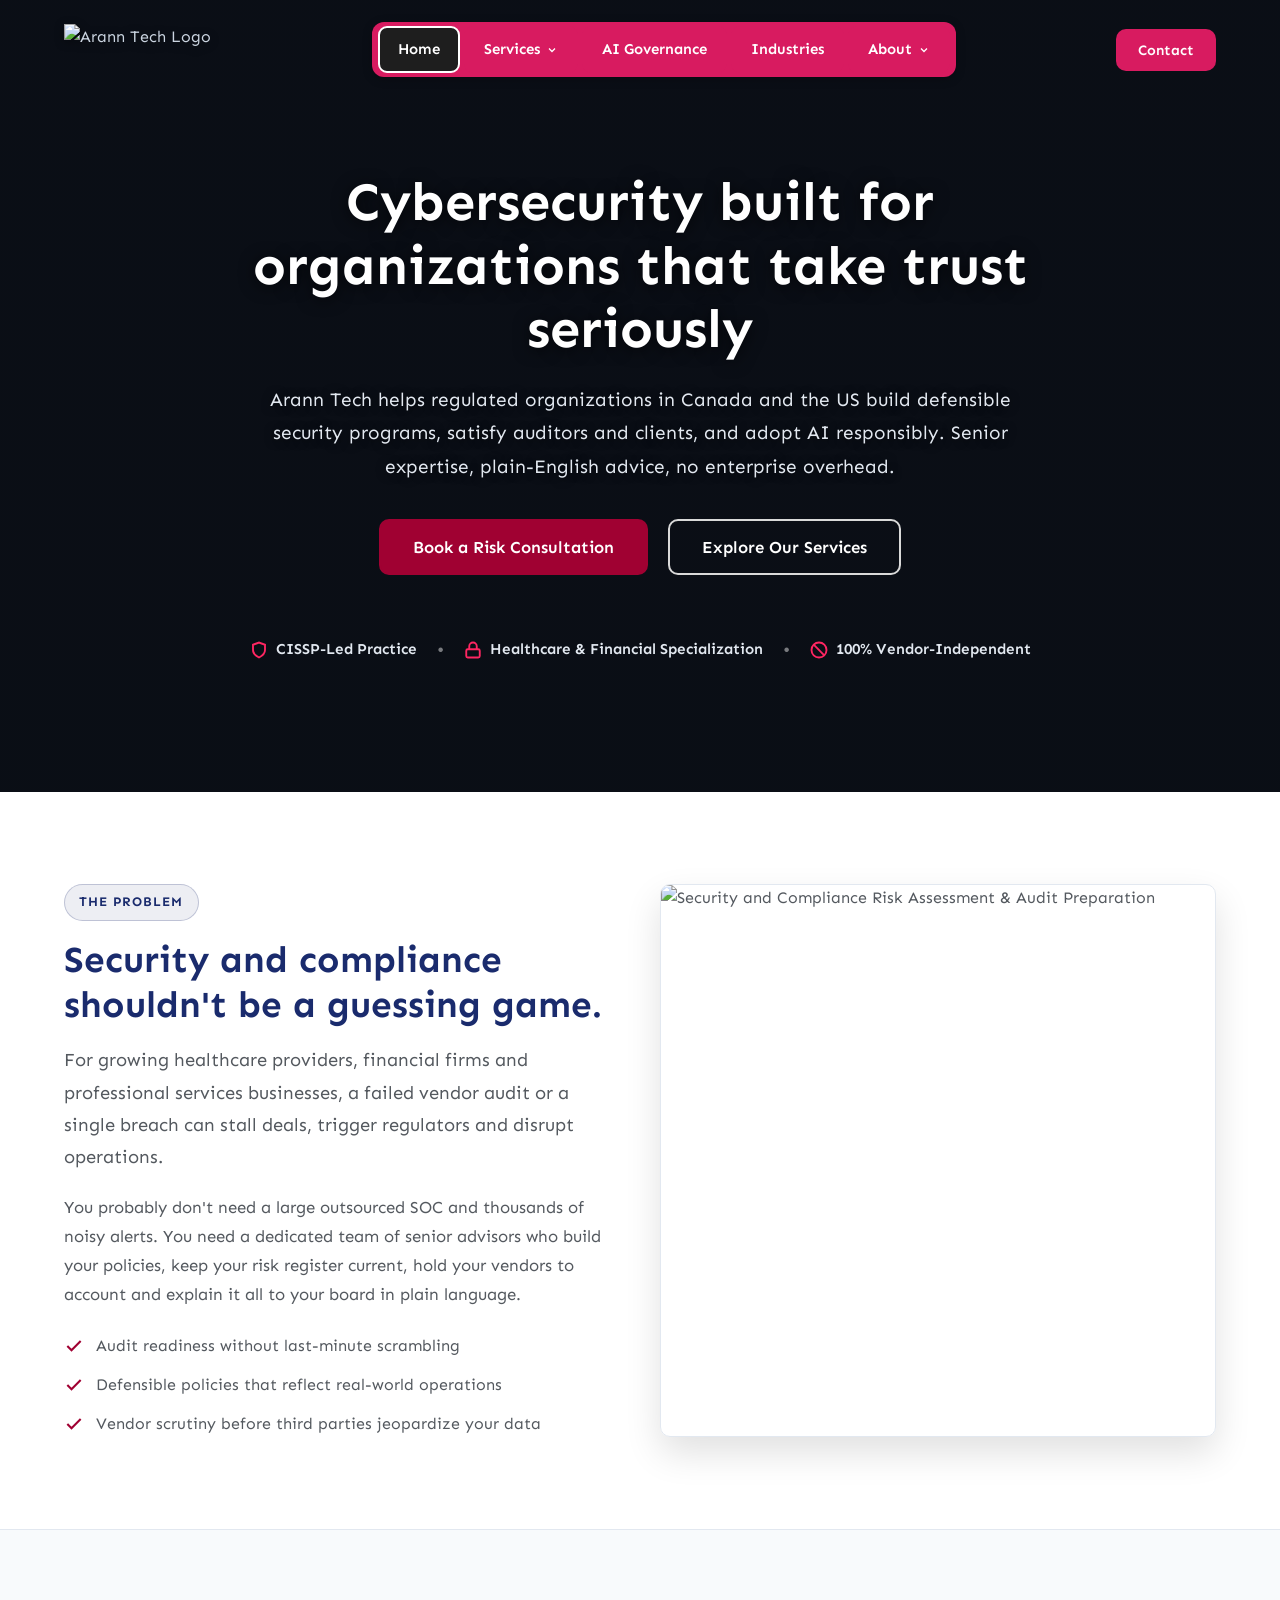
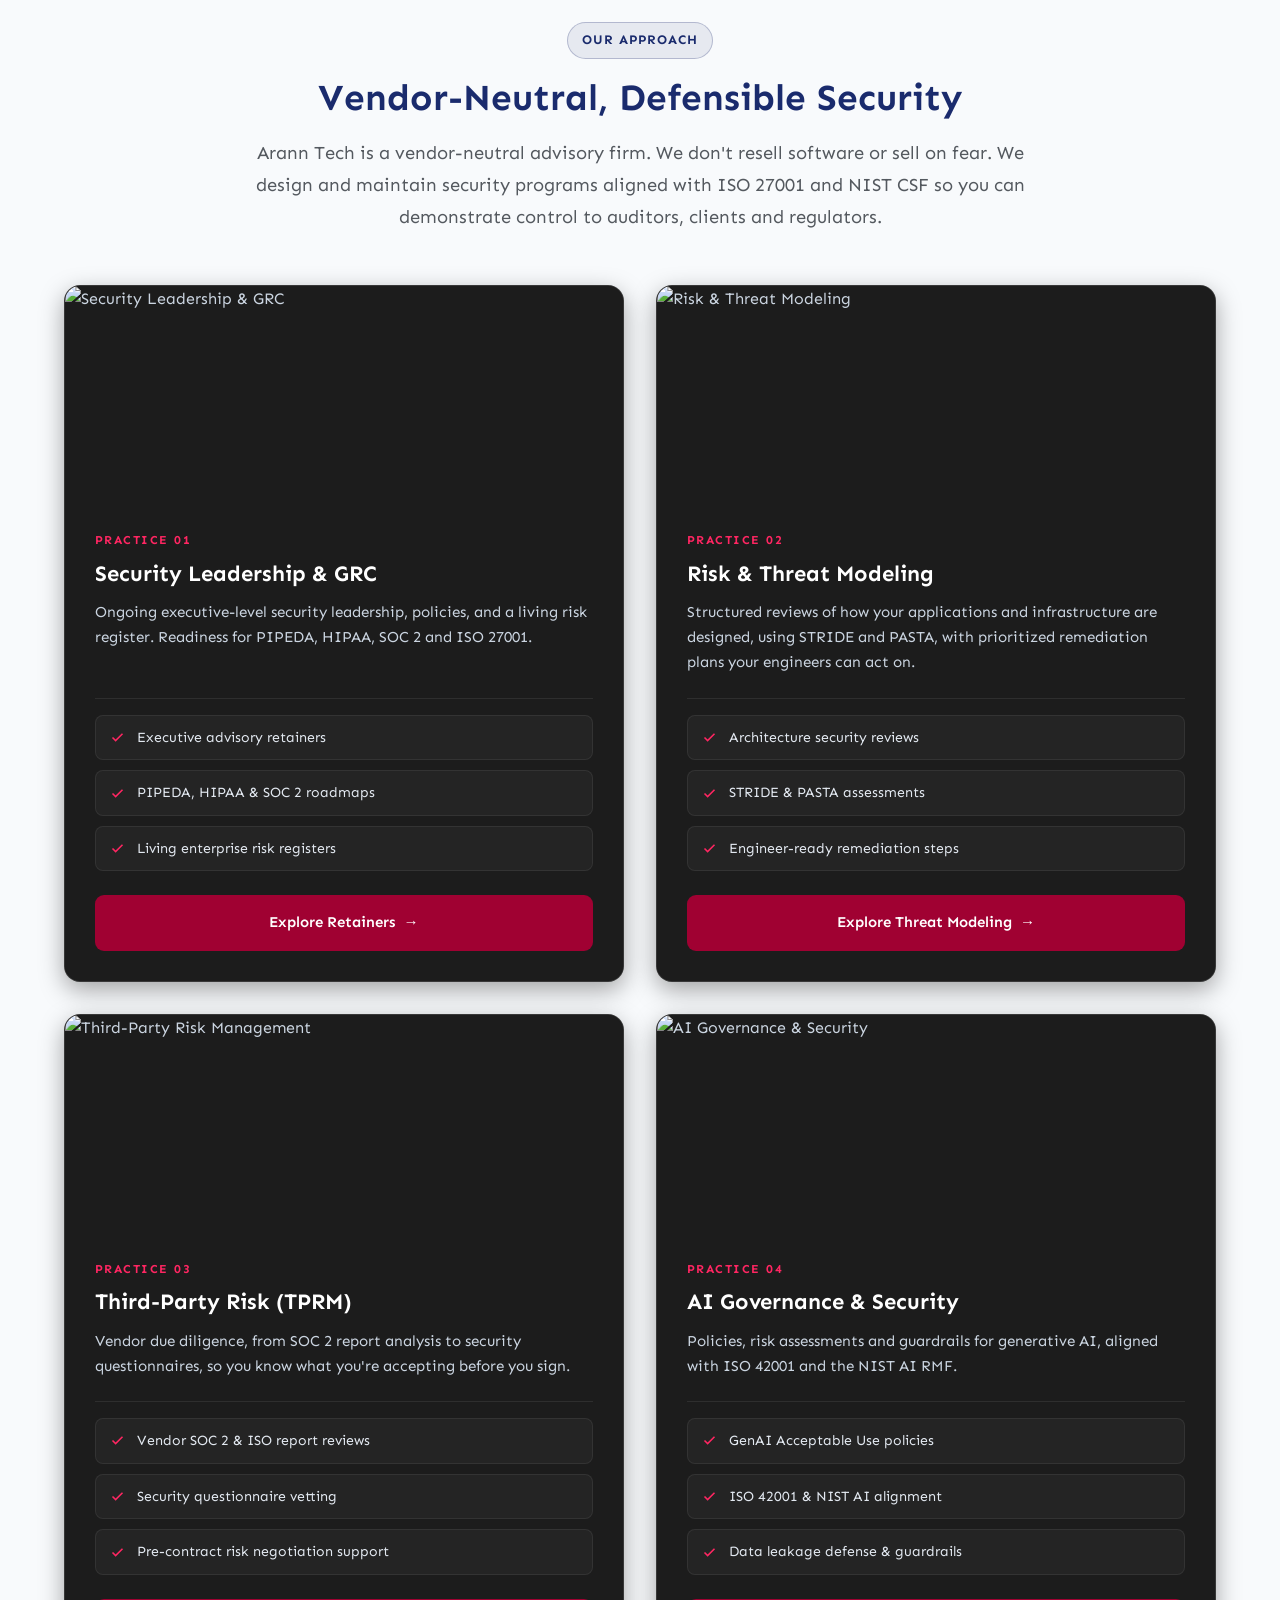
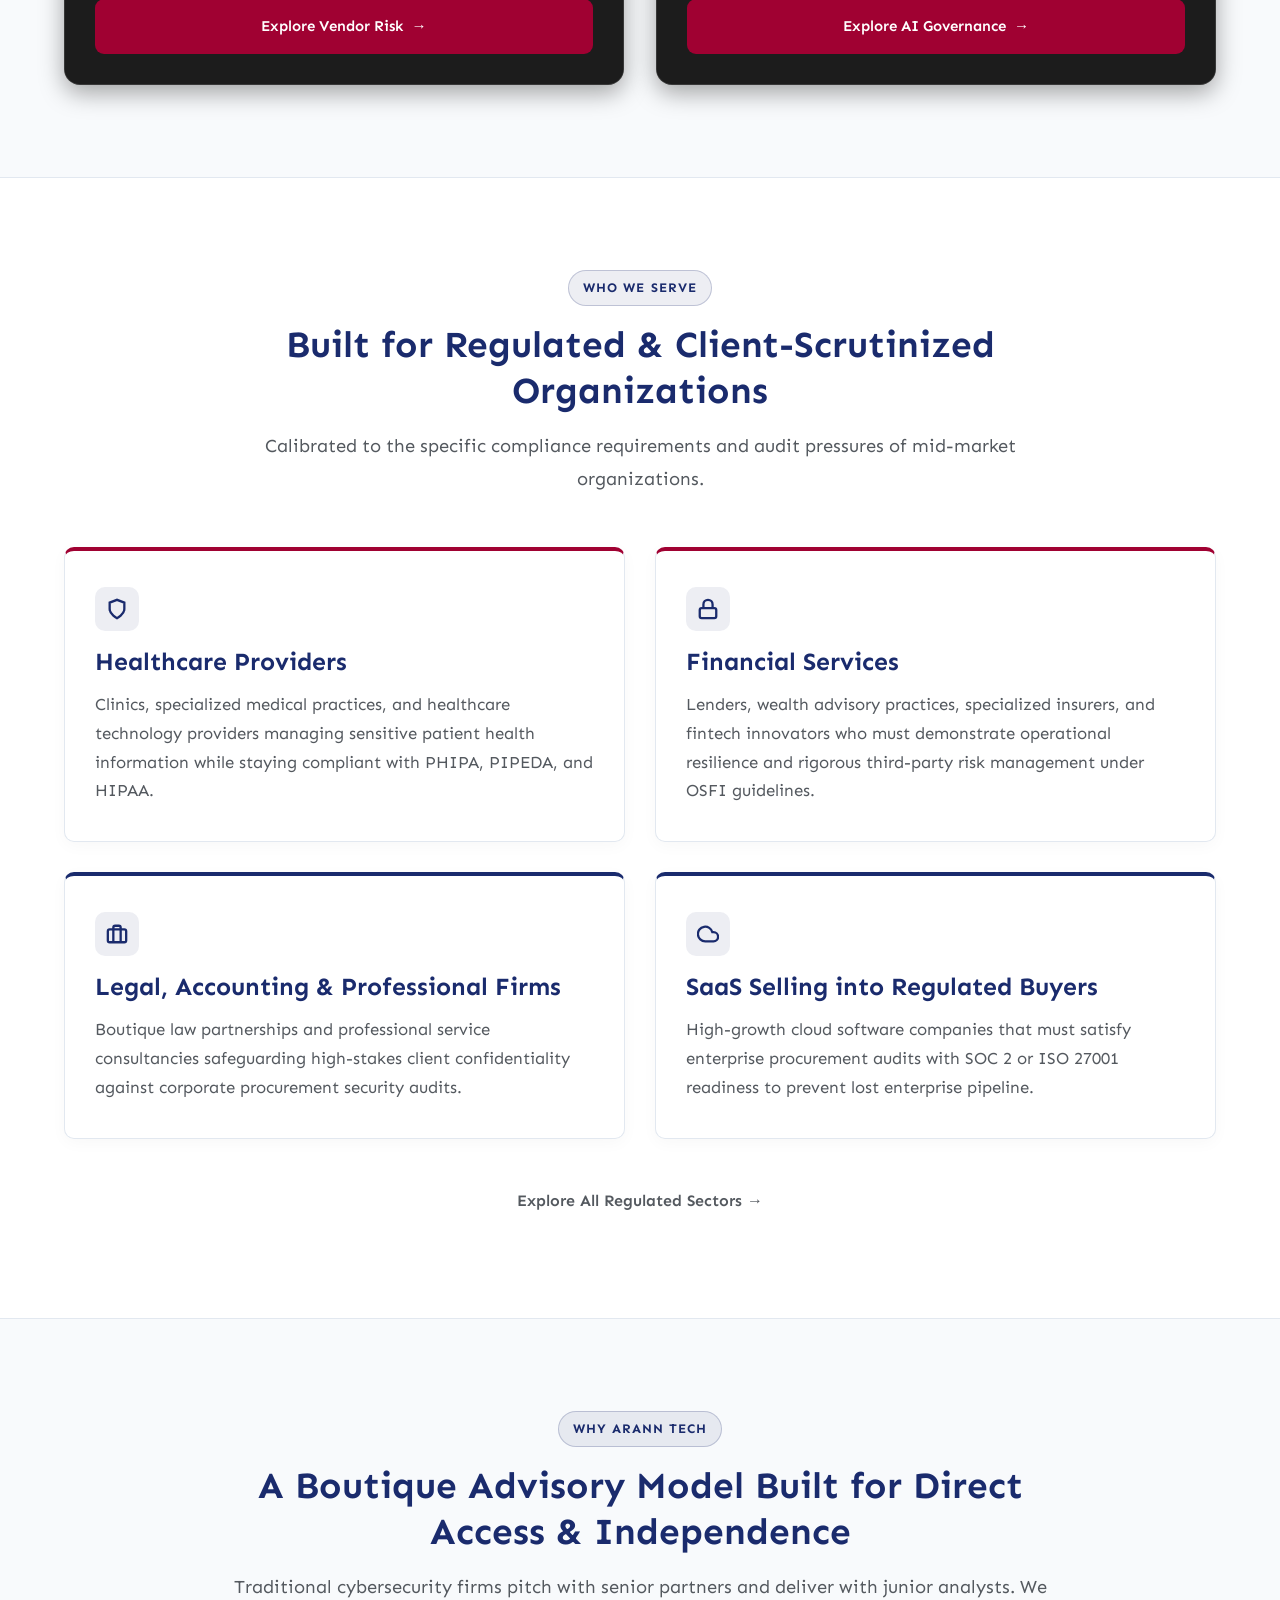
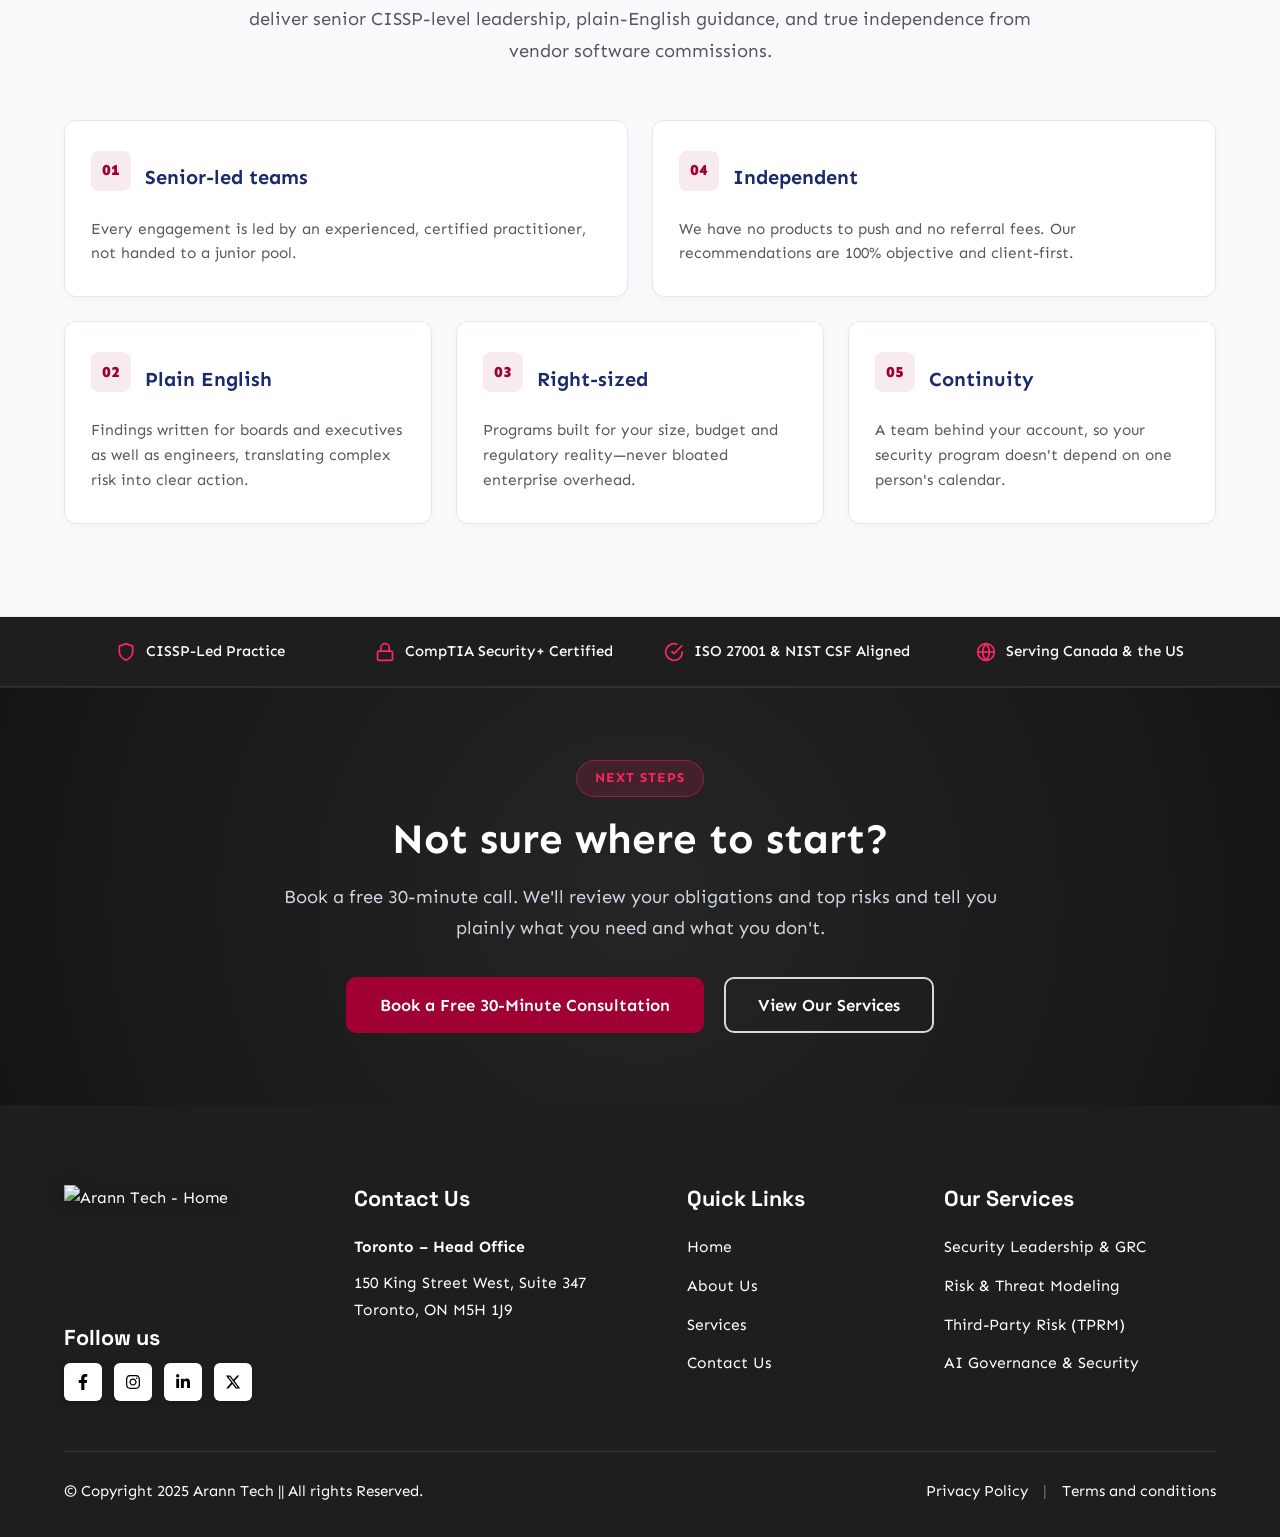
==== index.html @ 7c35881a "we" ====
<!DOCTYPE html>
<html lang="en">
<head>
  <meta charset="UTF-8">
  <meta name="viewport" content="width=device-width, initial-scale=1.0">
  <title>Arann Tech | Cybersecurity Advisory, Risk & AI Governance for Regulated Organizations</title>
  <meta name="description" content="Boutique cybersecurity advisory firm serving healthcare, financial services and professional firms across Canada and the US. Security leadership, risk assessments, vendor risk and AI governance.">
  <link rel="stylesheet" href="styles.css">
  <link rel="icon" type="image/png" href="assets/logo-head.png">
</head>
<body>

  <!-- Hero + Header Wrapper (home-bg.webp with seamless fade to white page body) -->
  <div class="hero-header-wrapper hero-home">
    <!-- Header Navigation (Original aranntech.com Authentic Styling) -->
    <!-- Header Navigation (Original aranntech.com Authentic Styling) -->
    <header class="site-header">
      <div class="container header-container">
        <a href="index.html" class="brand-logo" aria-label="Arann Tech Home">
          <img src="assets/logo-head.png" alt="Arann Tech Logo">
        </a>

        <!-- Navigation Menu with Original Authentic Style -->
        <nav class="nav-menu" id="navMenu">
          <a href="index.html" class="nav-link active">Home</a>
          <div class="nav-item-dropdown">
            <a href="services.html" class="nav-link">
              Services
              <svg class="nav-chevron" width="12" height="12" viewBox="0 0 24 24" fill="none" stroke="currentColor" stroke-width="2.5"><polyline points="6 9 12 15 18 9"></polyline></svg>
            </a>
            <div class="dropdown-menu">
              <a href="services.html#retainers" class="dropdown-link">Security Leadership Retainers</a>
              <a href="services.html#threat-modeling" class="dropdown-link">Risk &amp; Threat Modeling</a>
              <a href="services.html#vendor-risk" class="dropdown-link">Third-Party Risk Management</a>
              <a href="services.html#compliance" class="dropdown-link">Compliance Readiness</a>
            </div>
          </div>
          <a href="ai-governance.html" class="nav-link">AI Governance</a>
          <a href="industries.html" class="nav-link">Industries</a>
          <div class="nav-item-dropdown">
            <a href="about.html" class="nav-link">
              About
              <svg class="nav-chevron" width="12" height="12" viewBox="0 0 24 24" fill="none" stroke="currentColor" stroke-width="2.5"><polyline points="6 9 12 15 18 9"></polyline></svg>
            </a>
            <div class="dropdown-menu">
              <a href="about.html" class="dropdown-link">About Arann Tech</a>
              <a href="faq.html" class="dropdown-link">FAQ &amp; Resources</a>
            </div>
          </div>
          <a href="contact.html" class="nav-link nav-link-mobile-contact">Contact Us</a>
        </nav>

        <div class="header-actions">
          <a href="contact.html" class="btn btn-accent btn-sm header-cta-btn">Contact</a>
          <button class="mobile-toggle" id="mobileToggle" aria-label="Toggle navigation" aria-expanded="false">
            <span class="hamburger-bar bar-1"></span>
            <span class="hamburger-bar bar-2"></span>
            <span class="hamburger-bar bar-3"></span>
          </button>
        </div>
      </div>
    </header>

  <!-- Hero Section (Centered Layout like aranntech.com) -->
  <section class="hero-section">
    <div class="container hero-container-centered">
      <!-- <span class="hero-tag">Boutique Cybersecurity Advisory • Canada &amp; US</span> -->
      <h1 class="hero-title">Cybersecurity built for organizations that take trust seriously</h1>
      <p class="hero-lead">
        Arann Tech helps regulated organizations in Canada and the US build defensible security programs, satisfy auditors and clients, and adopt AI responsibly. Senior expertise, plain-English advice, no enterprise overhead.
      </p>
      <div class="hero-actions">
        <a href="contact.html" class="btn btn-accent btn-lg">Book a Risk Consultation</a>
        <a href="services.html" class="btn btn-ghost-white btn-lg">Explore Our Services</a>
      </div>
      <div class="hero-trust-single">
          <div class="trust-single-item">
            <svg width="18" height="18" viewBox="0 0 24 24" fill="none" stroke="currentColor" stroke-width="2.5"><path d="M12 22s8-4 8-10V5l-8-3-8 3v7c0 6 8 10 8 10z"/></svg>
            <span>CISSP-Led Practice</span>
          </div>
          <span class="trust-bullet" aria-hidden="true">&bull;</span>
          <div class="trust-single-item">
            <svg width="18" height="18" viewBox="0 0 24 24" fill="none" stroke="currentColor" stroke-width="2.5"><rect x="3" y="11" width="18" height="11" rx="2" ry="2"/><path d="M7 11V7a5 5 0 0 1 10 0v4"/></svg>
            <span>Healthcare &amp; Financial Specialization</span>
          </div>

          <span class="trust-bullet" aria-hidden="true">&bull;</span>
          <div class="trust-single-item">
            <svg width="18" height="18" viewBox="0 0 24 24" fill="none" stroke="currentColor" stroke-width="2.5"><circle cx="12" cy="12" r="10"/><path d="m4.93 4.93 14.14 14.14"/></svg>
            <span>100% Vendor-Independent</span>
          </div>
        </div>
      </div>
    </section>
  </div>

  <!-- The Problem Section (Clean White Background) -->
  <section class="section">
    <div class="container">
      <div class="grid-2col">
        <div>
          <span class="section-tag">The Problem</span>
          <h2>Security and compliance shouldn't be a guessing game.</h2>
          <p class="lead-text" style="margin-bottom: 20px;">
            For growing healthcare providers, financial firms and professional services businesses, a failed vendor audit or a single breach can stall deals, trigger regulators and disrupt operations.
          </p>
          <p style="margin-bottom: 24px;">
            You probably don't need a large outsourced SOC and thousands of noisy alerts. You need a dedicated team of senior advisors who build your policies, keep your risk register current, hold your vendors to account and explain it all to your board in plain language.
          </p>
          <div class="checklist-box">
            <div class="checklist-item">
              <svg width="20" height="20" viewBox="0 0 24 24" fill="none" stroke="currentColor" stroke-width="2.5"><polyline points="20 6 9 17 4 12"></polyline></svg>
              <span>Audit readiness without last-minute scrambling</span>
            </div>
            <div class="checklist-item">
              <svg width="20" height="20" viewBox="0 0 24 24" fill="none" stroke="currentColor" stroke-width="2.5"><polyline points="20 6 9 17 4 12"></polyline></svg>
              <span>Defensible policies that reflect real-world operations</span>
            </div>
            <div class="checklist-item">
              <svg width="20" height="20" viewBox="0 0 24 24" fill="none" stroke="currentColor" stroke-width="2.5"><polyline points="20 6 9 17 4 12"></polyline></svg>
              <span>Vendor scrutiny before third parties jeopardize your data</span>
            </div>
          </div>
        </div>
        <div class="split-image-wrapper">
          <img src="assets/compliance-audit-assessment.jpg" alt="Security and Compliance Risk Assessment & Audit Preparation">
        </div>
      </div>
    </div>
  </section>

  <!-- Our Approach & Practice Pillars (aranntech.com Dark Cards on Light Background) -->
  <section class="section section-alt">
    <div class="container">
      <div class="section-header">
        <span class="section-tag navy">Our Approach</span>
        <h2>Vendor-Neutral, Defensible Security</h2>
        <p class="lead-text">
          Arann Tech is a vendor-neutral advisory firm. We don't resell software or sell on fear. We design and maintain security programs aligned with ISO 27001 and NIST CSF so you can demonstrate control to auditors, clients and regulators.
        </p>
      </div>

      <!-- 4 Practice Pillars with High-Resolution Visuals -->
      <div class="practice-grid">
        
        <!-- Practice 1 -->
        <div class="practice-card-new">
          <div class="practice-card-img">
            <img src="assets/practice-grc.jpg" alt="Security Leadership & GRC">
          </div>
          <div class="practice-card-body">
            <span class="practice-micro-tag">Practice 01</span>
            <h3>Security Leadership &amp; GRC</h3>
            <p>Ongoing executive-level security leadership, policies, and a living risk register. Readiness for PIPEDA, HIPAA, SOC 2 and ISO 27001.</p>
            <ul class="practice-deliverables">
              <li><svg width="15" height="15" viewBox="0 0 24 24" fill="none" stroke="currentColor" stroke-width="2.5"><polyline points="20 6 9 17 4 12"/></svg> <span>Executive advisory retainers</span></li>
              <li><svg width="15" height="15" viewBox="0 0 24 24" fill="none" stroke="currentColor" stroke-width="2.5"><polyline points="20 6 9 17 4 12"/></svg> <span>PIPEDA, HIPAA &amp; SOC 2 roadmaps</span></li>
              <li><svg width="15" height="15" viewBox="0 0 24 24" fill="none" stroke="currentColor" stroke-width="2.5"><polyline points="20 6 9 17 4 12"/></svg> <span>Living enterprise risk registers</span></li>
            </ul>
            <div class="card-action-row">
              <a href="services.html#retainers" class="btn-card">Explore Retainers <span class="btn-arrow">&rarr;</span></a>
            </div>
          </div>
        </div>

        <!-- Practice 2 -->
        <div class="practice-card-new">
          <div class="practice-card-img">
            <img src="assets/practice-threat-modeling.jpg" alt="Risk & Threat Modeling">
          </div>
          <div class="practice-card-body">
            <span class="practice-micro-tag">Practice 02</span>
            <h3>Risk &amp; Threat Modeling</h3>
            <p>Structured reviews of how your applications and infrastructure are designed, using STRIDE and PASTA, with prioritized remediation plans your engineers can act on.</p>
            <ul class="practice-deliverables">
              <li><svg width="15" height="15" viewBox="0 0 24 24" fill="none" stroke="currentColor" stroke-width="2.5"><polyline points="20 6 9 17 4 12"/></svg> <span>Architecture security reviews</span></li>
              <li><svg width="15" height="15" viewBox="0 0 24 24" fill="none" stroke="currentColor" stroke-width="2.5"><polyline points="20 6 9 17 4 12"/></svg> <span>STRIDE &amp; PASTA assessments</span></li>
              <li><svg width="15" height="15" viewBox="0 0 24 24" fill="none" stroke="currentColor" stroke-width="2.5"><polyline points="20 6 9 17 4 12"/></svg> <span>Engineer-ready remediation steps</span></li>
            </ul>
            <div class="card-action-row">
              <a href="services.html#threat-modeling" class="btn-card">Explore Threat Modeling <span class="btn-arrow">&rarr;</span></a>
            </div>
          </div>
        </div>

        <!-- Practice 3 -->
        <div class="practice-card-new">
          <div class="practice-card-img">
            <img src="assets/practice-vendor-risk.jpg" alt="Third-Party Risk Management">
          </div>
          <div class="practice-card-body">
            <span class="practice-micro-tag">Practice 03</span>
            <h3>Third-Party Risk (TPRM)</h3>
            <p>Vendor due diligence, from SOC 2 report analysis to security questionnaires, so you know what you're accepting before you sign.</p>
            <ul class="practice-deliverables">
              <li><svg width="15" height="15" viewBox="0 0 24 24" fill="none" stroke="currentColor" stroke-width="2.5"><polyline points="20 6 9 17 4 12"/></svg> <span>Vendor SOC 2 &amp; ISO report reviews</span></li>
              <li><svg width="15" height="15" viewBox="0 0 24 24" fill="none" stroke="currentColor" stroke-width="2.5"><polyline points="20 6 9 17 4 12"/></svg> <span>Security questionnaire vetting</span></li>
              <li><svg width="15" height="15" viewBox="0 0 24 24" fill="none" stroke="currentColor" stroke-width="2.5"><polyline points="20 6 9 17 4 12"/></svg> <span>Pre-contract risk negotiation support</span></li>
            </ul>
            <div class="card-action-row">
              <a href="services.html#vendor-risk" class="btn-card">Explore Vendor Risk <span class="btn-arrow">&rarr;</span></a>
            </div>
          </div>
        </div>

        <!-- Practice 4 -->
        <div class="practice-card-new">
          <div class="practice-card-img">
            <img src="assets/practice-ai-governance.jpg" alt="AI Governance & Security">
          </div>
          <div class="practice-card-body">
            <span class="practice-micro-tag">Practice 04</span>
            <h3>AI Governance &amp; Security</h3>
            <p>Policies, risk assessments and guardrails for generative AI, aligned with ISO 42001 and the NIST AI RMF.</p>
            <ul class="practice-deliverables">
              <li><svg width="15" height="15" viewBox="0 0 24 24" fill="none" stroke="currentColor" stroke-width="2.5"><polyline points="20 6 9 17 4 12"/></svg> <span>GenAI Acceptable Use policies</span></li>
              <li><svg width="15" height="15" viewBox="0 0 24 24" fill="none" stroke="currentColor" stroke-width="2.5"><polyline points="20 6 9 17 4 12"/></svg> <span>ISO 42001 &amp; NIST AI alignment</span></li>
              <li><svg width="15" height="15" viewBox="0 0 24 24" fill="none" stroke="currentColor" stroke-width="2.5"><polyline points="20 6 9 17 4 12"/></svg> <span>Data leakage defense &amp; guardrails</span></li>
            </ul>
            <div class="card-action-row">
              <a href="ai-governance.html" class="btn-card">Explore AI Governance <span class="btn-arrow">&rarr;</span></a>
            </div>
          </div>
        </div>

      </div>
    </div>
  </section>

  <!-- Who We Serve (Clean White Background - Image Removed) -->
  <section class="section">
    <div class="container">
      <div class="section-header">
        <span class="section-tag">Who We Serve</span>
        <h2>Built for Regulated &amp; Client-Scrutinized Organizations</h2>
        <p class="lead-text">Calibrated to the specific compliance requirements and audit pressures of mid-market organizations.</p>
      </div>

      <div class="grid-2col" style="gap: 30px;">
        <div class="card-light accent-top">
          <div class="sector-icon">
            <svg width="22" height="22" viewBox="0 0 24 24" fill="none" stroke="currentColor" stroke-width="2.5"><path d="M12 22s8-4 8-10V5l-8-3-8 3v7c0 6 8 10 8 10z"/></svg>
          </div>
          <h3>Healthcare Providers</h3>
          <p>Clinics, specialized medical practices, and healthcare technology providers managing sensitive patient health information while staying compliant with PHIPA, PIPEDA, and HIPAA.</p>
        </div>

        <div class="card-light accent-top">
          <div class="sector-icon">
            <svg width="22" height="22" viewBox="0 0 24 24" fill="none" stroke="currentColor" stroke-width="2.5"><rect x="3" y="11" width="18" height="11" rx="2" ry="2"/><path d="M7 11V7a5 5 0 0 1 10 0v4"/></svg>
          </div>
          <h3>Financial Services</h3>
          <p>Lenders, wealth advisory practices, specialized insurers, and fintech innovators who must demonstrate operational resilience and rigorous third-party risk management under OSFI guidelines.</p>
        </div>

        <div class="card-light navy-top">
          <div class="sector-icon">
            <svg width="22" height="22" viewBox="0 0 24 24" fill="none" stroke="currentColor" stroke-width="2.5"><rect x="2" y="7" width="20" height="14" rx="2"/><path d="M16 21V5a2 2 0 0 0-2-2h-4a2 2 0 0 0-2 2v16"/></svg>
          </div>
          <h3>Legal, Accounting &amp; Professional Firms</h3>
          <p>Boutique law partnerships and professional service consultancies safeguarding high-stakes client confidentiality against corporate procurement security audits.</p>
        </div>

        <div class="card-light navy-top">
          <div class="sector-icon">
            <svg width="22" height="22" viewBox="0 0 24 24" fill="none" stroke="currentColor" stroke-width="2.5"><path d="M18 10h-1.26A8 8 0 1 0 9 20h9a5 5 0 0 0 0-10z"/></svg>
          </div>
          <h3>SaaS Selling into Regulated Buyers</h3>
          <p>High-growth cloud software companies that must satisfy enterprise procurement audits with SOC 2 or ISO 27001 readiness to prevent lost enterprise pipeline.</p>
        </div>
      </div>

      <div style="text-align: center; margin-top: 36px;">
        <a href="industries.html" class="btn btn-primary">Explore All Regulated Sectors &rarr;</a>
      </div>
    </div>
  </section>

  <!-- Why Arann Tech (5 Pillars: Clean On-Theme Structured 2+3 Grid) -->
  <section class="section section-alt">
    <div class="container">
      <div class="section-header">
        <span class="section-tag">Why Arann Tech</span>
        <h2>A Boutique Advisory Model Built for Direct Access &amp; Independence</h2>
        <p class="lead-text">
          Traditional cybersecurity firms pitch with senior partners and deliver with junior analysts. We deliver senior CISSP-level leadership, plain-English guidance, and true independence from vendor software commissions.
        </p>
      </div>

      <!-- Top Row: 2 Strategic Anchors -->
      <div class="why-grid-top">
        <div class="why-pillar-box">
          <div class="why-pillar-header">
            <span class="step-num">01</span>
            <h3>Senior-led teams</h3>
          </div>
          <p>Every engagement is led by an experienced, certified practitioner, not handed to a junior pool.</p>
        </div>

        <div class="why-pillar-box">
          <div class="why-pillar-header">
            <span class="step-num">04</span>
            <h3>Independent</h3>
          </div>
          <p>We have no products to push and no referral fees. Our recommendations are 100% objective and client-first.</p>
        </div>
      </div>

      <!-- Bottom Row: 3 Operational Pillars -->
      <div class="why-grid-bottom">
        <div class="why-pillar-box">
          <div class="why-pillar-header">
            <span class="step-num">02</span>
            <h3>Plain English</h3>
          </div>
          <p>Findings written for boards and executives as well as engineers, translating complex risk into clear action.</p>
        </div>

        <div class="why-pillar-box">
          <div class="why-pillar-header">
            <span class="step-num">03</span>
            <h3>Right-sized</h3>
          </div>
          <p>Programs built for your size, budget and regulatory reality—never bloated enterprise overhead.</p>
        </div>

        <div class="why-pillar-box">
          <div class="why-pillar-header">
            <span class="step-num">05</span>
            <h3>Continuity</h3>
          </div>
          <p>A team behind your account, so your security program doesn't depend on one person's calendar.</p>
        </div>
      </div>


    </div>
  </section>

  <!-- Credential Ribbon (Exact from PDF copy) -->
  <section class="credential-bar">
    <div class="container credential-grid">
      <div class="credential-item">
        <svg width="20" height="20" viewBox="0 0 24 24" fill="none" stroke="currentColor" stroke-width="2"><path d="M12 22s8-4 8-10V5l-8-3-8 3v7c0 6 8 10 8 10z"/></svg>
        <span>CISSP-Led Practice</span>
      </div>
      <div class="credential-item">
        <svg width="20" height="20" viewBox="0 0 24 24" fill="none" stroke="currentColor" stroke-width="2"><rect x="3" y="11" width="18" height="11" rx="2" ry="2"></rect><path d="M7 11V7a5 5 0 0 1 10 0v4"></path></svg>
        <span>CompTIA Security+ Certified</span>
      </div>
      <div class="credential-item">
        <svg width="20" height="20" viewBox="0 0 24 24" fill="none" stroke="currentColor" stroke-width="2"><path d="M22 11.08V12a10 10 0 1 1-5.93-9.14"></path><polyline points="22 4 12 14.01 9 11.01"></polyline></svg>
        <span>ISO 27001 &amp; NIST CSF Aligned</span>
      </div>
      <div class="credential-item">
        <svg width="20" height="20" viewBox="0 0 24 24" fill="none" stroke="currentColor" stroke-width="2"><circle cx="12" cy="12" r="10"></circle><line x1="2" y1="12" x2="22" y2="12"></line><path d="M12 2a15.3 15.3 0 0 1 4 10 15.3 15.3 0 0 1-4 10 15.3 15.3 0 0 1-4-10 15.3 15.3 0 0 1 4-10z"></path></svg>
        <span>Serving Canada &amp; the US</span>
      </div>
    </div>
  </section>

  <!-- Closing Call to Action Banner (Dark Charcoal Background) -->
  <section class="cta-banner-dark">
    <div class="container">
      <span class="hero-tag" style="margin-bottom: 16px;">Next Steps</span>
      <h2>Not sure where to start?</h2>
      <p>
        Book a free 30-minute call. We'll review your obligations and top risks and tell you plainly what you need and what you don't.
      </p>
      <div class="hero-actions" style="margin-bottom: 0;">
        <a href="contact.html" class="btn btn-accent btn-lg">Book a Free 30-Minute Consultation</a>
        <a href="services.html" class="btn btn-ghost-white btn-lg">View Our Services</a>
      </div>
    </div>
  </section>

    <!-- Global Footer (Authentic aranntech.com: #1E1E1E Dark Charcoal) -->
  <footer class="site-footer">
    <div class="container">
      <div class="footer-main-row">
        
        <!-- Col 1: Logo & Follow us with social icons -->
        <div class="footer-col-brand">
          <a href="index.html" class="footer-brand-logo">
            <img src="assets/logo-head.png" alt="Arann Tech - Home">
          </a>
          <div class="footer-follow-wrapper">
            <h4 class="footer-follow-heading">Follow us</h4>
            <div class="footer-social-icons">
              <a class="footer-social-btn" href="https://www.facebook.com/aranntech" target="_blank" rel="noopener noreferrer" aria-label="Facebook">
                <svg width="16" height="16" viewBox="0 0 320 512" fill="currentColor"><path d="M279.14 288l14.22-92.66h-88.91v-60.13c0-25.35 12.42-50.06 52.24-50.06h40.42V6.26S260.43 0 225.36 0c-73.22 0-121.08 44.38-121.08 124.72v70.62H22.89V288h81.39v224h100.17V288z"/></svg>
              </a>
              <a class="footer-social-btn btn-instagram" href="https://www.instagram.com/aranntech/" target="_blank" rel="noopener noreferrer" aria-label="Instagram">
                <svg width="16" height="16" viewBox="0 0 448 512" fill="currentColor"><path d="M224.1 141c-63.6 0-114.9 51.3-114.9 114.9s51.3 114.9 114.9 114.9S339 319.5 339 255.9 287.7 141 224.1 141zm0 189.6c-41.1 0-74.7-33.5-74.7-74.7s33.5-74.7 74.7-74.7 74.7 33.5 74.7 74.7-33.6 74.7-74.7 74.7zm146.4-194.3c0 14.9-12 26.8-26.8 26.8-14.9 0-26.8-12-26.8-26.8s12-26.8 26.8-26.8 26.8 12 26.8 26.8zm76.1 27.2c-1.7-35.9-9.9-67.7-36.2-93.9-26.2-26.2-58-34.4-93.9-36.2-37-2.1-147.9-2.1-184.9 0-35.8 1.7-67.6 9.9-93.9 36.1s-34.4 58-36.2 93.9c-2.1 37-2.1 147.9 0 184.9 1.7 35.9 9.9 67.7 36.2 93.9s58 34.4 93.9 36.2c37 2.1 147.9 2.1 184.9 0 35.9-1.7 67.7-9.9 93.9-36.2 26.2-26.2 34.4-58 36.2-93.9 2.1-37 2.1-147.8 0-184.8zM398.8 388c-7.8 19.6-22.9 34.7-42.6 42.6-29.5 11.7-99.5 9-132.1 9s-102.7 2.6-132.1-9c-19.6-7.8-34.7-22.9-42.6-42.6-11.7-29.5-9-99.5-9-132.1s-2.6-102.7 9-132.1c7.8-19.6 22.9-34.7 42.6-42.6 29.5-11.7 99.5-9 132.1-9s102.7-2.6 132.1 9c19.6 7.8 34.7 22.9 42.6 42.6 11.7 29.5 9 99.5 9 132.1s2.7 102.7-9 132.1z"/></svg>
              </a>
              <a class="footer-social-btn" href="http://linkedin.com/company/aranntech" target="_blank" rel="noopener noreferrer" aria-label="LinkedIn">
                <svg width="16" height="16" viewBox="0 0 448 512" fill="currentColor"><path d="M100.28 448H7.4V148.9h92.88zM53.79 108.1C24.09 108.1 0 83.5 0 53.8a53.79 53.79 0 0 1 107.58 0c0 29.7-24.1 54.3-53.79 54.3zM447.9 448h-92.68V302.4c0-34.7-.7-79.2-48.29-79.2-48.29 0-55.69 37.7-55.69 76.7V448h-92.78V148.9h89.08v40.8h1.3c12.4-23.5 42.69-48.3 87.88-48.3 94 0 111.28 61.9 111.28 142.3V448z"/></svg>
              </a>
              <a class="footer-social-btn" href="https://x.com/aranntech" target="_blank" rel="noopener noreferrer" aria-label="X (Twitter)">
                <svg width="16" height="16" viewBox="0 0 512 512" fill="currentColor"><path d="M389.2 48h70.6L305.6 224.2 487 464H345L233.7 318.6 106.5 464H35.8L200.7 275.5 26.8 48H172.4L272.9 180.9 389.2 48zM364.4 421.8h39.1L151.1 88h-42L364.4 421.8z"/></svg>
              </a>
            </div>
          </div>
        </div>

        <!-- Col 2: Contact Us (Office) -->
        <div class="footer-col-contact">
          <h4 class="footer-col-title">Contact Us</h4>
          <div class="footer-col-content">
            <p><strong>Toronto – Head Office</strong></p>
            <p>150 King Street West, Suite 347<br>Toronto, ON M5H 1J9</p>
            <!-- <p class="footer-office-phone" style="margin-top: 14px;">
              <strong>Phone</strong><br>
              <a href="tel:18772726601">1-877-272-6601</a>
            </p> -->
          </div>
        </div>

        <!-- Col 3: Quick Links -->
        <div class="footer-col-links">
          <h4 class="footer-col-title">Quick Links</h4>
          <ul class="footer-link-list">
            <li><a href="index.html">Home</a></li>
            <li><a href="about.html">About Us</a></li>
            <li><a href="services.html">Services</a></li>
            <li><a href="contact.html">Contact Us</a></li>
          </ul>
        </div>

        <!-- Col 4: Our Services -->
        <div class="footer-col-services">
          <h4 class="footer-col-title">Our Services</h4>
          <ul class="footer-link-list">
            <li><a href="services.html#retainers">Security Leadership &amp; GRC</a></li>
            <li><a href="services.html#threat-modeling">Risk &amp; Threat Modeling</a></li>
            <li><a href="services.html#vendor-risk">Third-Party Risk (TPRM)</a></li>
            <li><a href="ai-governance.html">AI Governance &amp; Security</a></li>
          </ul>
        </div>

      </div>

      <!-- Divider Line -->
      <hr class="footer-divider-line">

      <!-- Bottom Copyright & Legal Links -->
      <div class="footer-bottom-row">
        <div class="footer-copyright-text">
          <p>&copy; Copyright 2025 Arann Tech || All rights Reserved.</p>
        </div>
        <div class="footer-legal-links">
          <a href="contact.html">Privacy Policy</a>
          <span class="footer-legal-sep">|</span>
          <a href="contact.html">Terms and conditions</a>
        </div>
      </div>
    </div>
  </footer>

  <script src="script.js"></script>
</body>
</html>
---- styles.css ----
/* ==========================================================================
   ARANN TECH - Boutique Cybersecurity Advisory Firm
   Exact Design Tokens from aranntech.com:
   --font-family: 'Sen', sans-serif (Original Brand Font)
   --bg: #FFFFFF (White Clean Surface) & #1E1E1E (Dark Charcoal Sections/Cards)
   --title: #1A2B6D (Signature Navy Blue on light) & #FFFFFF (on dark)
   --para: #54595F / #7A7A7A (on light) & #cbd5e1 / #FFFFFF (on dark)
   --button: #A00132 (Crimson) with #FFFFFF text & 10px border-radius
   --secondary-btn: transparent with #D9D9D9 / #1A2B6D border
   --accent-pink: #FF2662 (Tag & Link Accent)
   ========================================================================== */

@import url('https://fonts.googleapis.com/css2?family=Sen:wght@400;500;600;700;800&family=Space+Grotesk:wght@500;600;700&display=swap');

:root {
  /* Font Family from aranntech.com */
  --font-family: 'Sen', sans-serif;
  --font-heading: 'Sen', sans-serif;
  --font-body: 'Sen', sans-serif;

  /* Exact Colors from aranntech.com */
  --color-primary: #1A2B6D;          /* Signature Navy Blue on Light Surfaces */
  --color-secondary: #54595F;        /* Secondary Muted Charcoal Body */
  --color-text-light: #54595F;       /* Para Text on Light */
  --color-text-muted: #7A7A7A;       /* Caption / Muted Text */
  --color-text-dark: #cbd5e1;        /* Para Text on Dark */
  --color-accent: #A00132;           /* Signature Crimson Button */
  --color-accent-hover: #C0023E;     /* Hover Accent */
  --color-accent-pink: #FF2662;      /* Tag & Link Highlight */
  
  /* Background Colors from aranntech.com */
  --bg-page: #FFFFFF;                /* Clean White Page Background */
  --bg-light-alt: #F8FAFC;           /* Off-White / Light Grey Section */
  --bg-dark: #1E1E1E;                /* Dominant Dark Charcoal */
  --bg-dark-card: #252525;           /* Card Dark Charcoal */
  --bg-dark-surface: #141721;        /* Deep Cyber Surface */
  
  /* Borders */
  --border-light: #E2E8F0;
  --border-light-subtle: #F1F5F9;
  --border-dark: rgba(255, 255, 255, 0.1);
  --border-btn-ghost: #D9D9D9;
  
  /* Dimensions & Radii */
  --container-max-width: 1200px;
  --header-height: 84px;
  --radius-btn: 10px;                /* Exact aranntech.com button radius */
  --radius-card: 10px;               /* Exact aranntech.com card radius */
  --radius-full: 9999px;
  
  /* Transitions */
  --transition: all 0.25s ease;
}

/* ==========================================================================
   Base & Reset (Clean White Background Default & Sen Font)
   ========================================================================== */
*, *::before, *::after {
  box-sizing: border-box;
  margin: 0;
  padding: 0;
}

html {
  scroll-behavior: smooth;
  font-size: 16px;
  background-color: var(--bg-page);
  font-family: var(--font-family);
}

body {
  font-family: var(--font-family);
  color: var(--color-secondary);
  background-color: var(--bg-page);
  line-height: 1.68;
  -webkit-font-smoothing: antialiased;
  -moz-osx-font-smoothing: grayscale;
  overflow-x: hidden;
}

a {
  color: inherit;
  text-decoration: none;
  transition: var(--transition);
}

img {
  max-width: 100%;
  height: auto;
  display: block;
}

ul, ol {
  list-style: none;
}

button, input, select, textarea {
  font-family: var(--font-family);
  font-size: inherit;
}

.container {
  width: 100%;
  max-width: var(--container-max-width);
  margin-left: auto;
  margin-right: auto;
  padding-left: 24px;
  padding-right: 24px;
}

/* ==========================================================================
   Typography Rules on Light Surfaces (Outside the Box: Signature Navy #1A2B6D)
   ========================================================================== */
h1, h2, h3, h4, h5, h6 {
  font-family: var(--font-heading);
  color: var(--color-primary); /* Signature Navy Blue on light */
  font-weight: 700;
  line-height: 1.25;
}

h1 {
  font-size: clamp(2.3rem, 4.2vw, 3.2rem);
  font-weight: 700;
  line-height: 1.18;
}

h2 {
  font-size: clamp(1.8rem, 3vw, 2.3rem);
  margin-bottom: 16px;
}

h3 {
  font-size: clamp(1.3rem, 2vw, 1.55rem);
  margin-bottom: 12px;
}

h4 {
  font-size: 1.15rem;
  margin-bottom: 8px;
}

p {
  color: var(--color-secondary); /* #54595F Slate Charcoal on light */
  font-size: 1.05rem;
  line-height: 1.72;
}

.lead-text {
  font-size: 1.15rem;
  font-weight: 400;
  color: var(--color-secondary);
  line-height: 1.75;
}

.text-accent {
  color: var(--color-accent) !important;
}

.text-pink {
  color: var(--color-accent-pink) !important;
}

.text-navy {
  color: var(--color-primary) !important;
}

.text-muted {
  color: var(--color-text-muted) !important;
}

/* Section Tags (Outside the Box) */
.section-tag {
  display: inline-flex;
  align-items: center;
  gap: 8px;
  background: rgba(26, 43, 109, 0.08);
  color: var(--color-primary);
  font-family: var(--font-heading);
  font-size: 0.82rem;
  font-weight: 700;
  text-transform: uppercase;
  letter-spacing: 0.08em;
  padding: 6px 14px;
  border-radius: var(--radius-full);
  margin-bottom: 16px;
  border: 1px solid rgba(26, 43, 109, 0.22);
}

.section-tag.navy {
  background: rgba(26, 43, 109, 0.08);
  color: var(--color-primary);
  border-color: rgba(26, 43, 109, 0.25);
}

.section-tag.accent {
  background: rgba(160, 1, 50, 0.08);
  color: var(--color-accent);
  border-color: rgba(160, 1, 50, 0.25);
}

.section-header {
  text-align: center;
  max-width: 820px;
  margin: 0 auto 52px auto;
}

.section-header.left {
  text-align: left;
  margin-left: 0;
}

/* ==========================================================================
   STRICT CONTRAST RULES: Inside Dark/Black Boxes (#1E1E1E / Dark Charcoal)
   All Text and Headings MUST be Pure White (#FFFFFF) or Crisp Light (#CBD5E1)
   NEVER use Navy Blue inside black boxes!
   ========================================================================== */
.card-dark,
.practice-card-new,
.cta-banner-dark,
.hero-header-wrapper,
.hero-section,
.subpage-banner,
.site-footer,
.credential-bar,
.section-dark {
  color: #CBD5E1;
}

.card-dark h1, .card-dark h2, .card-dark h3, .card-dark h4, .card-dark h5, .card-dark h6,
.practice-card-new h1, .practice-card-new h2, .practice-card-new h3, .practice-card-new h4,
.cta-banner-dark h1, .cta-banner-dark h2, .cta-banner-dark h3, .cta-banner-dark h4,
.hero-header-wrapper h1, .hero-header-wrapper h2, .hero-header-wrapper h3, .hero-header-wrapper h4,
.hero-section h1, .hero-section h2, .hero-section h3, .hero-section h4,
.subpage-banner h1, .subpage-banner h2, .subpage-banner h3, .subpage-banner h4,
.site-footer h1, .site-footer h2, .site-footer h3, .site-footer h4,
.credential-bar h1, .credential-bar h2, .credential-bar h3,
.section-dark h1, .section-dark h2, .section-dark h3, .section-dark h4 {
  color: #FFFFFF !important;
}

.card-dark p,
.practice-card-new p,
.cta-banner-dark p,
.hero-header-wrapper p,
.hero-section p,
.subpage-banner p,
.site-footer p,
.credential-bar p,
.section-dark p {
  color: #CBD5E1 !important;
}

.card-dark .lead-text,
.hero-header-wrapper .hero-lead,
.hero-section .hero-lead,
.subpage-banner .hero-lead {
  color: #E2E8F0 !important;
}

/* Form Labels Inside Dark Cards MUST be White */
.card-dark label,
.card-dark .form-label,
.section-dark label,
.section-dark .form-label {
  color: #FFFFFF !important;
  font-weight: 600;
  font-size: 0.94rem;
  margin-bottom: 8px;
  display: block;
}

/* Form Inputs Inside Dark Cards MUST be Crisp White background with Black Text */
.card-dark input,
.card-dark select,
.card-dark textarea,
.card-dark .form-input,
.card-dark .form-control {
  background-color: #FFFFFF !important;
  color: #1E1E1E !important;
  border: 1px solid #CBD5E1 !important;
  font-family: var(--font-family) !important;
  font-size: 0.96rem !important;
}

.card-dark input::placeholder,
.card-dark textarea::placeholder {
  color: #94A3B8 !important;
}

.card-dark input:focus,
.card-dark select:focus,
.card-dark textarea:focus,
.card-dark .form-input:focus,
.card-dark .form-control:focus {
  border-color: var(--color-accent) !important;
  box-shadow: 0 0 0 3px rgba(160, 1, 50, 0.25) !important;
  outline: none;
}

/* Section Tags Inside Dark Cards */
.card-dark .section-tag,
.hero-section .hero-tag,
.subpage-banner .hero-tag {
  background: rgba(255, 38, 98, 0.15) !important;
  color: #FF2662 !important;
  border: 1px solid rgba(255, 38, 98, 0.35) !important;
}

/* Highlight Boxes Inside Dark Cards */
.card-dark .highlight-box-navy,
.card-dark .highlight-box-accent {
  background: rgba(255, 255, 255, 0.06) !important;
  border: 1px solid rgba(255, 255, 255, 0.16) !important;
  color: #E2E8F0 !important;
}

.card-dark .highlight-box-navy strong,
.card-dark .highlight-box-accent strong {
  color: #FFFFFF !important;
}

/* ==========================================================================
   Buttons (Exact aranntech.com specs: #A00132, 10px radius)
   ========================================================================== */
.btn {
  display: inline-flex;
  align-items: center;
  justify-content: center;
  gap: 10px;
  font-family: var(--font-heading);
  font-weight: 600;
  font-size: 1rem;
  padding: 14px 28px;
  border-radius: var(--radius-btn);
  cursor: pointer;
  border: 2px solid transparent;
  transition: var(--transition);
  white-space: nowrap;
  text-align: center;
  line-height: normal;
}

.btn-accent {
  background-color: var(--color-accent);
  color: #FFFFFF !important;
  border-color: var(--color-accent);
}

.btn-accent:hover {
  background-color: var(--color-accent-hover);
  border-color: var(--color-accent-hover);
  transform: translateY(-2px);
  box-shadow: 0 8px 24px rgba(160, 1, 50, 0.35);
}

.btn-ghost, .btn-ghost-white {
  background-color: transparent;
  color: #FFFFFF !important;
  border: 2px solid var(--border-btn-ghost);
}

.btn-ghost:hover, .btn-ghost-white:hover {
  background-color: #FFFFFF;
  color: var(--color-primary) !important;
  border-color: #FFFFFF;
  transform: translateY(-2px);
}

.btn-ghost-navy {
  background-color: transparent;
  color: var(--color-primary) !important;
  border: 2px solid var(--color-primary);
}

.btn-ghost-navy:hover {
  background-color: var(--color-primary);
  color: #FFFFFF !important;
  transform: translateY(-2px);
}

.btn-sm {
  padding: 10px 20px;
  font-size: 0.9rem;
}

.btn-lg {
  padding: 16px 32px;
  font-size: 1.05rem;
}

/* ==========================================================================
   Hero + Header Shared Wrapper & Authentic Original Navigation
   ========================================================================== */

/* Shared Hero + Header Wrapper: clean, professional, page-specific background */
.hero-header-wrapper {
  position: relative;
  background-color: #0b0e14;
  background-position: center center;
  background-size: cover;
  background-repeat: no-repeat;
  overflow: visible;
}

/* Page-specific high-resolution hero background images matching page content */
.hero-header-wrapper.hero-home {
  background-image: url('assets/hero-home.jpg');
}
.hero-header-wrapper.hero-services {
  background-image: url('assets/hero-services.jpg');
}
.hero-header-wrapper.hero-ai {
  background-image: url('assets/hero-ai.jpg');
}
.hero-header-wrapper.hero-industries {
  background-image: url('assets/hero-industries.jpg');
}
.hero-header-wrapper.hero-about {
  background-image: url('assets/hero-about.jpg');
}
.hero-header-wrapper.hero-faq {
  background-image: url('assets/hero-faq.jpg');
}
.hero-header-wrapper.hero-contact {
  background-image: url('assets/hero-contact.jpg');
}

/* Clean, dark, corporate overlay without colored glow blotches */
.hero-header-wrapper::before {
  content: '';
  position: absolute;
  inset: 0;
  background: linear-gradient(to bottom, rgba(10, 14, 22, 0.84) 0%, rgba(10, 14, 22, 0.74) 100%);
  pointer-events: none;
  z-index: 1;
}

/* Bottom Blender Mask: Clean crisp dissolve into white (#FFFFFF) without milky glow */
/* Clean, crisp intersection into white page body - ZERO glowing or foggy overlay */
.hero-header-wrapper::after {
  display: none;
}

/* Floating Header (Absolute over hero; Fixed on scroll; NO bottom border line) */
.site-header {
  position: fixed;
  top: 0;
  left: 0;
  width: 100%;
  z-index: 1000;
  background: transparent;
  padding: 22px 0;
  transition: transform 0.35s cubic-bezier(0.16, 1, 0.3, 1), background-color 0.3s ease, padding 0.3s ease, box-shadow 0.3s ease;
  border-bottom: none !important;
  will-change: transform;
}

.site-header.is-sticky {
  background: rgba(14, 17, 26, 0.95);
  backdrop-filter: blur(16px);
  -webkit-backdrop-filter: blur(16px);
  padding: 12px 0;
  border-bottom: none !important;
  box-shadow: 0 4px 20px rgba(0, 0, 0, 0.35);
}

.site-header.header-hidden {
  transform: translateY(-100%);
}

.header-container {
  display: flex;
  align-items: center;
  justify-content: space-between;
  gap: 20px;
}

.brand-logo {
  display: flex;
  align-items: center;
  flex-shrink: 0;
  text-decoration: none;
}

/* Brand logo: Clean, sharp, NO halo/white glow */
.brand-logo img {
  height: 52px;
  width: auto;
  object-fit: contain;
  filter: drop-shadow(0 2px 5px rgba(0, 0, 0, 0.35));
  transition: transform 0.22s ease;
}

.brand-logo:hover img {
  transform: scale(1.05);
}

/* Navigation Bar (Authentic aranntech.com Signature Crimson Pill Bar) */
.nav-menu {
  display: flex;
  align-items: center;
  background-color: #D81B60; /* Authentic signature crimson/magenta */
  border-radius: 12px;
  padding: 4px 6px;
  gap: 4px;
  box-shadow: 0 2px 10px rgba(0, 0, 0, 0.25);
}

.nav-link {
  font-family: var(--font-heading); /* 'Sen', sans-serif */
  font-size: 0.94rem;
  font-weight: 600;
  color: #FFFFFF !important;
  background-color: #D81B60;
  padding: 9px 18px;
  border-radius: 9px;
  border: 2px solid transparent;
  transition: all 0.2s ease-in-out;
  white-space: nowrap;
  text-decoration: none;
  display: inline-flex;
  align-items: center;
  gap: 6px;
  box-sizing: border-box;
}

/* Authentic Hover & Active Pill State: #1E1E1E Dark background + #FFFFFF crisp border */
.nav-link:hover,
.nav-link.active,
.nav-item-dropdown:hover > .nav-link,
.nav-item-dropdown.is-open > .nav-link {
  background-color: #1E1E1E !important;
  border: 2px solid #FFFFFF !important;
  color: #FFFFFF !important;
  border-radius: 9px !important;
}

/* Dropdown Chevron */
.nav-chevron {
  transition: transform 0.22s ease;
  display: inline-block;
  vertical-align: middle;
}

.nav-item-dropdown:hover .nav-chevron,
.nav-item-dropdown.is-open .nav-chevron {
  transform: rotate(180deg);
}

/* Dropdown Menu (Services) - Fixed hover gap and active states */
.nav-item-dropdown {
  position: relative;
  display: inline-flex;
  align-items: center;
}

.dropdown-menu {
  display: none;
  position: absolute;
  top: 100%;
  left: 0;
  background-color: #1E1E1E;
  border: 1px solid rgba(255, 255, 255, 0.18);
  border-radius: 10px;
  padding: 8px;
  min-width: 280px;
  box-shadow: 0 16px 40px rgba(0, 0, 0, 0.7);
  z-index: 1200;
}

/* Invisible hover bridge ensuring smooth cursor transit without mouseleave */
.dropdown-menu::before {
  content: '';
  position: absolute;
  top: -12px;
  left: 0;
  right: 0;
  height: 12px;
}

.nav-item-dropdown:hover .dropdown-menu,
.nav-item-dropdown.is-open .dropdown-menu {
  display: block;
  animation: fadeInMenu 0.18s ease-out;
}

@keyframes fadeInMenu {
  from {
    opacity: 0;
    transform: translateY(4px);
  }
  to {
    opacity: 1;
    transform: translateY(0);
  }
}

.dropdown-link {
  display: block;
  padding: 10px 16px;
  color: #FFFFFF !important;
  font-size: 0.92rem;
  font-family: var(--font-heading);
  font-weight: 500;
  border-radius: 7px;
  transition: all 0.2s ease;
  border-bottom: 1px solid rgba(255, 255, 255, 0.08);
  text-decoration: none;
}

.dropdown-link:last-child {
  border-bottom: none;
}

.dropdown-link:hover {
  background-color: #D81B60 !important;
  color: #FFFFFF !important;
  padding-left: 20px;
}

/* Header Action CTA Button */
.header-actions {
  display: flex;
  align-items: center;
  gap: 16px;
  flex-shrink: 0;
}

.header-cta-btn {
  background-color: #D81B60 !important;
  color: #FFFFFF !important;
  border: 2px solid transparent !important;
  border-radius: 10px !important;
  font-weight: 600;
  font-family: var(--font-heading);
  padding: 10px 20px;
  transition: all 0.2s ease;
  box-shadow: none;
}

.header-cta-btn:hover {
  background-color: #1E1E1E !important;
  border-color: #FFFFFF !important;
  color: #FFFFFF !important;
}

/* Mobile Nav Toggle Button (Sleek 44px Frosted Button) */
.mobile-toggle {
  display: none;
  width: 44px;
  height: 44px;
  background: rgba(255, 255, 255, 0.08);
  border: 1px solid rgba(255, 255, 255, 0.16);
  border-radius: 8px;
  cursor: pointer;
  padding: 0;
  color: #FFFFFF;
  flex-direction: column;
  align-items: center;
  justify-content: center;
  gap: 5px;
  transition: all 0.25s ease;
  position: relative;
  z-index: 1001;
}

.mobile-toggle:hover,
.mobile-toggle:focus-visible {
  background: rgba(255, 255, 255, 0.15);
  border-color: #D81B60;
  outline: none;
}

.hamburger-bar {
  display: block;
  width: 20px;
  height: 2px;
  background-color: #FFFFFF;
  border-radius: 2px;
  transition: transform 0.28s cubic-bezier(0.4, 0, 0.2, 1), opacity 0.2s ease;
  transform-origin: center;
}

/* Animated Transform to 'X' When Menu is Open */
.mobile-toggle.is-active .bar-1 {
  transform: translateY(7px) rotate(45deg);
}

.mobile-toggle.is-active .bar-2 {
  opacity: 0;
  transform: scaleX(0);
}

.mobile-toggle.is-active .bar-3 {
  transform: translateY(-7px) rotate(-45deg);
}

/* Mobile-only CTA Link inside .nav-menu drawer */
.nav-link-mobile-contact {
  display: none;
}

/* ==========================================================================
   Hero Section (Centered Layout like aranntech.com)
   ========================================================================== */
.hero-section {
  position: relative;
  z-index: 3;
  background: transparent;
  color: #FFFFFF;
  padding: 170px 0 120px 0;
}

.hero-container-centered {
  max-width: 920px;
  margin: 0 auto;
  text-align: center;
  display: flex;
  flex-direction: column;
  align-items: center;
  position: relative;
  z-index: 3;
}

.hero-tag {
  display: inline-flex;
  align-items: center;
  gap: 8px;
  background: rgba(255, 38, 98, 0.15);
  color: #FF2662;
  font-family: var(--font-heading);
  font-size: 0.85rem;
  font-weight: 700;
  text-transform: uppercase;
  letter-spacing: 0.08em;
  padding: 6px 18px;
  border-radius: var(--radius-full);
  margin-bottom: 24px;
  border: 1px solid rgba(255, 38, 98, 0.4);
}

.hero-title {
  font-family: var(--font-heading);
  font-size: clamp(34px, 5.2vw, 54px);
  font-weight: 700;
  line-height: 1.18;
  color: #FFFFFF !important;
  margin-bottom: 22px;
  max-width: 880px;
  text-shadow: 0 2px 16px rgba(0, 0, 0, 0.7);
}

.hero-lead {
  font-family: var(--font-heading);
  font-size: clamp(16px, 1.8vw, 19px);
  font-weight: 400;
  line-height: 1.75;
  color: #E2E8F0 !important;
  max-width: 800px;
  margin: 0 auto 36px auto;
  text-shadow: 0 1px 10px rgba(0, 0, 0, 0.6);
}

.hero-actions {
  display: flex;
  align-items: center;
  justify-content: center;
  gap: 20px;
  flex-wrap: wrap;
  margin-bottom: 40px;
}

/* Single Unified Borderless Trust Row */
.hero-trust-single {
  display: inline-flex;
  align-items: center;
  justify-content: center;
  flex-wrap: wrap;
  gap: 16px 20px;
  margin-top: 12px;
  padding: 8px 0;
  border: none !important;
  background: transparent !important;
  box-shadow: none !important;
  width: 100%;
}

.trust-single-item {
  display: inline-flex;
  align-items: center;
  gap: 8px;
  font-size: 0.95rem;
  font-weight: 600;
  color: #E2E8F0;
  border: none !important;
  background: transparent !important;
  padding: 0 !important;
  box-shadow: none !important;
}

.trust-single-item svg {
  color: #FF2662;
  flex-shrink: 0;
}

.trust-bullet {
  color: rgba(255, 255, 255, 0.45);
  font-size: 1.1rem;
  user-select: none;
}

/* ==========================================================================
   Subpage Centered Banner
   ========================================================================== */
.subpage-banner {
  position: relative;
  z-index: 3;
  background: transparent;
  color: #FFFFFF;
  padding: 160px 0 96px 0;
  text-align: center;
}

.subpage-banner .container {
  max-width: 880px;
  margin: 0 auto;
  display: flex;
  flex-direction: column;
  align-items: center;
  position: relative;
  z-index: 3;
}

.subpage-banner h1 {
  color: #FFFFFF !important;
  font-size: clamp(30px, 4.4vw, 48px);
  margin-bottom: 18px;
  text-shadow: 0 2px 14px rgba(0, 0, 0, 0.6);
}

.subpage-banner p, .subpage-banner .hero-lead {
  color: #E2E8F0 !important;
  font-size: 1.18rem;
  line-height: 1.72;
  max-width: 780px;
  margin: 0 auto 24px auto;
  text-shadow: 0 1px 8px rgba(0, 0, 0, 0.5);
}

/* Subpage Credential Ribbon inside hero wrapper */
.hero-header-wrapper .credential-bar {
  background: rgba(14, 17, 26, 0.75);
  border-top: 1px solid rgba(255, 255, 255, 0.12);
  border-bottom: 1px solid rgba(255, 255, 255, 0.12);
  backdrop-filter: blur(8px);
  margin-top: 20px;
  margin-bottom: 30px;
  padding: 24px 0;
  position: relative;
  z-index: 3;
}

/* ==========================================================================
   Credential Ribbon (Services & Trust)
   ========================================================================== */
.credential-bar {
  background-color: var(--bg-dark);
  border-bottom: 1px solid rgba(255, 255, 255, 0.08);
  padding: 22px 0;
}

.credential-grid {
  display: grid;
  grid-template-columns: repeat(4, 1fr);
  gap: 20px;
}

.credential-item {
  display: flex;
  align-items: center;
  justify-content: center;
  gap: 10px;
  color: #FFFFFF;
  font-family: var(--font-heading);
  font-size: 0.94rem;
  font-weight: 500;
}

.credential-item svg {
  color: var(--color-accent-pink);
  flex-shrink: 0;
}

/* ==========================================================================
   Page Sections & Rhythm (Clean White & Slate)
   ========================================================================== */
.section {
  padding: 92px 0;
  background-color: var(--bg-page);
}

.section-alt {
  padding: 92px 0;
  background-color: var(--bg-light-alt);
  border-top: 1px solid var(--border-light);
  border-bottom: 1px solid var(--border-light);
}

.section-dark {
  padding: 92px 0;
  background-color: var(--bg-dark);
  color: var(--color-text-dark);
}

/* Grid Layouts */
.grid-2col {
  display: grid;
  grid-template-columns: 1fr 1fr;
  gap: 40px;
  align-items: stretch;
}

.grid-2col.align-center {
  align-items: center;
}

.grid-3col {
  display: grid;
  grid-template-columns: repeat(auto-fit, minmax(300px, 1fr));
  gap: 30px;
}

/* Split Visual Content Sections */
.visual-split {
  display: grid;
  grid-template-columns: 1fr 1fr;
  gap: 56px;
  align-items: stretch;
}

.visual-split.reverse {
  grid-template-columns: 1fr 1fr;
}

.visual-split.reverse > div:first-child {
  order: 2;
}

.visual-split.reverse > div:last-child {
  order: 1;
}

.visual-img-box {
  position: relative;
  border-radius: 16px;
  overflow: hidden;
  box-shadow: 0 20px 48px rgba(0, 0, 0, 0.35);
  border: 1px solid rgba(255, 255, 255, 0.12);
  height: 100%;
  min-height: 480px;
  display: flex;
}

.visual-img-box img {
  width: 100%;
  height: 100%;
  min-height: 100%;
  max-height: none;
  display: block;
  object-fit: cover;
  object-position: center;
  transition: transform 0.5s cubic-bezier(0.16, 1, 0.3, 1);
}

.visual-img-box:hover img {
  transform: scale(1.03);
}

.tags-wrapper {
  display: flex;
  flex-wrap: wrap;
  gap: 8px;
  margin-top: 14px;
}

.badge-tag {
  display: inline-block;
  font-size: 0.78rem;
  font-family: var(--font-heading);
  font-weight: 600;
  padding: 4px 12px;
  border-radius: var(--radius-full);
  background-color: rgba(255, 255, 255, 0.08);
  color: #cbd5e1;
  border: 1px solid rgba(255, 255, 255, 0.12);
}

.badge-tag.accent {
  background-color: rgba(160, 1, 50, 0.2);
  color: var(--color-accent-pink);
  border-color: rgba(255, 38, 98, 0.4);
}

/* Light Card Style (Outside the box on White background) */
.card-light {
  background-color: #FFFFFF;
  border: 1px solid var(--border-light);
  border-radius: var(--radius-card);
  padding: 36px 30px;
  transition: var(--transition);
  box-shadow: 0 4px 16px rgba(0, 0, 0, 0.03);
  display: flex;
  flex-direction: column;
}

.card-light h3, .card-light h4 {
  color: var(--color-primary); /* Navy Blue outside */
}

.card-light p {
  color: var(--color-secondary); /* Slate Charcoal outside */
}

.card-light:hover {
  transform: translateY(-4px);
  box-shadow: 0 12px 28px rgba(0, 0, 0, 0.08);
  border-color: rgba(160, 1, 50, 0.3);
}

.card-light.accent-top {
  border-top: 4px solid var(--color-accent);
}

.card-light.navy-top {
  border-top: 4px solid var(--color-primary);
}

/* Dark Card Style (Black Box) */
.card-dark {
  background-color: var(--bg-dark);
  border: 1px solid var(--border-dark);
  border-radius: var(--radius-card);
  padding: 36px 30px;
  color: #CBD5E1;
  transition: var(--transition);
  display: flex;
  flex-direction: column;
}

.card-dark:hover {
  transform: translateY(-4px);
  border-color: var(--color-accent);
  box-shadow: 0 16px 36px rgba(0, 0, 0, 0.4);
}

.card-dark.accent-left {
  border-left: 4px solid var(--color-accent);
}

.card-dark.navy-left {
  border-left: 4px solid var(--color-primary);
}

/* Highlight Boxes Outside vs Inside */
.highlight-box-accent {
  background-color: rgba(160, 1, 50, 0.08);
  border: 1px solid rgba(160, 1, 50, 0.25);
  border-radius: 8px;
  padding: 24px;
  margin-top: 20px;
  color: var(--color-secondary);
}

.highlight-box-accent h3, .highlight-box-accent h4 {
  color: var(--color-accent);
  margin-bottom: 8px;
}

.highlight-box-navy {
  background-color: rgba(26, 43, 109, 0.08);
  border: 1px solid rgba(26, 43, 109, 0.25);
  border-radius: 8px;
  padding: 24px;
  margin-top: 20px;
  color: var(--color-primary);
}

.highlight-box-navy strong {
  color: var(--color-primary);
}

/* ==========================================================================
   Practice Cards (Sleek Modern Cybersecurity Studio Design)
   ========================================================================== */
.practice-grid {
  display: grid;
  grid-template-columns: repeat(2, 1fr);
  gap: 32px;
}

.practice-card-new {
  background: #1C1C1C !important;
  background-color: #1C1C1C !important;
  border: 1px solid rgba(255, 255, 255, 0.12);
  border-radius: 16px;
  overflow: hidden;
  display: flex;
  flex-direction: column;
  transition: transform 0.35s cubic-bezier(0.16, 1, 0.3, 1), border-color 0.35s ease, box-shadow 0.35s ease;
  box-shadow: 0 8px 24px rgba(0, 0, 0, 0.35);
  height: 100%;
  position: relative;
}

.practice-card-new:hover {
  transform: translateY(-6px);
  border-color: #FF2662;
  box-shadow: 0 20px 48px -10px rgba(255, 38, 98, 0.28), 0 0 0 1px rgba(255, 38, 98, 0.35);
}

.practice-card-img {
  width: 100%;
  height: 220px;
  position: relative;
  overflow: hidden;
  background-color: #1C1C1C;
}

.practice-card-img img {
  width: 100%;
  height: 100%;
  object-fit: cover;
  transition: transform 0.65s cubic-bezier(0.16, 1, 0.3, 1);
}

.practice-card-new:hover .practice-card-img img {
  transform: scale(1.05);
}

/* Seamless blend from visual into #1C1C1C neutral dark card body (NO blue) */
.practice-card-img::after {
  content: '';
  position: absolute;
  bottom: 0;
  left: 0;
  width: 100%;
  height: 80px;
  background: linear-gradient(180deg, rgba(28, 28, 28, 0) 0%, #1C1C1C 100%);
  pointer-events: none;
}

.practice-card-body {
  padding: 24px 30px 30px 30px;
  display: flex;
  flex-direction: column;
  flex-grow: 1;
  background-color: #1C1C1C;
}

.practice-micro-tag {
  display: inline-block;
  font-family: var(--font-heading);
  font-size: 0.76rem;
  font-weight: 700;
  color: #FF2662;
  letter-spacing: 0.12em;
  text-transform: uppercase;
  margin-bottom: 8px;
}

.practice-card-body h3 {
  color: #FFFFFF !important;
  font-family: var(--font-heading);
  font-size: 1.38rem;
  font-weight: 700;
  line-height: 1.35;
  margin-bottom: 12px;
}

.practice-card-body p {
  color: #CBD5E1 !important;
  font-size: 0.95rem;
  line-height: 1.65;
  margin-bottom: 22px;
  flex-grow: 1;
}

/* Modern Translucent Feature Chips */
.practice-deliverables {
  margin-top: auto;
  margin-bottom: 24px;
  padding: 16px 0 0 0;
  border-top: 1px solid rgba(255, 255, 255, 0.08);
  display: flex;
  flex-direction: column;
  gap: 10px;
  list-style: none;
}

.practice-deliverables li {
  display: flex;
  align-items: center;
  gap: 12px;
  background: rgba(255, 255, 255, 0.035);
  border: 1px solid rgba(255, 255, 255, 0.07);
  border-radius: 8px;
  padding: 10px 14px;
  font-size: 0.88rem;
  color: #E2E8F0;
  transition: all 0.25s ease;
}

.practice-card-new:hover .practice-deliverables li {
  background: rgba(255, 255, 255, 0.055);
  border-color: rgba(255, 255, 255, 0.12);
}

.practice-deliverables li svg {
  color: #FF2662;
  flex-shrink: 0;
}

.card-action-row {
  display: flex;
  align-items: center;
}

.btn-card {
  width: 100%;
  justify-content: center;
  padding: 13px 20px;
  font-size: 0.94rem;
  font-weight: 600;
  border-radius: 9px;
  display: inline-flex;
  align-items: center;
  gap: 8px;
  background-color: #A00132;
  color: #FFFFFF !important;
  border: 2px solid transparent;
  transition: all 0.25s ease;
  text-decoration: none;
}

.btn-card:hover {
  background-color: #D81B60;
  border-color: #FF2662;
  box-shadow: 0 4px 16px rgba(255, 38, 98, 0.35);
}

.btn-card:hover .btn-arrow {
  transform: translateX(4px);
}

.btn-arrow {
  display: inline-block;
  transition: transform 0.2s ease;
}

/* ==========================================================================
   Visual Spotlight / Split Sections
   ========================================================================== */
.split-image-wrapper {
  position: relative;
  border-radius: var(--radius-card);
  overflow: hidden;
  box-shadow: 0 16px 36px rgba(0, 0, 0, 0.12);
  border: 1px solid var(--border-light);
}

.split-image-wrapper img {
  width: 100%;
  height: 100%;
 
  object-fit: cover;
  display: block;
}

.checklist-box {
  margin-top: 24px;
  display: flex;
  flex-direction: column;
  gap: 12px;
}

.checklist-item {
  display: flex;
  align-items: flex-start;
  gap: 12px;
  color: var(--color-secondary);
}

.checklist-item svg {
  color: var(--color-accent);
  flex-shrink: 0;
  margin-top: 3px;
}


/* ==========================================================================
   Why Arann Tech - Clean On-Theme 5-Pillar Structured Layout
   ========================================================================== */
.why-grid-top {
  display: grid;
  grid-template-columns: repeat(2, 1fr);
  gap: 24px;
  margin-bottom: 24px;
}

.why-grid-bottom {
  display: grid;
  grid-template-columns: repeat(3, 1fr);
  gap: 24px;
}

.why-pillar-box {
  background: #FFFFFF;
  border: 1px solid var(--border-light);
  border-radius: 12px;
  padding: 30px 26px;
  display: flex;
  flex-direction: column;
  transition: all 0.25s cubic-bezier(0.4, 0, 0.2, 1);
  box-shadow: 0 2px 10px rgba(0, 0, 0, 0.03);
  position: relative;
}

.why-pillar-box:hover {
  transform: translateY(-4px);
  border-color: rgba(160, 1, 50, 0.4);
  box-shadow: 0 12px 28px rgba(0, 0, 0, 0.06);
}

.why-pillar-header {
  display: flex;
  align-items: center;
  gap: 14px;
  margin-bottom: 12px;
}

.why-pillar-box .step-num {
  background: rgba(160, 1, 50, 0.08);
  color: #A00132;
  font-family: var(--font-heading);
  font-size: 0.95rem;
  font-weight: 800;
  width: 40px;
  height: 40px;
  border-radius: 8px;
  display: flex;
  align-items: center;
  justify-content: center;
  flex-shrink: 0;
}

.why-pillar-box h3 {
  color: #1A2B6D !important;
  font-family: var(--font-heading);
  font-size: 1.25rem;
  font-weight: 700;
  margin: 0;
}

.why-pillar-box p {
  color: #54595F !important;
  font-size: 0.96rem;
  line-height: 1.62;
  margin: 0;
}

/* Sector Card Icon Styles in Who We Serve */
.card-light .sector-icon {
  width: 44px;
  height: 44px;
  border-radius: 10px;
  background: rgba(26, 43, 109, 0.08);
  color: #1A2B6D;
  display: flex;
  align-items: center;
  justify-content: center;
  margin-bottom: 16px;
}

/* ==========================================================================
   Process Steps & 5 Pillars (Why Arann Tech)
   ========================================================================== */
.principles-grid {
  display: grid;
  grid-template-columns: repeat(5, 1fr);
  gap: 20px;
}

.process-grid {
  display: grid;
  grid-template-columns: repeat(auto-fit, minmax(220px, 1fr));
  gap: 24px;
}

.process-card, .pillar-item, .principle-card {
  background-color: #FFFFFF;
  border: 1px solid var(--border-light);
  border-radius: var(--radius-card);
  padding: 30px 22px;
  position: relative;
  transition: var(--transition);
  box-shadow: 0 4px 15px rgba(0, 0, 0, 0.03);
  display: flex;
  flex-direction: column;
}

.process-card h3, .pillar-item h3, .principle-card h3 {
  color: var(--color-primary); /* Navy Blue outside */
}

.process-card p, .pillar-item p, .principle-card p {
  color: var(--color-secondary); /* Slate Charcoal outside */
}

.process-card:hover, .pillar-item:hover, .principle-card:hover {
  transform: translateY(-4px);
  box-shadow: 0 12px 28px rgba(0, 0, 0, 0.06);
  border-color: var(--color-accent);
}

.step-num, .pillar-num {
  font-family: 'Space Grotesk', var(--font-heading);
  font-size: 2.2rem;
  font-weight: 700;
  color: var(--color-accent);
  line-height: 1;
  margin-bottom: 14px;
}

/* Step items in sidebars / lists */
.step-item {
  display: flex;
  align-items: flex-start;
  gap: 16px;
  margin-bottom: 20px;
}

.step-item:last-child {
  margin-bottom: 0;
}

.step-item .step-num {
  width: 36px;
  height: 36px;
  border-radius: 50%;
  background: rgba(160, 1, 50, 0.2);
  color: var(--color-accent-pink);
  display: flex;
  align-items: center;
  justify-content: center;
  font-size: 1.05rem;
  font-weight: 700;
  flex-shrink: 0;
  margin-bottom: 0;
}

/* ==========================================================================
   Comparison Table (Services Matrix)
   ========================================================================== */
.table-responsive, .table-wrapper {
  width: 100%;
  overflow-x: auto;
  -webkit-overflow-scrolling: touch;
  background-color: #FFFFFF;
  border-radius: var(--radius-card);
  border: 1px solid var(--border-light);
  box-shadow: 0 4px 16px rgba(0, 0, 0, 0.04);
  margin: 20px 0;
}

.comparison-table, .custom-table {
  width: 100%;
  border-collapse: collapse;
  min-width: 620px;
}

.comparison-table th, .custom-table th {
  background-color: var(--color-primary);
  color: #FFFFFF;
  padding: 16px 20px;
  text-align: left;
  font-family: var(--font-heading);
  font-size: 0.96rem;
  font-weight: 600;
}

.comparison-table td, .custom-table td {
  padding: 16px 20px;
  border-bottom: 1px solid var(--border-light);
  color: var(--color-secondary);
  font-size: 0.96rem;
}

.comparison-table tr:last-child td, .custom-table tr:last-child td {
  border-bottom: none;
}

.comparison-table tr:hover td, .custom-table tr:hover td {
  background-color: #F8FAFC;
}

/* ==========================================================================
   FAQ Accordions
   ========================================================================== */
.faq-list {
  max-width: 860px;
  margin: 0 auto;
  display: flex;
  flex-direction: column;
  gap: 16px;
}

.faq-item, .faq-card {
  background-color: #FFFFFF;
  border: 1px solid var(--border-light);
  border-radius: var(--radius-card);
  overflow: hidden;
  box-shadow: 0 2px 8px rgba(0, 0, 0, 0.03);
  transition: var(--transition);
}

.faq-item:hover, .faq-card:hover {
  border-color: rgba(160, 1, 50, 0.3);
}

.faq-question, .faq-btn {
  width: 100%;
  padding: 22px 24px;
  background: none;
  border: none;
  text-align: left;
  display: flex;
  justify-content: space-between;
  align-items: center;
  cursor: pointer;
  font-family: var(--font-heading);
  font-size: 1.12rem;
  font-weight: 700;
  color: var(--color-primary);
  gap: 16px;
}

.faq-arrow {
  width: 20px;
  height: 20px;
  min-width: 20px;
  color: var(--color-accent);
  transition: transform 0.3s ease;
  flex-shrink: 0;
}

.faq-question svg {
  width: 20px;
  height: 20px;
  min-width: 20px;
  color: var(--color-accent);
  transition: transform 0.3s ease;
  flex-shrink: 0;
}

.faq-item.active .faq-question svg, 
.faq-card.active .faq-arrow,
.faq-card.active .faq-btn svg {
  transform: rotate(180deg);
}

.faq-answer, .faq-body {
  padding: 0 24px 22px 24px;
  display: none;
  color: var(--color-secondary);
  line-height: 1.7;
}

.faq-item.active .faq-answer, 
.faq-card.active .faq-body {
  display: block;
}

/* ==========================================================================
   Contact Form & Interactive Blocks
   ========================================================================== */
.contact-grid {
  display: grid;
  grid-template-columns: 1.15fr 0.85fr;
  gap: 40px;
  align-items: flex-start;
}

.contact-card {
  background-color: #FFFFFF;
  border: 1px solid var(--border-light);
  border-radius: var(--radius-card);
  padding: 40px;
  box-shadow: 0 8px 30px rgba(0, 0, 0, 0.05);
}

.form-grid {
  display: grid;
  grid-template-columns: 1fr 1fr;
  gap: 18px;
}

.form-group {
  margin-bottom: 4px;
}

.form-group.full {
  grid-column: 1 / -1;
}

/* Form labels outside dark boxes */
.form-group label, .form-label {
  display: block;
  font-family: var(--font-heading);
  font-size: 0.94rem;
  font-weight: 600;
  color: var(--color-primary); /* Navy Blue outside */
  margin-bottom: 8px;
}

/* Default form inputs */
.form-control, .form-input {
  width: 100%;
  padding: 13px 16px;
  background-color: #FFFFFF;
  border: 1px solid var(--border-light);
  border-radius: 6px;
  color: #1E1E1E;
  font-family: var(--font-family);
  transition: var(--transition);
}

.form-control:focus, .form-input:focus {
  outline: none;
  border-color: var(--color-accent);
  box-shadow: 0 0 0 3px rgba(160, 1, 50, 0.12);
}

/* Form Feedback Modal */
.form-feedback-modal {
  display: none;
  position: fixed;
  top: 0;
  left: 0;
  right: 0;
  bottom: 0;
  background: rgba(0, 0, 0, 0.6);
  backdrop-filter: blur(4px);
  z-index: 2000;
  align-items: center;
  justify-content: center;
  padding: 20px;
}

.form-feedback-modal.show {
  display: flex;
}

.form-feedback-box {
  background: #FFFFFF;
  border-radius: var(--radius-card);
  max-width: 480px;
  width: 100%;
  padding: 36px 30px;
  text-align: center;
  box-shadow: 0 20px 40px rgba(0, 0, 0, 0.2);
}

.feedback-icon {
  width: 60px;
  height: 60px;
  border-radius: 50%;
  background-color: rgba(160, 1, 50, 0.1);
  color: var(--color-accent);
  display: flex;
  align-items: center;
  justify-content: center;
  margin: 0 auto 20px auto;
}

/* ==========================================================================
   CTA Banner (High-Impact Dark Charcoal with White text & Red button)
   ========================================================================== */
.cta-banner-dark {
  background: radial-gradient(circle at 50% 50%, #252525 0%, #1a1a1a 70%, #141414 100%);
  color: #FFFFFF;
  padding: 72px 0;
  text-align: center;
  border-top: 1px solid rgba(255, 255, 255, 0.08);
}

.cta-banner-dark h2 {
  color: #FFFFFF !important;
  font-size: clamp(28px, 4vw, 42px);
  margin-bottom: 16px;
}

.cta-banner-dark p {
  color: #cbd5e1 !important;
  font-size: 1.15rem;
  max-width: 720px;
  margin: 0 auto 32px auto;
}

/* ==========================================================================
   Footer (Original aranntech.com Authentic Layout: #1E1E1E Dark Charcoal)
   ========================================================================== */
.site-footer {
  background-color: #1E1E1E !important;
  color: #FFFFFF;
  padding: 80px 0 0 0;
  border-top: none;
}

.footer-main-row {
  display: grid;
  grid-template-columns: 1.15fr 1.35fr 1fr 1.25fr;
  gap: 40px;
  align-items: flex-start;
  padding-bottom: 50px;
}

/* Col 1: Brand Logo & Follow Us with Socials */
.footer-col-brand {
  display: flex;
  flex-direction: column;
  align-items: flex-start;
}

.footer-brand-logo img {
  height: 115px;
  width: auto;
  object-fit: contain;
  margin-bottom: 24px;
  display: block;
  filter: drop-shadow(0 2px 8px rgba(0, 0, 0, 0.4));
}

.footer-follow-wrapper {
  display: flex;
  flex-direction: column;
  align-items: flex-start;
  gap: 12px;
}

.footer-follow-heading {
  font-family: 'Space Grotesk', var(--font-heading);
  font-size: 1.35rem;
  font-weight: 700;
  color: #FFFFFF !important;
  margin: 0;
}

.footer-social-icons {
  display: flex;
  align-items: center;
  gap: 12px;
}

.footer-social-btn {
  width: 38px;
  height: 38px;
  border-radius: 6px;
  background-color: #FFFFFF;
  color: #000000;
  display: inline-flex;
  align-items: center;
  justify-content: center;
  transition: all 0.25s cubic-bezier(0.16, 1, 0.3, 1);
  text-decoration: none;
  box-shadow: 0 2px 6px rgba(0, 0, 0, 0.25);
}

.footer-social-btn:hover {
  transform: translateY(-2px) scale(1.08);
  background-color: #D81B60;
  color: #FFFFFF;
  box-shadow: 0 4px 14px rgba(216, 27, 96, 0.4);
}

.footer-social-btn.btn-instagram:hover {
  background: linear-gradient(45deg, #f09433, #e6683c, #dc2743, #cc2366, #bc1888);
  color: #FFFFFF;
}

/* Footer Columns Titles & Content */
.footer-col-title {
  font-family: 'Space Grotesk', var(--font-heading);
  font-size: 1.35rem;
  font-weight: 700;
  color: #FFFFFF !important;
  margin: 0 0 22px 0;
}

.footer-col-content p {
  color: #FFFFFF !important;
  font-family: 'Sen', sans-serif;
  font-size: 0.98rem;
  line-height: 1.7;
  margin: 0 0 10px 0;
}

.footer-col-content p strong {
  color: #FFFFFF;
  font-weight: 700;
}

.footer-office-phone a {
  color: #FFFFFF;
  font-family: 'Sen', sans-serif;
  font-size: 1.05rem;
  font-weight: 600;
  text-decoration: none;
  transition: color 0.2s ease;
}

.footer-office-phone a:hover {
  color: #FF2662;
  text-decoration: underline;
}

/* Link Lists */
.footer-link-list {
  list-style: none;
  padding: 0;
  margin: 0;
  display: flex;
  flex-direction: column;
  gap: 12px;
}

.footer-link-list li a {
  color: #FFFFFF;
  font-family: 'Sen', sans-serif;
  font-size: 0.98rem;
  text-decoration: none;
  transition: all 0.2s ease;
  display: inline-block;
}

.footer-link-list li a:hover {
  color: #FF2662;
  transform: translateX(4px);
}

/* Divider Line */
.footer-divider-line {
  border: none;
  border-top: 1px solid rgba(255, 255, 255, 0.12);
  margin: 0;
  width: 100%;
}

/* Bottom Bar */
.footer-bottom-row {
  display: flex;
  justify-content: space-between;
  align-items: center;
  flex-wrap: wrap;
  gap: 20px;
  padding: 26px 0 32px 0;
}

.footer-copyright-text p {
  color: #FFFFFF !important;
  font-family: 'Sen', sans-serif;
  font-size: 0.95rem;
  margin: 0;
}

.footer-legal-links a {
  color: #FFFFFF;
  font-family: 'Sen', sans-serif;
  font-size: 0.95rem;
  text-decoration: none;
  transition: color 0.2s ease;
}

.footer-legal-links a:hover {
  color: #FF2662;
}

.footer-legal-sep {
  color: rgba(255, 255, 255, 0.4);
  margin: 0 10px;
}

/* ==========================================================================
   Responsive Breakpoints & Layout Preservations
   ========================================================================== */
@media (max-width: 1024px) {
  .header-cta-btn {
    display: none !important;
  }

  .nav-link-mobile-contact {
    display: flex !important;
    align-items: center;
    justify-content: center;
    margin-top: 10px;
    padding: 13px 20px;
    background: #A00132 !important;
    border: 1px solid #FF2662 !important;
    color: #FFFFFF !important;
    font-weight: 600;
    border-radius: 8px;
    text-align: center;
    text-decoration: none;
    transition: all 0.2s ease;
  }

  .nav-link-mobile-contact:hover {
    background: #D81B60 !important;
    border-color: #FFFFFF !important;
  }

  .why-grid-top, .why-grid-bottom {
    grid-template-columns: 1fr;
    gap: 16px;
  }

  .site-header {
    background: rgba(14, 17, 26, 0.98);
    position: fixed;
    top: 0;
    left: 0;
    width: 100%;
    padding: 12px 0;
    border-bottom: none !important;
  }

  .nav-menu {
    position: fixed;
    top: 68px;
    left: 0;
    width: 100%;
    background-color: #141414;
    border-radius: 0 0 16px 16px;
    border-bottom: 3px solid #D81B60;
    flex-direction: column;
    align-items: stretch;
    padding: 20px 24px;
    gap: 8px;
    box-shadow: 0 20px 50px rgba(0, 0, 0, 0.8);
    transform: translateY(-130%);
    opacity: 0;
    pointer-events: none;
    transition: transform 0.3s cubic-bezier(0.16, 1, 0.3, 1), opacity 0.25s ease;
    border-top: 1px solid rgba(255, 255, 255, 0.12);
    max-height: calc(100vh - 68px);
    overflow-y: auto;
    z-index: 999;
  }
  
  .nav-menu.open {
    transform: translateY(0);
    opacity: 1;
    pointer-events: auto;
  }
  
  .nav-link {
    width: 100%;
    display: flex;
    align-items: center;
    justify-content: space-between;
    padding: 12px 18px;
    background-color: transparent;
    border: 1px solid rgba(255, 255, 255, 0.1);
    border-radius: 8px;
    font-size: 0.95rem;
    font-weight: 500;
  }

  .nav-link.active, .nav-link:hover {
    background-color: #A00132 !important;
    border-color: #FFFFFF !important;
  }

  .nav-item-dropdown {
    width: 100%;
  }

  .dropdown-menu {
    position: static;
    display: none;
    background: rgba(0, 0, 0, 0.4);
    border: 1px solid rgba(255, 255, 255, 0.08);
    border-radius: 8px;
    margin-top: 6px;
    padding: 6px 12px;
    box-shadow: none;
    width: 100%;
  }

  .nav-item-dropdown.is-open .dropdown-menu {
    display: flex;
    flex-direction: column;
    gap: 4px;
    animation: fadeInMenu 0.2s ease;
  }
  
  .mobile-toggle {
    display: flex;
  }

  .practice-grid {
    grid-template-columns: repeat(2, 1fr);
  }

  .principles-grid {
    grid-template-columns: repeat(3, 1fr);
  }

  .grid-2col, .visual-split, .contact-grid {
    grid-template-columns: 1fr;
    gap: 36px;
  }

  .visual-split.reverse > div:first-child {
    order: 1;
  }

  .visual-split.reverse > div:last-child {
    order: 2;
  }

  .visual-img-box {
    min-height: 320px;
    height: 380px;
  }

  .footer-main-row, .footer-columns-row, .footer-grid, .footer-top-grid {
    grid-template-columns: 1fr 1fr;
    gap: 36px;
  }
}

@media (max-width: 768px) {
  .credential-grid {
    grid-template-columns: repeat(2, 1fr);
  }

  .principles-grid {
    grid-template-columns: repeat(2, 1fr);
  }

  .hero-trust-single {
    display: flex;
    flex-direction: column;
    align-items: center;
    gap: 10px;
    width: 100%;
    padding: 4px 0;
  }
  .hero-trust-single .trust-bullet {
    display: none;
  }
  .trust-single-item {
    font-size: 0.88rem;
  }
}

@media (max-width: 640px) {
  .hero-section {
    padding: 130px 0 80px 0;
  }
  .subpage-banner {
    padding: 130px 0 60px 0;
  }

  .visual-img-box {
    min-height: 240px;
    height: 280px;
  }

  .hero-trust-row {
    flex-direction: column;
    gap: 12px;
    align-items: center;
  }

  .practice-grid {
    grid-template-columns: 1fr;
  }

  .principles-grid {
    grid-template-columns: 1fr;
  }

  .credential-grid {
    grid-template-columns: 1fr;
    gap: 14px;
  }

  .form-grid {
    grid-template-columns: 1fr;
  }

  .footer-main-row, .footer-columns-row, .footer-grid, .footer-top-grid {
    grid-template-columns: 1fr;
    gap: 32px;
  }

  .footer-bottom-row, .footer-bottom-bar {
    flex-direction: column;
    text-align: center;
    gap: 12px;
  }
}

@media (max-width: 480px) {
  .brand-logo img {
    height: 38px;
  }

  .container {
    padding-left: 16px;
    padding-right: 16px;
  }

  .hero-section {
    padding: 120px 0 60px 0;
  }

  .subpage-banner {
    padding: 120px 0 50px 0;
  }

  .hero-title {
    font-size: 28px;
  }

  .hero-lead {
    font-size: 15px;
  }

  .hero-actions {
    flex-direction: column;
    width: 100%;
    gap: 12px;
  }

  .hero-actions .btn {
    width: 100%;
    justify-content: center;
  }
}
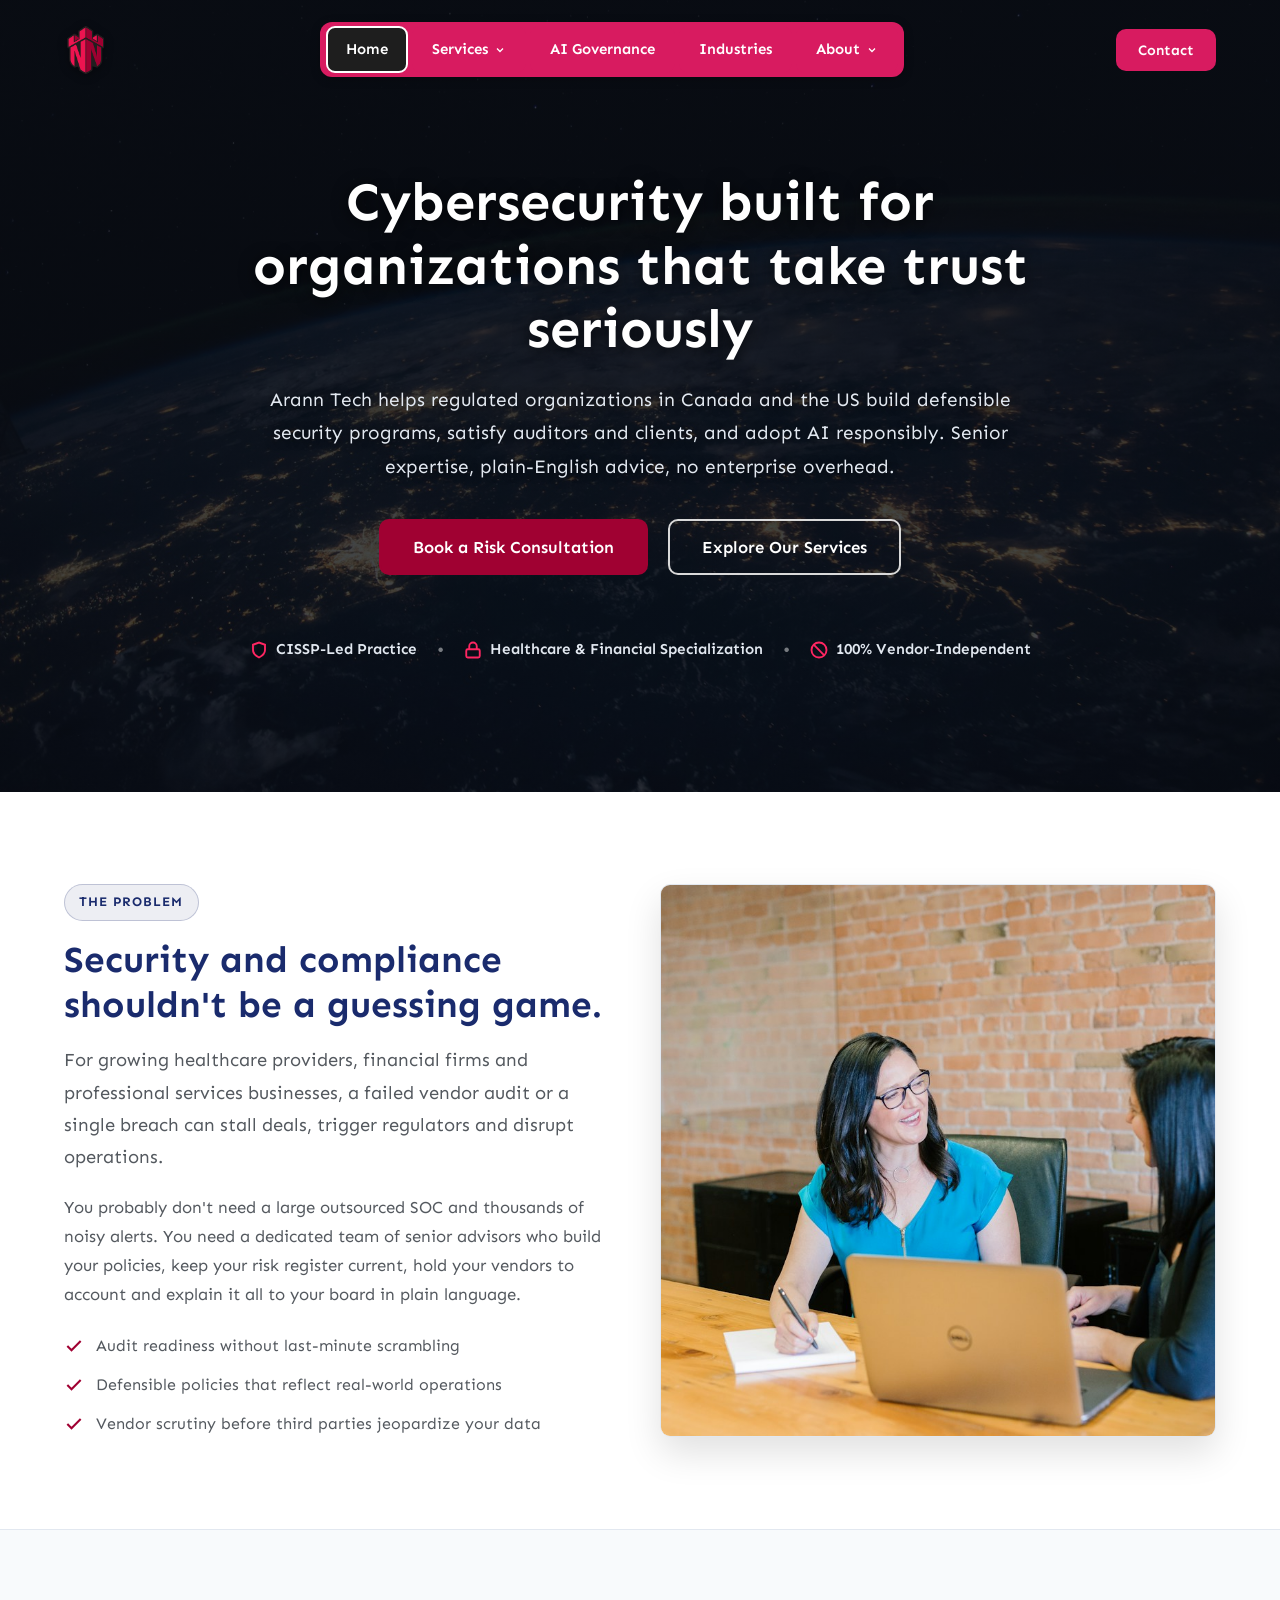
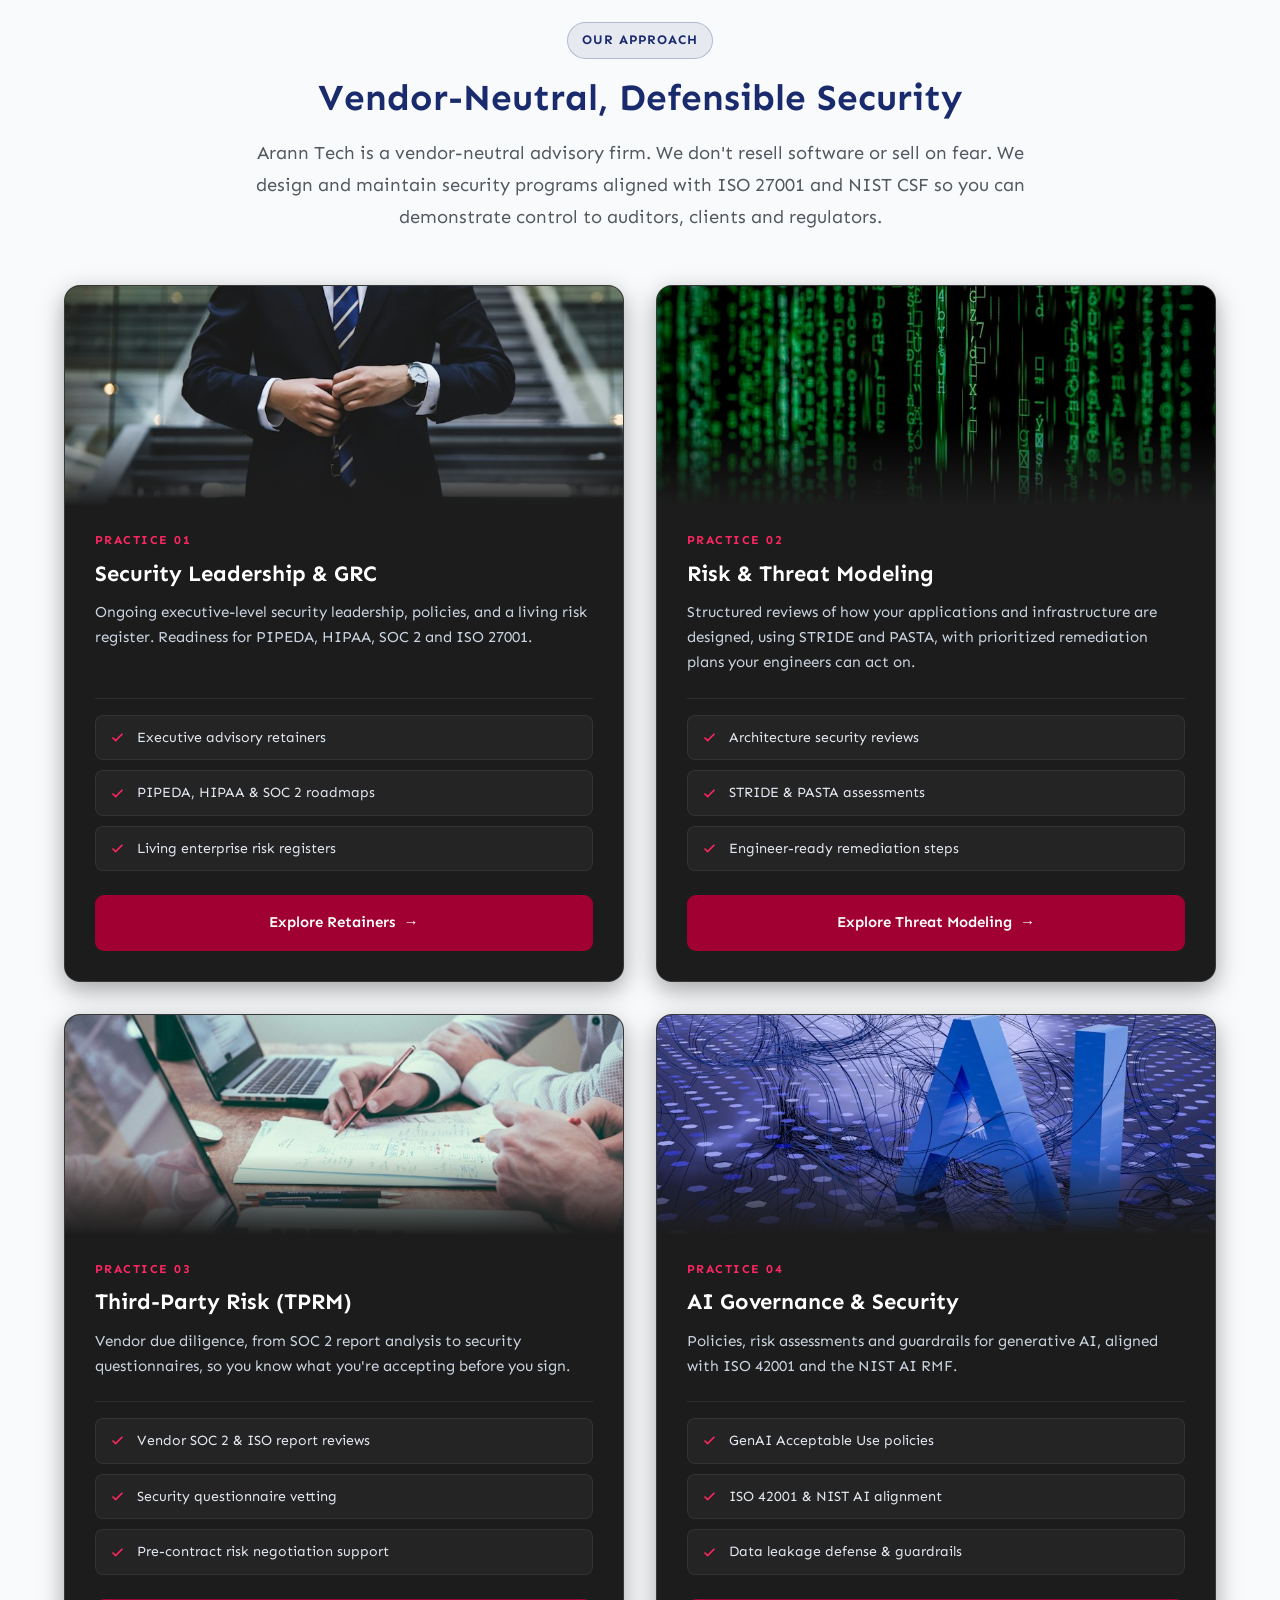
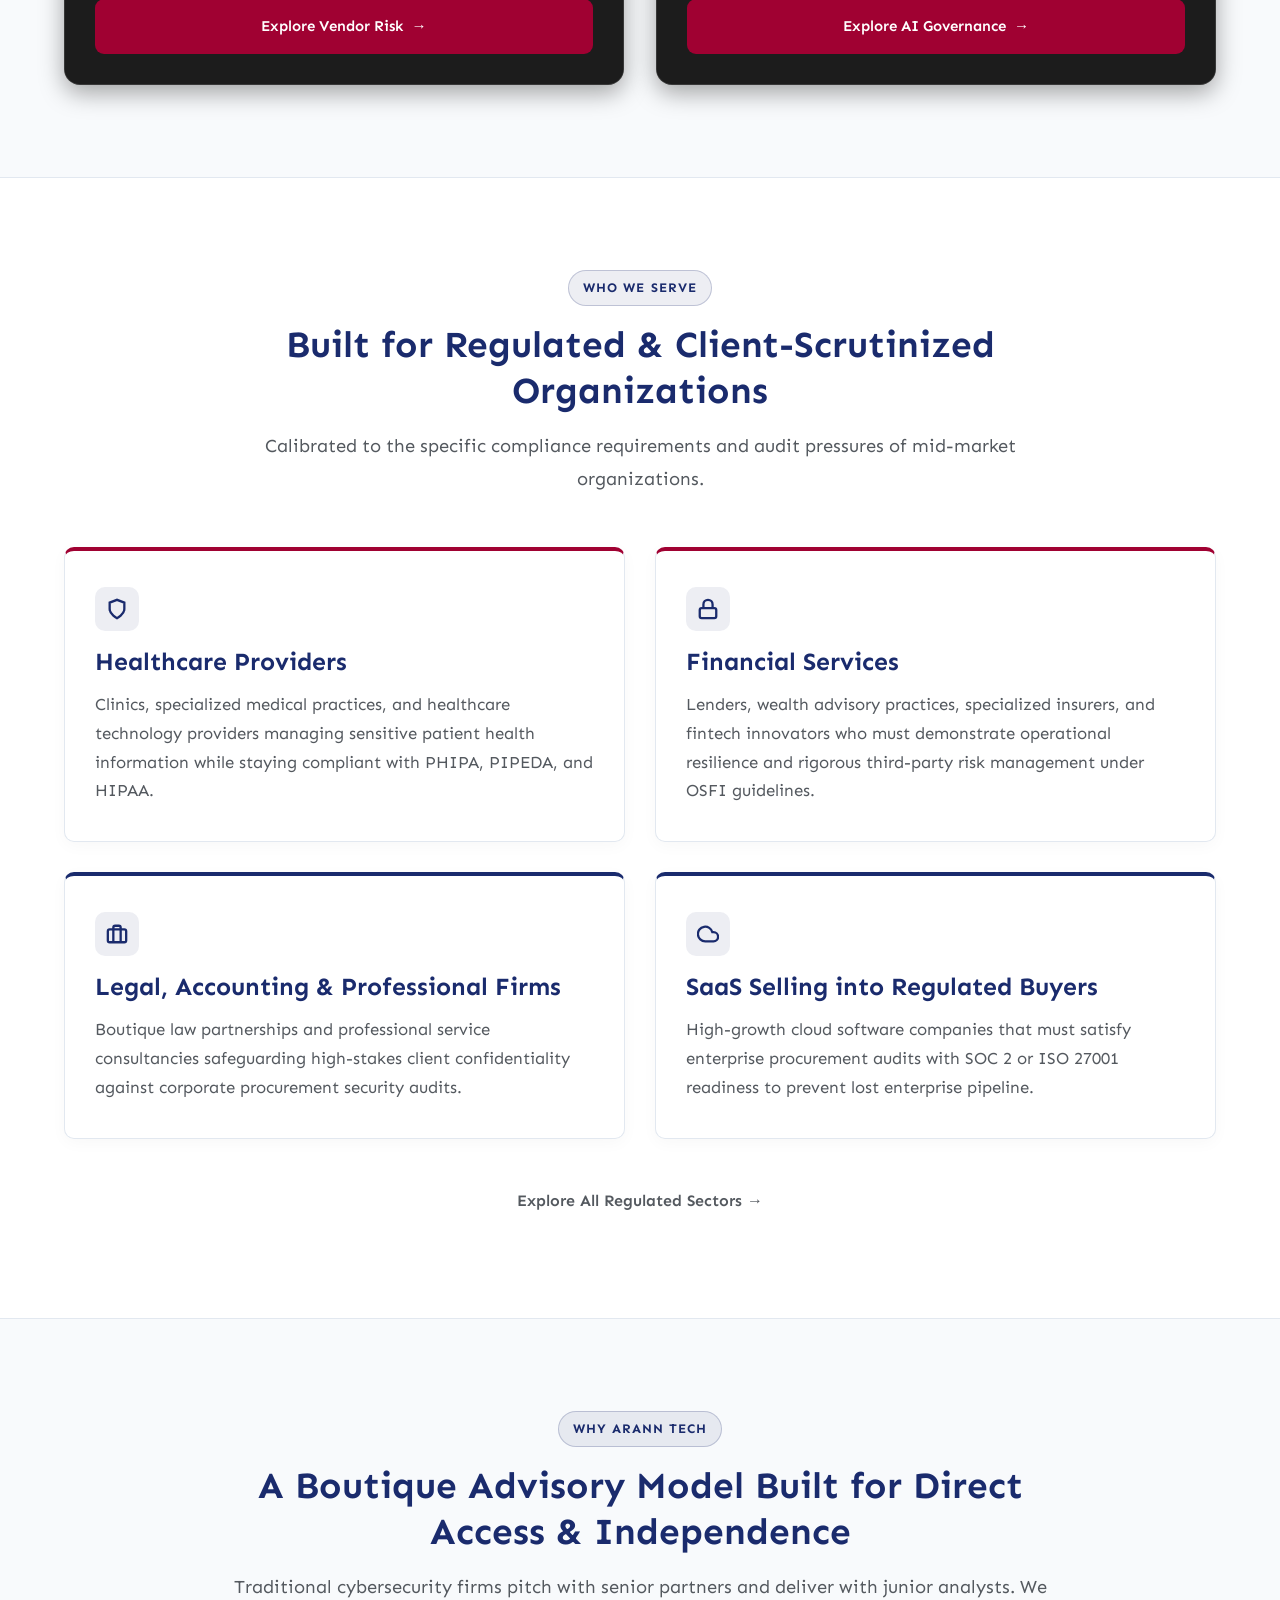
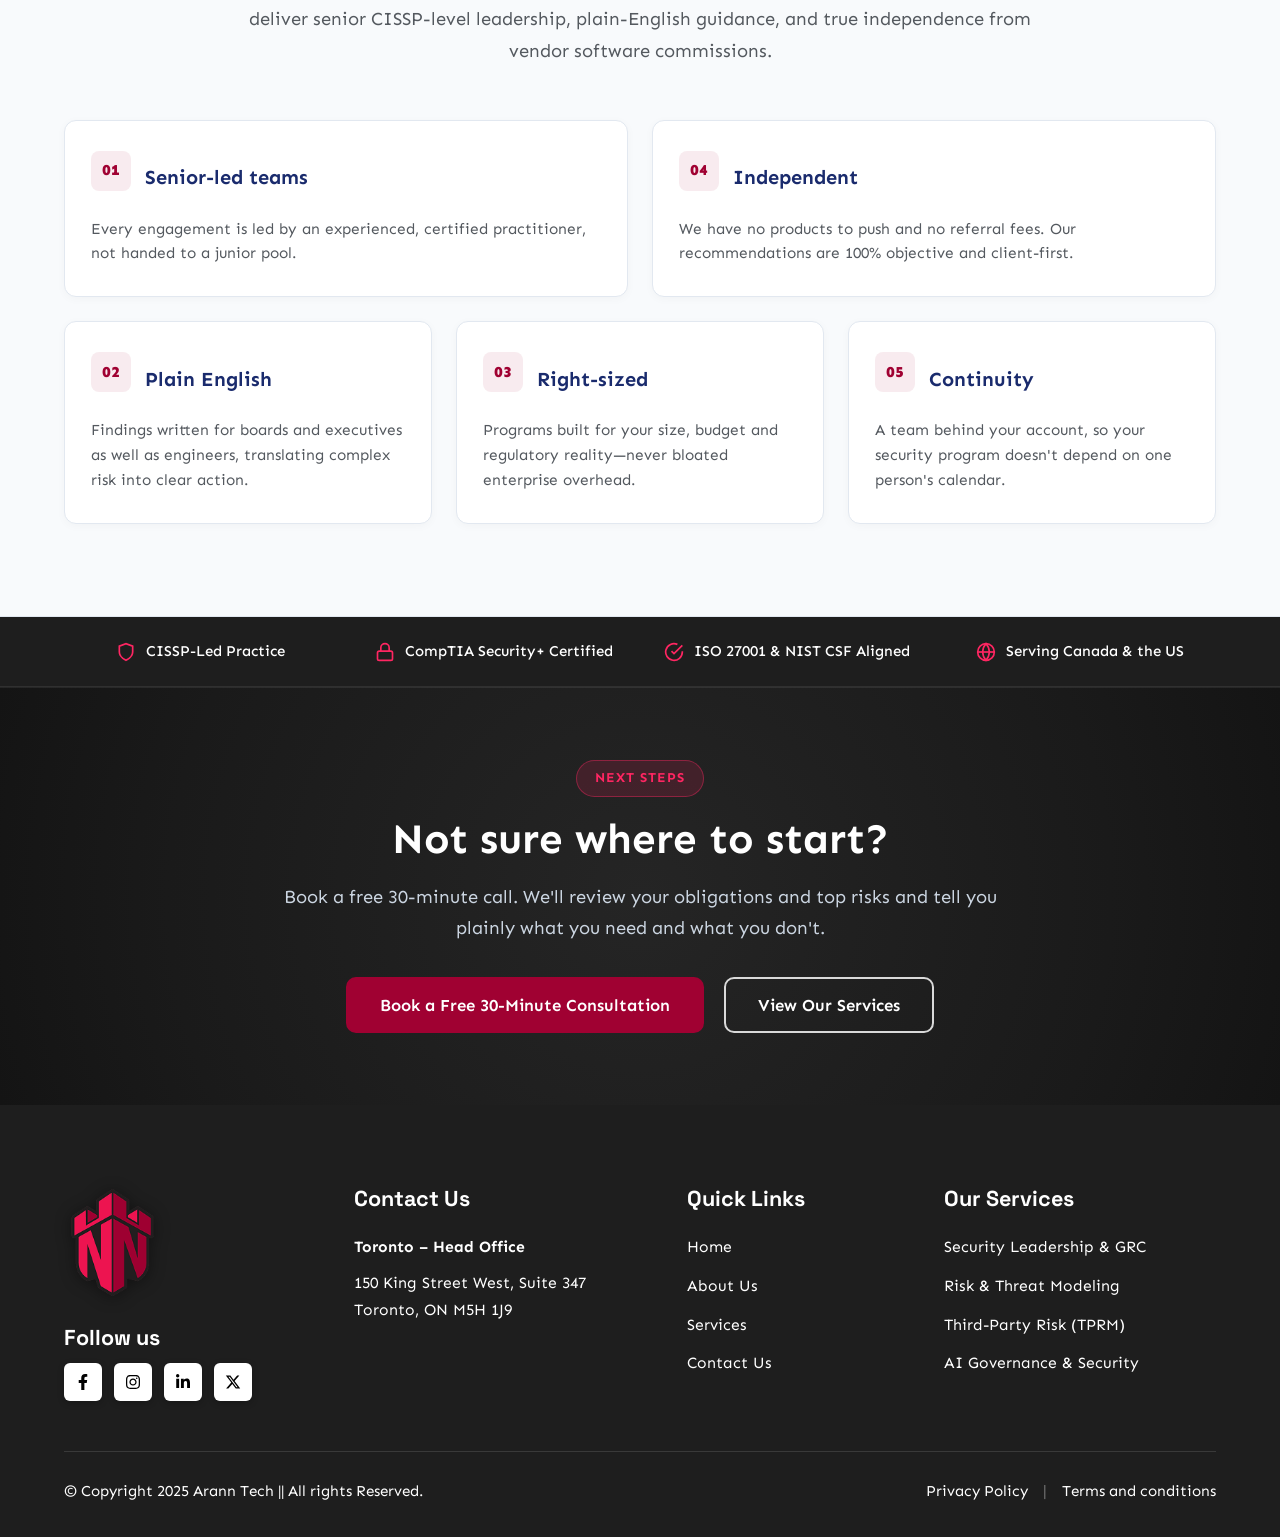
==== commit dd35ad37: "version 1" ====
--- a/index.html
+++ b/index.html
@@ -6,18 +6,18 @@
   <title>Arann Tech | Cybersecurity Advisory, Risk & AI Governance for Regulated Organizations</title>
   <meta name="description" content="Boutique cybersecurity advisory firm serving healthcare, financial services and professional firms across Canada and the US. Security leadership, risk assessments, vendor risk and AI governance.">
   <link rel="stylesheet" href="styles.css">
-  <link rel="icon" type="image/png" href="assets/logo-head.png">
+  <link rel="icon" type="image/png" href="logo-head.png">
 </head>
 <body>
 
-  <!-- Hero + Header Wrapper (home-bg.webp with seamless fade to white page body) -->
+  <!-- Hero + Header Wrapper -->
   <div class="hero-header-wrapper hero-home">
     <!-- Header Navigation (Original aranntech.com Authentic Styling) -->
     <!-- Header Navigation (Original aranntech.com Authentic Styling) -->
     <header class="site-header">
       <div class="container header-container">
         <a href="index.html" class="brand-logo" aria-label="Arann Tech Home">
-          <img src="assets/logo-head.png" alt="Arann Tech Logo">
+          <img src="logo-head.png" alt="Arann Tech Logo">
         </a>
 
         <!-- Navigation Menu with Original Authentic Style -->
@@ -123,7 +123,7 @@
           </div>
         </div>
         <div class="split-image-wrapper">
-          <img src="assets/compliance-audit-assessment.jpg" alt="Security and Compliance Risk Assessment & Audit Preparation">
+          <img src="compliance-audit-assessment.jpg" alt="Security and Compliance Risk Assessment & Audit Preparation">
         </div>
       </div>
     </div>
@@ -146,7 +146,7 @@
         <!-- Practice 1 -->
         <div class="practice-card-new">
           <div class="practice-card-img">
-            <img src="assets/practice-grc.jpg" alt="Security Leadership & GRC">
+            <img src="practice-grc.jpg" alt="Security Leadership & GRC">
           </div>
           <div class="practice-card-body">
             <span class="practice-micro-tag">Practice 01</span>
@@ -166,7 +166,7 @@
         <!-- Practice 2 -->
         <div class="practice-card-new">
           <div class="practice-card-img">
-            <img src="assets/practice-threat-modeling.jpg" alt="Risk & Threat Modeling">
+            <img src="practice-threat-modeling.jpg" alt="Risk & Threat Modeling">
           </div>
           <div class="practice-card-body">
             <span class="practice-micro-tag">Practice 02</span>
@@ -186,7 +186,7 @@
         <!-- Practice 3 -->
         <div class="practice-card-new">
           <div class="practice-card-img">
-            <img src="assets/practice-vendor-risk.jpg" alt="Third-Party Risk Management">
+            <img src="practice-vendor-risk.jpg" alt="Third-Party Risk Management">
           </div>
           <div class="practice-card-body">
             <span class="practice-micro-tag">Practice 03</span>
@@ -206,7 +206,7 @@
         <!-- Practice 4 -->
         <div class="practice-card-new">
           <div class="practice-card-img">
-            <img src="assets/practice-ai-governance.jpg" alt="AI Governance & Security">
+            <img src="practice-ai-governance.jpg" alt="AI Governance & Security">
           </div>
           <div class="practice-card-body">
             <span class="practice-micro-tag">Practice 04</span>
@@ -382,7 +382,7 @@
         <!-- Col 1: Logo & Follow us with social icons -->
         <div class="footer-col-brand">
           <a href="index.html" class="footer-brand-logo">
-            <img src="assets/logo-head.png" alt="Arann Tech - Home">
+            <img src="logo-head.png" alt="Arann Tech - Home">
           </a>
           <div class="footer-follow-wrapper">
             <h4 class="footer-follow-heading">Follow us</h4>
--- a/styles.css
+++ b/styles.css
@@ -404,25 +404,25 @@
 
 /* Page-specific high-resolution hero background images matching page content */
 .hero-header-wrapper.hero-home {
-  background-image: url('assets/hero-home.jpg');
+  background-image: url('hero-home.jpg');
 }
 .hero-header-wrapper.hero-services {
-  background-image: url('assets/hero-services.jpg');
+  background-image: url('hero-services.jpg');
 }
 .hero-header-wrapper.hero-ai {
-  background-image: url('assets/hero-ai.jpg');
+  background-image: url('hero-ai.jpg');
 }
 .hero-header-wrapper.hero-industries {
-  background-image: url('assets/hero-industries.jpg');
+  background-image: url('hero-industries.jpg');
 }
 .hero-header-wrapper.hero-about {
-  background-image: url('assets/hero-about.jpg');
+  background-image: url('hero-about.jpg');
 }
 .hero-header-wrapper.hero-faq {
-  background-image: url('assets/hero-faq.jpg');
+  background-image: url('hero-faq.jpg');
 }
 .hero-header-wrapper.hero-contact {
-  background-image: url('assets/hero-contact.jpg');
+  background-image: url('hero-contact.jpg');
 }
 
 /* Clean, dark, corporate overlay without colored glow blotches */
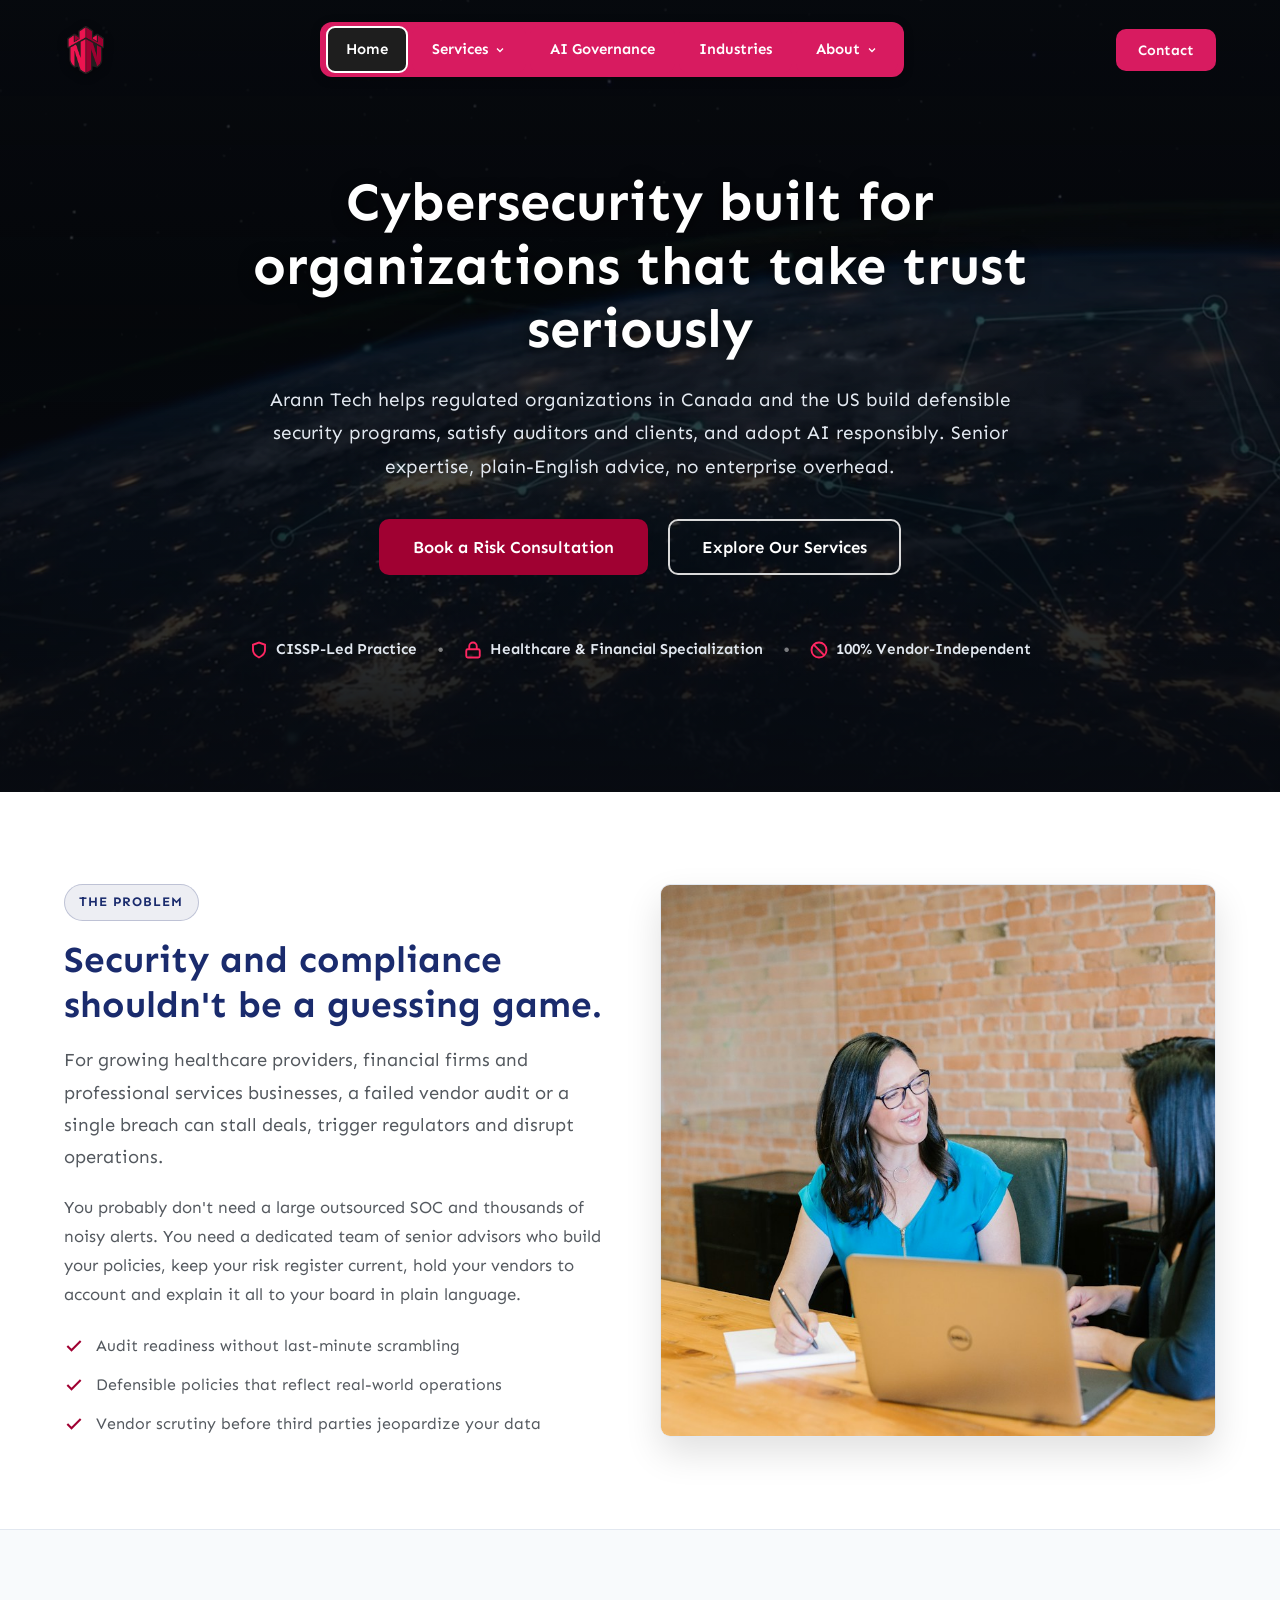
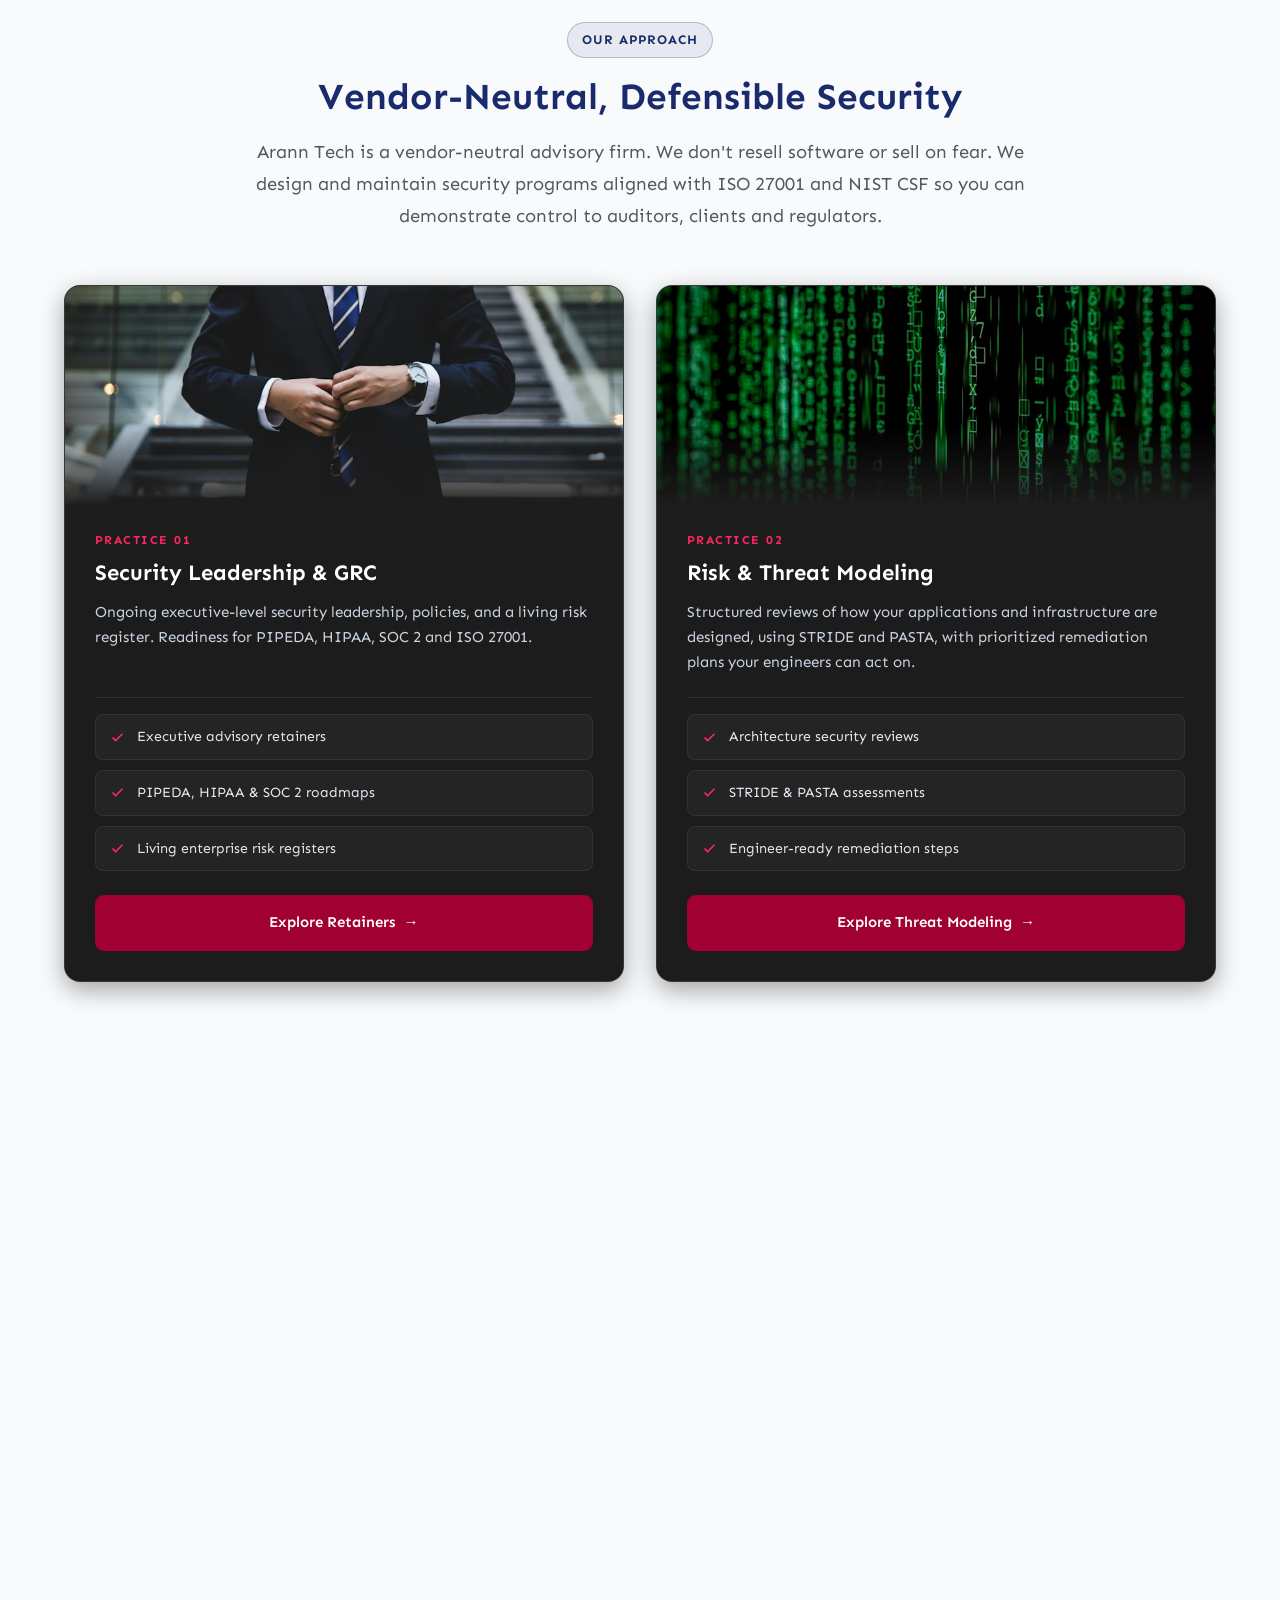
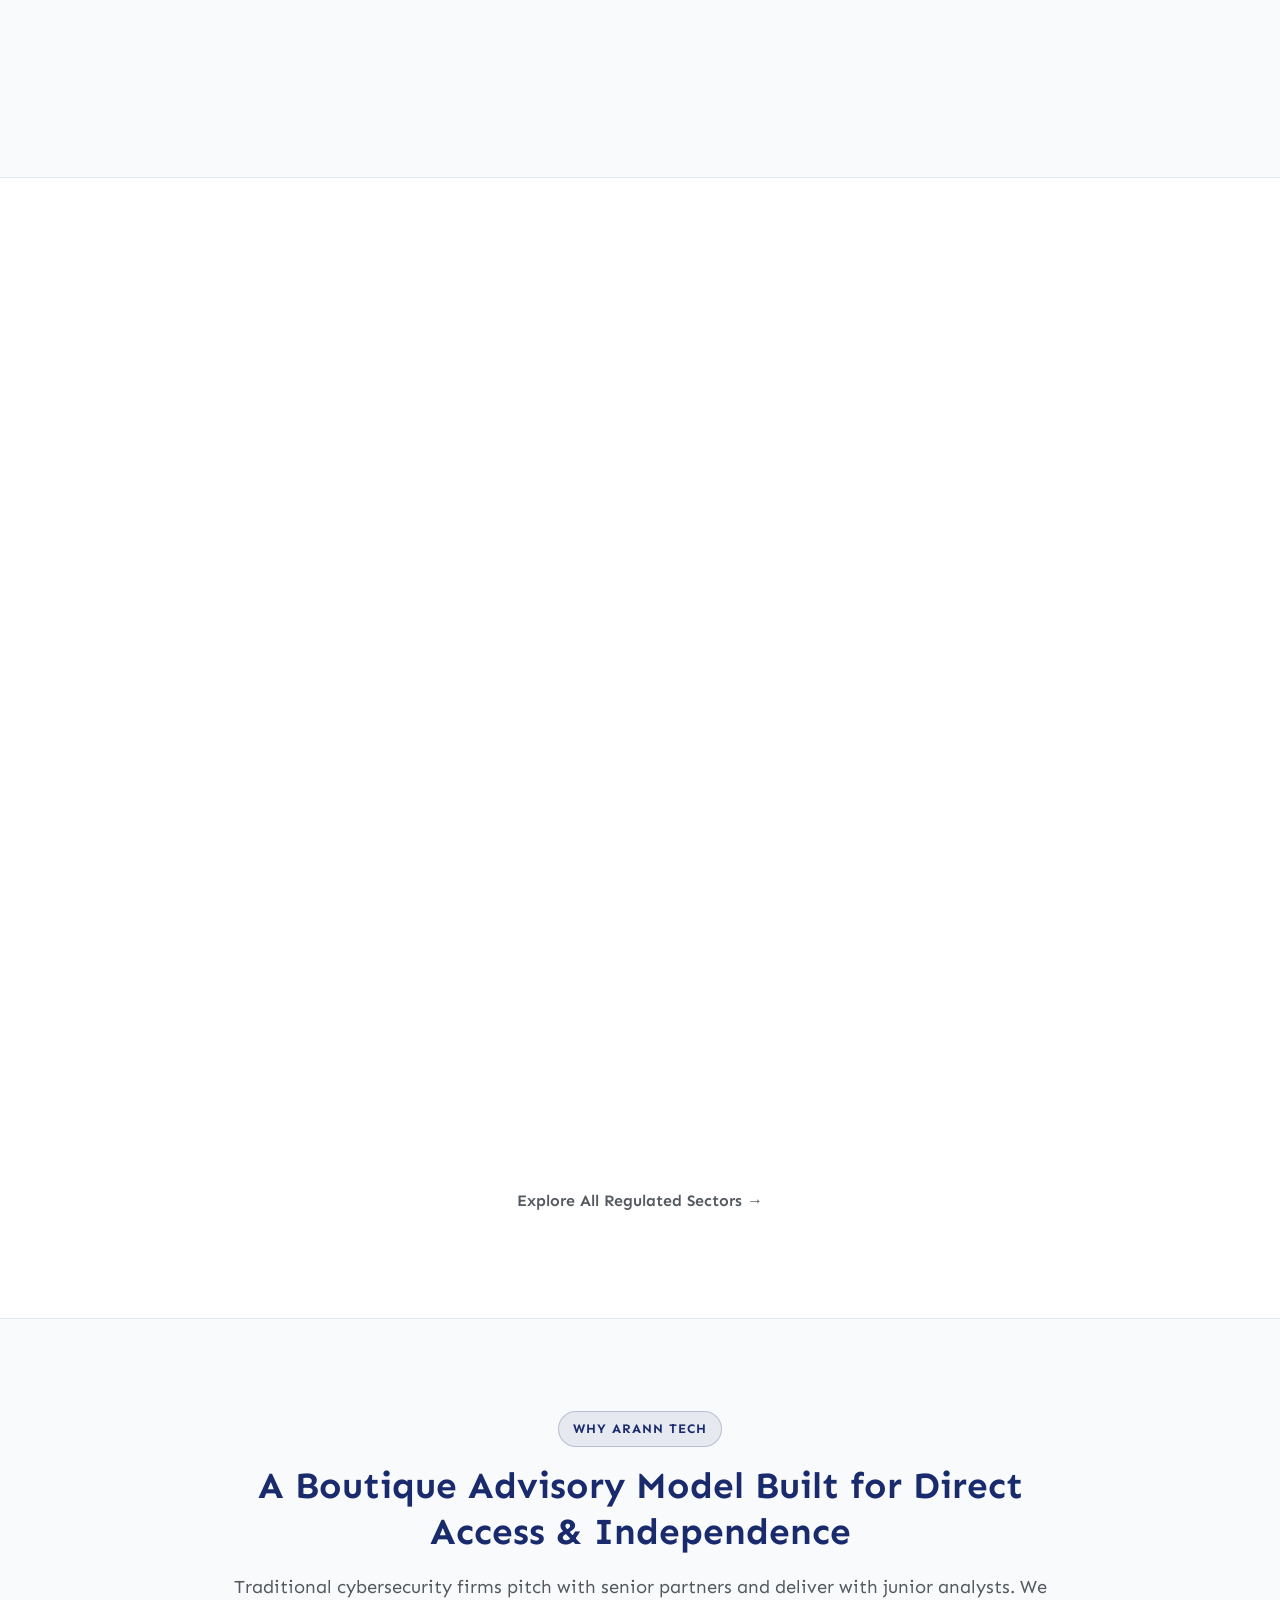
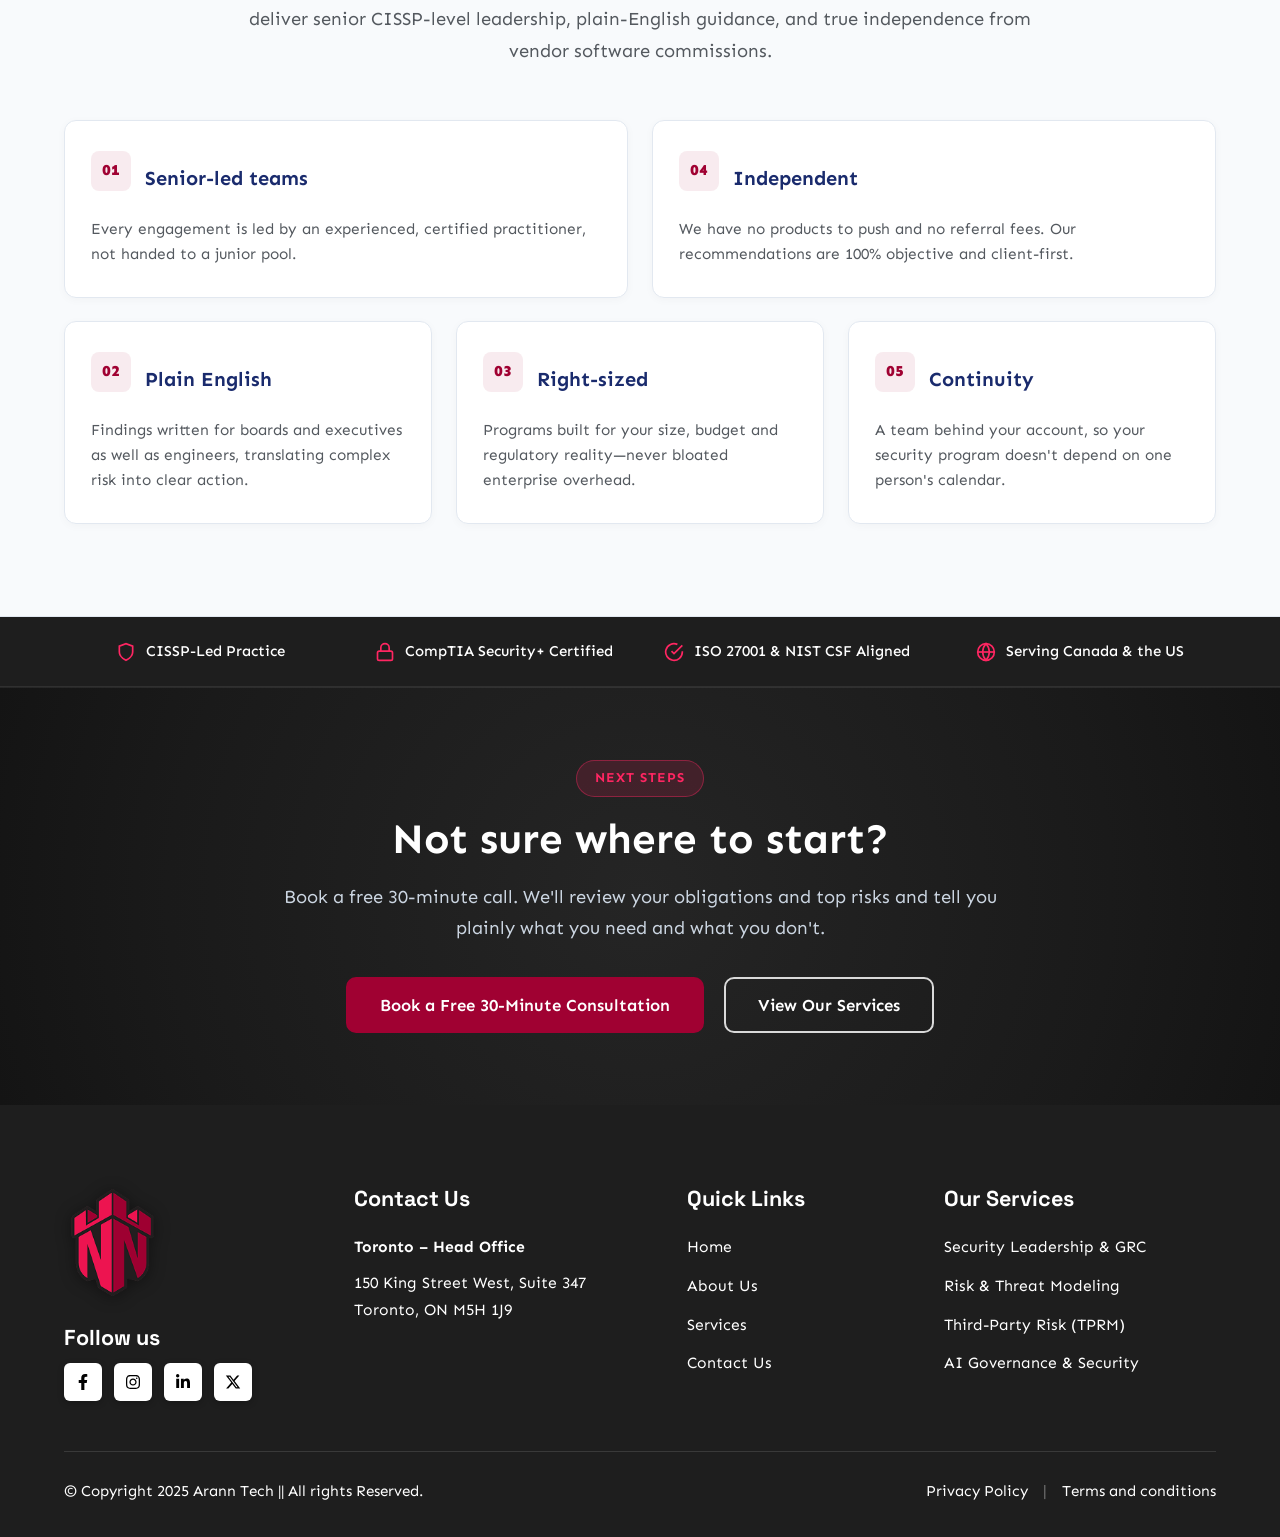
==== commit cfedcc02: "version 3.0" ====
--- a/index.html
+++ b/index.html
@@ -1,18 +1,23 @@
 <!DOCTYPE html>
 <html lang="en">
+
 <head>
   <meta charset="UTF-8">
   <meta name="viewport" content="width=device-width, initial-scale=1.0">
   <title>Arann Tech | Cybersecurity Advisory, Risk & AI Governance for Regulated Organizations</title>
-  <meta name="description" content="Boutique cybersecurity advisory firm serving healthcare, financial services and professional firms across Canada and the US. Security leadership, risk assessments, vendor risk and AI governance.">
+  <meta name="description"
+    content="Boutique cybersecurity advisory firm serving healthcare, financial services and professional firms across Canada and the US. Security leadership, risk assessments, vendor risk and AI governance.">
   <link rel="stylesheet" href="styles.css">
   <link rel="icon" type="image/png" href="logo-head.png">
 </head>
+
 <body>
 
   <!-- Hero + Header Wrapper -->
   <div class="hero-header-wrapper hero-home">
-    <!-- Header Navigation (Original aranntech.com Authentic Styling) -->
+    <!-- Desktop-Only Background Video (Watermark-Free, Silent, Optimized Loop) -->
+    <video class="hero-bg-video" id="heroBgVideo" autoplay loop muted playsinline poster="hero-video-poster.jpg" preload="none" aria-hidden="true"></video>
+
     <!-- Header Navigation (Original aranntech.com Authentic Styling) -->
     <header class="site-header">
       <div class="container header-container">
@@ -26,7 +31,10 @@
           <div class="nav-item-dropdown">
             <a href="services.html" class="nav-link">
               Services
-              <svg class="nav-chevron" width="12" height="12" viewBox="0 0 24 24" fill="none" stroke="currentColor" stroke-width="2.5"><polyline points="6 9 12 15 18 9"></polyline></svg>
+              <svg class="nav-chevron" width="12" height="12" viewBox="0 0 24 24" fill="none" stroke="currentColor"
+                stroke-width="2.5">
+                <polyline points="6 9 12 15 18 9"></polyline>
+              </svg>
             </a>
             <div class="dropdown-menu">
               <a href="services.html#retainers" class="dropdown-link">Security Leadership Retainers</a>
@@ -40,7 +48,10 @@
           <div class="nav-item-dropdown">
             <a href="about.html" class="nav-link">
               About
-              <svg class="nav-chevron" width="12" height="12" viewBox="0 0 24 24" fill="none" stroke="currentColor" stroke-width="2.5"><polyline points="6 9 12 15 18 9"></polyline></svg>
+              <svg class="nav-chevron" width="12" height="12" viewBox="0 0 24 24" fill="none" stroke="currentColor"
+                stroke-width="2.5">
+                <polyline points="6 9 12 15 18 9"></polyline>
+              </svg>
             </a>
             <div class="dropdown-menu">
               <a href="about.html" class="dropdown-link">About Arann Tech</a>
@@ -61,32 +72,42 @@
       </div>
     </header>
 
-  <!-- Hero Section (Centered Layout like aranntech.com) -->
-  <section class="hero-section">
-    <div class="container hero-container-centered">
-      <!-- <span class="hero-tag">Boutique Cybersecurity Advisory • Canada &amp; US</span> -->
-      <h1 class="hero-title">Cybersecurity built for organizations that take trust seriously</h1>
-      <p class="hero-lead">
-        Arann Tech helps regulated organizations in Canada and the US build defensible security programs, satisfy auditors and clients, and adopt AI responsibly. Senior expertise, plain-English advice, no enterprise overhead.
-      </p>
-      <div class="hero-actions">
-        <a href="contact.html" class="btn btn-accent btn-lg">Book a Risk Consultation</a>
-        <a href="services.html" class="btn btn-ghost-white btn-lg">Explore Our Services</a>
-      </div>
-      <div class="hero-trust-single">
+    <!-- Hero Section (Centered Layout like aranntech.com) -->
+    <section class="hero-section">
+      <div class="container hero-container-centered">
+        <!-- <span class="hero-tag">Boutique Cybersecurity Advisory • Canada &amp; US</span> -->
+        <h1 class="hero-title">Cybersecurity built for organizations that take trust seriously</h1>
+        <p class="hero-lead">
+          Arann Tech helps regulated organizations in Canada and the US build defensible security programs, satisfy
+          auditors and clients, and adopt AI responsibly. Senior expertise, plain-English advice, no enterprise
+          overhead.
+        </p>
+        <div class="hero-actions">
+          <a href="contact.html" class="btn btn-accent btn-lg">Book a Risk Consultation</a>
+          <a href="services.html" class="btn btn-ghost-white btn-lg">Explore Our Services</a>
+        </div>
+        <div class="hero-trust-single">
           <div class="trust-single-item">
-            <svg width="18" height="18" viewBox="0 0 24 24" fill="none" stroke="currentColor" stroke-width="2.5"><path d="M12 22s8-4 8-10V5l-8-3-8 3v7c0 6 8 10 8 10z"/></svg>
+            <svg width="18" height="18" viewBox="0 0 24 24" fill="none" stroke="currentColor" stroke-width="2.5">
+              <path d="M12 22s8-4 8-10V5l-8-3-8 3v7c0 6 8 10 8 10z" />
+            </svg>
             <span>CISSP-Led Practice</span>
           </div>
           <span class="trust-bullet" aria-hidden="true">&bull;</span>
           <div class="trust-single-item">
-            <svg width="18" height="18" viewBox="0 0 24 24" fill="none" stroke="currentColor" stroke-width="2.5"><rect x="3" y="11" width="18" height="11" rx="2" ry="2"/><path d="M7 11V7a5 5 0 0 1 10 0v4"/></svg>
+            <svg width="18" height="18" viewBox="0 0 24 24" fill="none" stroke="currentColor" stroke-width="2.5">
+              <rect x="3" y="11" width="18" height="11" rx="2" ry="2" />
+              <path d="M7 11V7a5 5 0 0 1 10 0v4" />
+            </svg>
             <span>Healthcare &amp; Financial Specialization</span>
           </div>
 
           <span class="trust-bullet" aria-hidden="true">&bull;</span>
           <div class="trust-single-item">
-            <svg width="18" height="18" viewBox="0 0 24 24" fill="none" stroke="currentColor" stroke-width="2.5"><circle cx="12" cy="12" r="10"/><path d="m4.93 4.93 14.14 14.14"/></svg>
+            <svg width="18" height="18" viewBox="0 0 24 24" fill="none" stroke="currentColor" stroke-width="2.5">
+              <circle cx="12" cy="12" r="10" />
+              <path d="m4.93 4.93 14.14 14.14" />
+            </svg>
             <span>100% Vendor-Independent</span>
           </div>
         </div>
@@ -102,22 +123,31 @@
           <span class="section-tag">The Problem</span>
           <h2>Security and compliance shouldn't be a guessing game.</h2>
           <p class="lead-text" style="margin-bottom: 20px;">
-            For growing healthcare providers, financial firms and professional services businesses, a failed vendor audit or a single breach can stall deals, trigger regulators and disrupt operations.
+            For growing healthcare providers, financial firms and professional services businesses, a failed vendor
+            audit or a single breach can stall deals, trigger regulators and disrupt operations.
           </p>
           <p style="margin-bottom: 24px;">
-            You probably don't need a large outsourced SOC and thousands of noisy alerts. You need a dedicated team of senior advisors who build your policies, keep your risk register current, hold your vendors to account and explain it all to your board in plain language.
+            You probably don't need a large outsourced SOC and thousands of noisy alerts. You need a dedicated team of
+            senior advisors who build your policies, keep your risk register current, hold your vendors to account and
+            explain it all to your board in plain language.
           </p>
           <div class="checklist-box">
             <div class="checklist-item">
-              <svg width="20" height="20" viewBox="0 0 24 24" fill="none" stroke="currentColor" stroke-width="2.5"><polyline points="20 6 9 17 4 12"></polyline></svg>
+              <svg width="20" height="20" viewBox="0 0 24 24" fill="none" stroke="currentColor" stroke-width="2.5">
+                <polyline points="20 6 9 17 4 12"></polyline>
+              </svg>
               <span>Audit readiness without last-minute scrambling</span>
             </div>
             <div class="checklist-item">
-              <svg width="20" height="20" viewBox="0 0 24 24" fill="none" stroke="currentColor" stroke-width="2.5"><polyline points="20 6 9 17 4 12"></polyline></svg>
+              <svg width="20" height="20" viewBox="0 0 24 24" fill="none" stroke="currentColor" stroke-width="2.5">
+                <polyline points="20 6 9 17 4 12"></polyline>
+              </svg>
               <span>Defensible policies that reflect real-world operations</span>
             </div>
             <div class="checklist-item">
-              <svg width="20" height="20" viewBox="0 0 24 24" fill="none" stroke="currentColor" stroke-width="2.5"><polyline points="20 6 9 17 4 12"></polyline></svg>
+              <svg width="20" height="20" viewBox="0 0 24 24" fill="none" stroke="currentColor" stroke-width="2.5">
+                <polyline points="20 6 9 17 4 12"></polyline>
+              </svg>
               <span>Vendor scrutiny before third parties jeopardize your data</span>
             </div>
           </div>
@@ -136,13 +166,15 @@
         <span class="section-tag navy">Our Approach</span>
         <h2>Vendor-Neutral, Defensible Security</h2>
         <p class="lead-text">
-          Arann Tech is a vendor-neutral advisory firm. We don't resell software or sell on fear. We design and maintain security programs aligned with ISO 27001 and NIST CSF so you can demonstrate control to auditors, clients and regulators.
+          Arann Tech is a vendor-neutral advisory firm. We don't resell software or sell on fear. We design and maintain
+          security programs aligned with ISO 27001 and NIST CSF so you can demonstrate control to auditors, clients and
+          regulators.
         </p>
       </div>
 
       <!-- 4 Practice Pillars with High-Resolution Visuals -->
       <div class="practice-grid">
-        
+
         <!-- Practice 1 -->
         <div class="practice-card-new">
           <div class="practice-card-img">
@@ -151,14 +183,22 @@
           <div class="practice-card-body">
             <span class="practice-micro-tag">Practice 01</span>
             <h3>Security Leadership &amp; GRC</h3>
-            <p>Ongoing executive-level security leadership, policies, and a living risk register. Readiness for PIPEDA, HIPAA, SOC 2 and ISO 27001.</p>
+            <p>Ongoing executive-level security leadership, policies, and a living risk register. Readiness for PIPEDA,
+              HIPAA, SOC 2 and ISO 27001.</p>
             <ul class="practice-deliverables">
-              <li><svg width="15" height="15" viewBox="0 0 24 24" fill="none" stroke="currentColor" stroke-width="2.5"><polyline points="20 6 9 17 4 12"/></svg> <span>Executive advisory retainers</span></li>
-              <li><svg width="15" height="15" viewBox="0 0 24 24" fill="none" stroke="currentColor" stroke-width="2.5"><polyline points="20 6 9 17 4 12"/></svg> <span>PIPEDA, HIPAA &amp; SOC 2 roadmaps</span></li>
-              <li><svg width="15" height="15" viewBox="0 0 24 24" fill="none" stroke="currentColor" stroke-width="2.5"><polyline points="20 6 9 17 4 12"/></svg> <span>Living enterprise risk registers</span></li>
+              <li><svg width="15" height="15" viewBox="0 0 24 24" fill="none" stroke="currentColor" stroke-width="2.5">
+                  <polyline points="20 6 9 17 4 12" />
+                </svg> <span>Executive advisory retainers</span></li>
+              <li><svg width="15" height="15" viewBox="0 0 24 24" fill="none" stroke="currentColor" stroke-width="2.5">
+                  <polyline points="20 6 9 17 4 12" />
+                </svg> <span>PIPEDA, HIPAA &amp; SOC 2 roadmaps</span></li>
+              <li><svg width="15" height="15" viewBox="0 0 24 24" fill="none" stroke="currentColor" stroke-width="2.5">
+                  <polyline points="20 6 9 17 4 12" />
+                </svg> <span>Living enterprise risk registers</span></li>
             </ul>
             <div class="card-action-row">
-              <a href="services.html#retainers" class="btn-card">Explore Retainers <span class="btn-arrow">&rarr;</span></a>
+              <a href="services.html#retainers" class="btn-card">Explore Retainers <span
+                  class="btn-arrow">&rarr;</span></a>
             </div>
           </div>
         </div>
@@ -171,14 +211,22 @@
           <div class="practice-card-body">
             <span class="practice-micro-tag">Practice 02</span>
             <h3>Risk &amp; Threat Modeling</h3>
-            <p>Structured reviews of how your applications and infrastructure are designed, using STRIDE and PASTA, with prioritized remediation plans your engineers can act on.</p>
+            <p>Structured reviews of how your applications and infrastructure are designed, using STRIDE and PASTA, with
+              prioritized remediation plans your engineers can act on.</p>
             <ul class="practice-deliverables">
-              <li><svg width="15" height="15" viewBox="0 0 24 24" fill="none" stroke="currentColor" stroke-width="2.5"><polyline points="20 6 9 17 4 12"/></svg> <span>Architecture security reviews</span></li>
-              <li><svg width="15" height="15" viewBox="0 0 24 24" fill="none" stroke="currentColor" stroke-width="2.5"><polyline points="20 6 9 17 4 12"/></svg> <span>STRIDE &amp; PASTA assessments</span></li>
-              <li><svg width="15" height="15" viewBox="0 0 24 24" fill="none" stroke="currentColor" stroke-width="2.5"><polyline points="20 6 9 17 4 12"/></svg> <span>Engineer-ready remediation steps</span></li>
+              <li><svg width="15" height="15" viewBox="0 0 24 24" fill="none" stroke="currentColor" stroke-width="2.5">
+                  <polyline points="20 6 9 17 4 12" />
+                </svg> <span>Architecture security reviews</span></li>
+              <li><svg width="15" height="15" viewBox="0 0 24 24" fill="none" stroke="currentColor" stroke-width="2.5">
+                  <polyline points="20 6 9 17 4 12" />
+                </svg> <span>STRIDE &amp; PASTA assessments</span></li>
+              <li><svg width="15" height="15" viewBox="0 0 24 24" fill="none" stroke="currentColor" stroke-width="2.5">
+                  <polyline points="20 6 9 17 4 12" />
+                </svg> <span>Engineer-ready remediation steps</span></li>
             </ul>
             <div class="card-action-row">
-              <a href="services.html#threat-modeling" class="btn-card">Explore Threat Modeling <span class="btn-arrow">&rarr;</span></a>
+              <a href="services.html#threat-modeling" class="btn-card">Explore Threat Modeling <span
+                  class="btn-arrow">&rarr;</span></a>
             </div>
           </div>
         </div>
@@ -191,14 +239,22 @@
           <div class="practice-card-body">
             <span class="practice-micro-tag">Practice 03</span>
             <h3>Third-Party Risk (TPRM)</h3>
-            <p>Vendor due diligence, from SOC 2 report analysis to security questionnaires, so you know what you're accepting before you sign.</p>
+            <p>Vendor due diligence, from SOC 2 report analysis to security questionnaires, so you know what you're
+              accepting before you sign.</p>
             <ul class="practice-deliverables">
-              <li><svg width="15" height="15" viewBox="0 0 24 24" fill="none" stroke="currentColor" stroke-width="2.5"><polyline points="20 6 9 17 4 12"/></svg> <span>Vendor SOC 2 &amp; ISO report reviews</span></li>
-              <li><svg width="15" height="15" viewBox="0 0 24 24" fill="none" stroke="currentColor" stroke-width="2.5"><polyline points="20 6 9 17 4 12"/></svg> <span>Security questionnaire vetting</span></li>
-              <li><svg width="15" height="15" viewBox="0 0 24 24" fill="none" stroke="currentColor" stroke-width="2.5"><polyline points="20 6 9 17 4 12"/></svg> <span>Pre-contract risk negotiation support</span></li>
+              <li><svg width="15" height="15" viewBox="0 0 24 24" fill="none" stroke="currentColor" stroke-width="2.5">
+                  <polyline points="20 6 9 17 4 12" />
+                </svg> <span>Vendor SOC 2 &amp; ISO report reviews</span></li>
+              <li><svg width="15" height="15" viewBox="0 0 24 24" fill="none" stroke="currentColor" stroke-width="2.5">
+                  <polyline points="20 6 9 17 4 12" />
+                </svg> <span>Security questionnaire vetting</span></li>
+              <li><svg width="15" height="15" viewBox="0 0 24 24" fill="none" stroke="currentColor" stroke-width="2.5">
+                  <polyline points="20 6 9 17 4 12" />
+                </svg> <span>Pre-contract risk negotiation support</span></li>
             </ul>
             <div class="card-action-row">
-              <a href="services.html#vendor-risk" class="btn-card">Explore Vendor Risk <span class="btn-arrow">&rarr;</span></a>
+              <a href="services.html#vendor-risk" class="btn-card">Explore Vendor Risk <span
+                  class="btn-arrow">&rarr;</span></a>
             </div>
           </div>
         </div>
@@ -211,14 +267,22 @@
           <div class="practice-card-body">
             <span class="practice-micro-tag">Practice 04</span>
             <h3>AI Governance &amp; Security</h3>
-            <p>Policies, risk assessments and guardrails for generative AI, aligned with ISO 42001 and the NIST AI RMF.</p>
+            <p>Policies, risk assessments and guardrails for generative AI, aligned with ISO 42001 and the NIST AI RMF.
+            </p>
             <ul class="practice-deliverables">
-              <li><svg width="15" height="15" viewBox="0 0 24 24" fill="none" stroke="currentColor" stroke-width="2.5"><polyline points="20 6 9 17 4 12"/></svg> <span>GenAI Acceptable Use policies</span></li>
-              <li><svg width="15" height="15" viewBox="0 0 24 24" fill="none" stroke="currentColor" stroke-width="2.5"><polyline points="20 6 9 17 4 12"/></svg> <span>ISO 42001 &amp; NIST AI alignment</span></li>
-              <li><svg width="15" height="15" viewBox="0 0 24 24" fill="none" stroke="currentColor" stroke-width="2.5"><polyline points="20 6 9 17 4 12"/></svg> <span>Data leakage defense &amp; guardrails</span></li>
+              <li><svg width="15" height="15" viewBox="0 0 24 24" fill="none" stroke="currentColor" stroke-width="2.5">
+                  <polyline points="20 6 9 17 4 12" />
+                </svg> <span>GenAI Acceptable Use policies</span></li>
+              <li><svg width="15" height="15" viewBox="0 0 24 24" fill="none" stroke="currentColor" stroke-width="2.5">
+                  <polyline points="20 6 9 17 4 12" />
+                </svg> <span>ISO 42001 &amp; NIST AI alignment</span></li>
+              <li><svg width="15" height="15" viewBox="0 0 24 24" fill="none" stroke="currentColor" stroke-width="2.5">
+                  <polyline points="20 6 9 17 4 12" />
+                </svg> <span>Data leakage defense &amp; guardrails</span></li>
             </ul>
             <div class="card-action-row">
-              <a href="ai-governance.html" class="btn-card">Explore AI Governance <span class="btn-arrow">&rarr;</span></a>
+              <a href="ai-governance.html" class="btn-card">Explore AI Governance <span
+                  class="btn-arrow">&rarr;</span></a>
             </div>
           </div>
         </div>
@@ -233,40 +297,55 @@
       <div class="section-header">
         <span class="section-tag">Who We Serve</span>
         <h2>Built for Regulated &amp; Client-Scrutinized Organizations</h2>
-        <p class="lead-text">Calibrated to the specific compliance requirements and audit pressures of mid-market organizations.</p>
+        <p class="lead-text">Calibrated to the specific compliance requirements and audit pressures of mid-market
+          organizations.</p>
       </div>
 
       <div class="grid-2col" style="gap: 30px;">
         <div class="card-light accent-top">
           <div class="sector-icon">
-            <svg width="22" height="22" viewBox="0 0 24 24" fill="none" stroke="currentColor" stroke-width="2.5"><path d="M12 22s8-4 8-10V5l-8-3-8 3v7c0 6 8 10 8 10z"/></svg>
+            <svg width="22" height="22" viewBox="0 0 24 24" fill="none" stroke="currentColor" stroke-width="2.5">
+              <path d="M12 22s8-4 8-10V5l-8-3-8 3v7c0 6 8 10 8 10z" />
+            </svg>
           </div>
           <h3>Healthcare Providers</h3>
-          <p>Clinics, specialized medical practices, and healthcare technology providers managing sensitive patient health information while staying compliant with PHIPA, PIPEDA, and HIPAA.</p>
+          <p>Clinics, specialized medical practices, and healthcare technology providers managing sensitive patient
+            health information while staying compliant with PHIPA, PIPEDA, and HIPAA.</p>
         </div>
 
         <div class="card-light accent-top">
           <div class="sector-icon">
-            <svg width="22" height="22" viewBox="0 0 24 24" fill="none" stroke="currentColor" stroke-width="2.5"><rect x="3" y="11" width="18" height="11" rx="2" ry="2"/><path d="M7 11V7a5 5 0 0 1 10 0v4"/></svg>
+            <svg width="22" height="22" viewBox="0 0 24 24" fill="none" stroke="currentColor" stroke-width="2.5">
+              <rect x="3" y="11" width="18" height="11" rx="2" ry="2" />
+              <path d="M7 11V7a5 5 0 0 1 10 0v4" />
+            </svg>
           </div>
           <h3>Financial Services</h3>
-          <p>Lenders, wealth advisory practices, specialized insurers, and fintech innovators who must demonstrate operational resilience and rigorous third-party risk management under OSFI guidelines.</p>
+          <p>Lenders, wealth advisory practices, specialized insurers, and fintech innovators who must demonstrate
+            operational resilience and rigorous third-party risk management under OSFI guidelines.</p>
         </div>
 
         <div class="card-light navy-top">
           <div class="sector-icon">
-            <svg width="22" height="22" viewBox="0 0 24 24" fill="none" stroke="currentColor" stroke-width="2.5"><rect x="2" y="7" width="20" height="14" rx="2"/><path d="M16 21V5a2 2 0 0 0-2-2h-4a2 2 0 0 0-2 2v16"/></svg>
+            <svg width="22" height="22" viewBox="0 0 24 24" fill="none" stroke="currentColor" stroke-width="2.5">
+              <rect x="2" y="7" width="20" height="14" rx="2" />
+              <path d="M16 21V5a2 2 0 0 0-2-2h-4a2 2 0 0 0-2 2v16" />
+            </svg>
           </div>
           <h3>Legal, Accounting &amp; Professional Firms</h3>
-          <p>Boutique law partnerships and professional service consultancies safeguarding high-stakes client confidentiality against corporate procurement security audits.</p>
+          <p>Boutique law partnerships and professional service consultancies safeguarding high-stakes client
+            confidentiality against corporate procurement security audits.</p>
         </div>
 
         <div class="card-light navy-top">
           <div class="sector-icon">
-            <svg width="22" height="22" viewBox="0 0 24 24" fill="none" stroke="currentColor" stroke-width="2.5"><path d="M18 10h-1.26A8 8 0 1 0 9 20h9a5 5 0 0 0 0-10z"/></svg>
+            <svg width="22" height="22" viewBox="0 0 24 24" fill="none" stroke="currentColor" stroke-width="2.5">
+              <path d="M18 10h-1.26A8 8 0 1 0 9 20h9a5 5 0 0 0 0-10z" />
+            </svg>
           </div>
           <h3>SaaS Selling into Regulated Buyers</h3>
-          <p>High-growth cloud software companies that must satisfy enterprise procurement audits with SOC 2 or ISO 27001 readiness to prevent lost enterprise pipeline.</p>
+          <p>High-growth cloud software companies that must satisfy enterprise procurement audits with SOC 2 or ISO
+            27001 readiness to prevent lost enterprise pipeline.</p>
         </div>
       </div>
 
@@ -283,7 +362,8 @@
         <span class="section-tag">Why Arann Tech</span>
         <h2>A Boutique Advisory Model Built for Direct Access &amp; Independence</h2>
         <p class="lead-text">
-          Traditional cybersecurity firms pitch with senior partners and deliver with junior analysts. We deliver senior CISSP-level leadership, plain-English guidance, and true independence from vendor software commissions.
+          Traditional cybersecurity firms pitch with senior partners and deliver with junior analysts. We deliver senior
+          CISSP-level leadership, plain-English guidance, and true independence from vendor software commissions.
         </p>
       </div>
 
@@ -302,7 +382,8 @@
             <span class="step-num">04</span>
             <h3>Independent</h3>
           </div>
-          <p>We have no products to push and no referral fees. Our recommendations are 100% objective and client-first.</p>
+          <p>We have no products to push and no referral fees. Our recommendations are 100% objective and client-first.
+          </p>
         </div>
       </div>
 
@@ -313,7 +394,8 @@
             <span class="step-num">02</span>
             <h3>Plain English</h3>
           </div>
-          <p>Findings written for boards and executives as well as engineers, translating complex risk into clear action.</p>
+          <p>Findings written for boards and executives as well as engineers, translating complex risk into clear
+            action.</p>
         </div>
 
         <div class="why-pillar-box">
@@ -341,19 +423,31 @@
   <section class="credential-bar">
     <div class="container credential-grid">
       <div class="credential-item">
-        <svg width="20" height="20" viewBox="0 0 24 24" fill="none" stroke="currentColor" stroke-width="2"><path d="M12 22s8-4 8-10V5l-8-3-8 3v7c0 6 8 10 8 10z"/></svg>
+        <svg width="20" height="20" viewBox="0 0 24 24" fill="none" stroke="currentColor" stroke-width="2">
+          <path d="M12 22s8-4 8-10V5l-8-3-8 3v7c0 6 8 10 8 10z" />
+        </svg>
         <span>CISSP-Led Practice</span>
       </div>
       <div class="credential-item">
-        <svg width="20" height="20" viewBox="0 0 24 24" fill="none" stroke="currentColor" stroke-width="2"><rect x="3" y="11" width="18" height="11" rx="2" ry="2"></rect><path d="M7 11V7a5 5 0 0 1 10 0v4"></path></svg>
+        <svg width="20" height="20" viewBox="0 0 24 24" fill="none" stroke="currentColor" stroke-width="2">
+          <rect x="3" y="11" width="18" height="11" rx="2" ry="2"></rect>
+          <path d="M7 11V7a5 5 0 0 1 10 0v4"></path>
+        </svg>
         <span>CompTIA Security+ Certified</span>
       </div>
       <div class="credential-item">
-        <svg width="20" height="20" viewBox="0 0 24 24" fill="none" stroke="currentColor" stroke-width="2"><path d="M22 11.08V12a10 10 0 1 1-5.93-9.14"></path><polyline points="22 4 12 14.01 9 11.01"></polyline></svg>
+        <svg width="20" height="20" viewBox="0 0 24 24" fill="none" stroke="currentColor" stroke-width="2">
+          <path d="M22 11.08V12a10 10 0 1 1-5.93-9.14"></path>
+          <polyline points="22 4 12 14.01 9 11.01"></polyline>
+        </svg>
         <span>ISO 27001 &amp; NIST CSF Aligned</span>
       </div>
       <div class="credential-item">
-        <svg width="20" height="20" viewBox="0 0 24 24" fill="none" stroke="currentColor" stroke-width="2"><circle cx="12" cy="12" r="10"></circle><line x1="2" y1="12" x2="22" y2="12"></line><path d="M12 2a15.3 15.3 0 0 1 4 10 15.3 15.3 0 0 1-4 10 15.3 15.3 0 0 1-4-10 15.3 15.3 0 0 1 4-10z"></path></svg>
+        <svg width="20" height="20" viewBox="0 0 24 24" fill="none" stroke="currentColor" stroke-width="2">
+          <circle cx="12" cy="12" r="10"></circle>
+          <line x1="2" y1="12" x2="22" y2="12"></line>
+          <path d="M12 2a15.3 15.3 0 0 1 4 10 15.3 15.3 0 0 1-4 10 15.3 15.3 0 0 1-4-10 15.3 15.3 0 0 1 4-10z"></path>
+        </svg>
         <span>Serving Canada &amp; the US</span>
       </div>
     </div>
@@ -365,7 +459,8 @@
       <span class="hero-tag" style="margin-bottom: 16px;">Next Steps</span>
       <h2>Not sure where to start?</h2>
       <p>
-        Book a free 30-minute call. We'll review your obligations and top risks and tell you plainly what you need and what you don't.
+        Book a free 30-minute call. We'll review your obligations and top risks and tell you plainly what you need and
+        what you don't.
       </p>
       <div class="hero-actions" style="margin-bottom: 0;">
         <a href="contact.html" class="btn btn-accent btn-lg">Book a Free 30-Minute Consultation</a>
@@ -374,11 +469,11 @@
     </div>
   </section>
 
-    <!-- Global Footer (Authentic aranntech.com: #1E1E1E Dark Charcoal) -->
+  <!-- Global Footer (Authentic aranntech.com: #1E1E1E Dark Charcoal) -->
   <footer class="site-footer">
     <div class="container">
       <div class="footer-main-row">
-        
+
         <!-- Col 1: Logo & Follow us with social icons -->
         <div class="footer-col-brand">
           <a href="index.html" class="footer-brand-logo">
@@ -387,17 +482,33 @@
           <div class="footer-follow-wrapper">
             <h4 class="footer-follow-heading">Follow us</h4>
             <div class="footer-social-icons">
-              <a class="footer-social-btn" href="https://www.facebook.com/aranntech" target="_blank" rel="noopener noreferrer" aria-label="Facebook">
-                <svg width="16" height="16" viewBox="0 0 320 512" fill="currentColor"><path d="M279.14 288l14.22-92.66h-88.91v-60.13c0-25.35 12.42-50.06 52.24-50.06h40.42V6.26S260.43 0 225.36 0c-73.22 0-121.08 44.38-121.08 124.72v70.62H22.89V288h81.39v224h100.17V288z"/></svg>
+              <a class="footer-social-btn" href="https://www.facebook.com/aranntech" target="_blank"
+                rel="noopener noreferrer" aria-label="Facebook">
+                <svg width="16" height="16" viewBox="0 0 320 512" fill="currentColor">
+                  <path
+                    d="M279.14 288l14.22-92.66h-88.91v-60.13c0-25.35 12.42-50.06 52.24-50.06h40.42V6.26S260.43 0 225.36 0c-73.22 0-121.08 44.38-121.08 124.72v70.62H22.89V288h81.39v224h100.17V288z" />
+                </svg>
               </a>
-              <a class="footer-social-btn btn-instagram" href="https://www.instagram.com/aranntech/" target="_blank" rel="noopener noreferrer" aria-label="Instagram">
-                <svg width="16" height="16" viewBox="0 0 448 512" fill="currentColor"><path d="M224.1 141c-63.6 0-114.9 51.3-114.9 114.9s51.3 114.9 114.9 114.9S339 319.5 339 255.9 287.7 141 224.1 141zm0 189.6c-41.1 0-74.7-33.5-74.7-74.7s33.5-74.7 74.7-74.7 74.7 33.5 74.7 74.7-33.6 74.7-74.7 74.7zm146.4-194.3c0 14.9-12 26.8-26.8 26.8-14.9 0-26.8-12-26.8-26.8s12-26.8 26.8-26.8 26.8 12 26.8 26.8zm76.1 27.2c-1.7-35.9-9.9-67.7-36.2-93.9-26.2-26.2-58-34.4-93.9-36.2-37-2.1-147.9-2.1-184.9 0-35.8 1.7-67.6 9.9-93.9 36.1s-34.4 58-36.2 93.9c-2.1 37-2.1 147.9 0 184.9 1.7 35.9 9.9 67.7 36.2 93.9s58 34.4 93.9 36.2c37 2.1 147.9 2.1 184.9 0 35.9-1.7 67.7-9.9 93.9-36.2 26.2-26.2 34.4-58 36.2-93.9 2.1-37 2.1-147.8 0-184.8zM398.8 388c-7.8 19.6-22.9 34.7-42.6 42.6-29.5 11.7-99.5 9-132.1 9s-102.7 2.6-132.1-9c-19.6-7.8-34.7-22.9-42.6-42.6-11.7-29.5-9-99.5-9-132.1s-2.6-102.7 9-132.1c7.8-19.6 22.9-34.7 42.6-42.6 29.5-11.7 99.5-9 132.1-9s102.7-2.6 132.1 9c19.6 7.8 34.7 22.9 42.6 42.6 11.7 29.5 9 99.5 9 132.1s2.7 102.7-9 132.1z"/></svg>
+              <a class="footer-social-btn btn-instagram" href="https://www.instagram.com/aranntech/" target="_blank"
+                rel="noopener noreferrer" aria-label="Instagram">
+                <svg width="16" height="16" viewBox="0 0 448 512" fill="currentColor">
+                  <path
+                    d="M224.1 141c-63.6 0-114.9 51.3-114.9 114.9s51.3 114.9 114.9 114.9S339 319.5 339 255.9 287.7 141 224.1 141zm0 189.6c-41.1 0-74.7-33.5-74.7-74.7s33.5-74.7 74.7-74.7 74.7 33.5 74.7 74.7-33.6 74.7-74.7 74.7zm146.4-194.3c0 14.9-12 26.8-26.8 26.8-14.9 0-26.8-12-26.8-26.8s12-26.8 26.8-26.8 26.8 12 26.8 26.8zm76.1 27.2c-1.7-35.9-9.9-67.7-36.2-93.9-26.2-26.2-58-34.4-93.9-36.2-37-2.1-147.9-2.1-184.9 0-35.8 1.7-67.6 9.9-93.9 36.1s-34.4 58-36.2 93.9c-2.1 37-2.1 147.9 0 184.9 1.7 35.9 9.9 67.7 36.2 93.9s58 34.4 93.9 36.2c37 2.1 147.9 2.1 184.9 0 35.9-1.7 67.7-9.9 93.9-36.2 26.2-26.2 34.4-58 36.2-93.9 2.1-37 2.1-147.8 0-184.8zM398.8 388c-7.8 19.6-22.9 34.7-42.6 42.6-29.5 11.7-99.5 9-132.1 9s-102.7 2.6-132.1-9c-19.6-7.8-34.7-22.9-42.6-42.6-11.7-29.5-9-99.5-9-132.1s-2.6-102.7 9-132.1c7.8-19.6 22.9-34.7 42.6-42.6 29.5-11.7 99.5-9 132.1-9s102.7-2.6 132.1 9c19.6 7.8 34.7 22.9 42.6 42.6 11.7 29.5 9 99.5 9 132.1s2.7 102.7-9 132.1z" />
+                </svg>
               </a>
-              <a class="footer-social-btn" href="http://linkedin.com/company/aranntech" target="_blank" rel="noopener noreferrer" aria-label="LinkedIn">
-                <svg width="16" height="16" viewBox="0 0 448 512" fill="currentColor"><path d="M100.28 448H7.4V148.9h92.88zM53.79 108.1C24.09 108.1 0 83.5 0 53.8a53.79 53.79 0 0 1 107.58 0c0 29.7-24.1 54.3-53.79 54.3zM447.9 448h-92.68V302.4c0-34.7-.7-79.2-48.29-79.2-48.29 0-55.69 37.7-55.69 76.7V448h-92.78V148.9h89.08v40.8h1.3c12.4-23.5 42.69-48.3 87.88-48.3 94 0 111.28 61.9 111.28 142.3V448z"/></svg>
+              <a class="footer-social-btn" href="http://linkedin.com/company/aranntech" target="_blank"
+                rel="noopener noreferrer" aria-label="LinkedIn">
+                <svg width="16" height="16" viewBox="0 0 448 512" fill="currentColor">
+                  <path
+                    d="M100.28 448H7.4V148.9h92.88zM53.79 108.1C24.09 108.1 0 83.5 0 53.8a53.79 53.79 0 0 1 107.58 0c0 29.7-24.1 54.3-53.79 54.3zM447.9 448h-92.68V302.4c0-34.7-.7-79.2-48.29-79.2-48.29 0-55.69 37.7-55.69 76.7V448h-92.78V148.9h89.08v40.8h1.3c12.4-23.5 42.69-48.3 87.88-48.3 94 0 111.28 61.9 111.28 142.3V448z" />
+                </svg>
               </a>
-              <a class="footer-social-btn" href="https://x.com/aranntech" target="_blank" rel="noopener noreferrer" aria-label="X (Twitter)">
-                <svg width="16" height="16" viewBox="0 0 512 512" fill="currentColor"><path d="M389.2 48h70.6L305.6 224.2 487 464H345L233.7 318.6 106.5 464H35.8L200.7 275.5 26.8 48H172.4L272.9 180.9 389.2 48zM364.4 421.8h39.1L151.1 88h-42L364.4 421.8z"/></svg>
+              <a class="footer-social-btn" href="https://x.com/aranntech" target="_blank" rel="noopener noreferrer"
+                aria-label="X (Twitter)">
+                <svg width="16" height="16" viewBox="0 0 512 512" fill="currentColor">
+                  <path
+                    d="M389.2 48h70.6L305.6 224.2 487 464H345L233.7 318.6 106.5 464H35.8L200.7 275.5 26.8 48H172.4L272.9 180.9 389.2 48zM364.4 421.8h39.1L151.1 88h-42L364.4 421.8z" />
+                </svg>
               </a>
             </div>
           </div>
@@ -459,4 +570,5 @@
 
   <script src="script.js"></script>
 </body>
-</html>
+
+</html>
--- a/styles.css
+++ b/styles.css
@@ -19,35 +19,50 @@
   --font-body: 'Sen', sans-serif;
 
   /* Exact Colors from aranntech.com */
-  --color-primary: #1A2B6D;          /* Signature Navy Blue on Light Surfaces */
-  --color-secondary: #54595F;        /* Secondary Muted Charcoal Body */
-  --color-text-light: #54595F;       /* Para Text on Light */
-  --color-text-muted: #7A7A7A;       /* Caption / Muted Text */
-  --color-text-dark: #cbd5e1;        /* Para Text on Dark */
-  --color-accent: #A00132;           /* Signature Crimson Button */
-  --color-accent-hover: #C0023E;     /* Hover Accent */
-  --color-accent-pink: #FF2662;      /* Tag & Link Highlight */
-  
+  --color-primary: #1A2B6D;
+  /* Signature Navy Blue on Light Surfaces */
+  --color-secondary: #54595F;
+  /* Secondary Muted Charcoal Body */
+  --color-text-light: #54595F;
+  /* Para Text on Light */
+  --color-text-muted: #7A7A7A;
+  /* Caption / Muted Text */
+  --color-text-dark: #cbd5e1;
+  /* Para Text on Dark */
+  --color-accent: #A00132;
+  /* Signature Crimson Button */
+  --color-accent-hover: #C0023E;
+  /* Hover Accent */
+  --color-accent-pink: #FF2662;
+  /* Tag & Link Highlight */
+
   /* Background Colors from aranntech.com */
-  --bg-page: #FFFFFF;                /* Clean White Page Background */
-  --bg-light-alt: #F8FAFC;           /* Off-White / Light Grey Section */
-  --bg-dark: #1E1E1E;                /* Dominant Dark Charcoal */
-  --bg-dark-card: #252525;           /* Card Dark Charcoal */
-  --bg-dark-surface: #141721;        /* Deep Cyber Surface */
-  
+  --bg-page: #FFFFFF;
+  /* Clean White Page Background */
+  --bg-light-alt: #F8FAFC;
+  /* Off-White / Light Grey Section */
+  --bg-dark: #1E1E1E;
+  /* Dominant Dark Charcoal */
+  --bg-dark-card: #252525;
+  /* Card Dark Charcoal */
+  --bg-dark-surface: #141721;
+  /* Deep Cyber Surface */
+
   /* Borders */
   --border-light: #E2E8F0;
   --border-light-subtle: #F1F5F9;
   --border-dark: rgba(255, 255, 255, 0.1);
   --border-btn-ghost: #D9D9D9;
-  
+
   /* Dimensions & Radii */
   --container-max-width: 1200px;
   --header-height: 84px;
-  --radius-btn: 10px;                /* Exact aranntech.com button radius */
-  --radius-card: 10px;               /* Exact aranntech.com card radius */
+  --radius-btn: 10px;
+  /* Exact aranntech.com button radius */
+  --radius-card: 10px;
+  /* Exact aranntech.com card radius */
   --radius-full: 9999px;
-  
+
   /* Transitions */
   --transition: all 0.25s ease;
 }
@@ -55,7 +70,9 @@
 /* ==========================================================================
    Base & Reset (Clean White Background Default & Sen Font)
    ========================================================================== */
-*, *::before, *::after {
+*,
+*::before,
+*::after {
   box-sizing: border-box;
   margin: 0;
   padding: 0;
@@ -66,6 +83,9 @@
   font-size: 16px;
   background-color: var(--bg-page);
   font-family: var(--font-family);
+  overflow-x: hidden;
+  max-width: 100%;
+  width: 100%;
 }
 
 body {
@@ -76,6 +96,9 @@
   -webkit-font-smoothing: antialiased;
   -moz-osx-font-smoothing: grayscale;
   overflow-x: hidden;
+  max-width: 100%;
+  width: 100%;
+  position: relative;
 }
 
 a {
@@ -84,17 +107,65 @@
   transition: var(--transition);
 }
 
-img {
+img,
+svg,
+video,
+canvas,
+audio,
+iframe,
+embed,
+object {
   max-width: 100%;
   height: auto;
+}
+
+img {
   display: block;
 }
 
-ul, ol {
+/* Global Grid Track Overflow Prevention */
+.grid-2col>*,
+.grid-3col>*,
+.visual-split>*,
+.practice-grid>*,
+.why-grid-top>*,
+.why-grid-bottom>*,
+.principles-grid>*,
+.process-grid>*,
+.credential-grid>*,
+.footer-main-row>*,
+.form-grid>*,
+.founder-grid>*,
+.service-deliverables-grid>* {
+  min-width: 0;
+}
+
+/* Prevent text overflow breakout */
+h1,
+h2,
+h3,
+h4,
+h5,
+h6,
+p,
+span,
+a,
+li,
+button,
+input,
+label {
+  overflow-wrap: break-word;
+}
+
+ul,
+ol {
   list-style: none;
 }
 
-button, input, select, textarea {
+button,
+input,
+select,
+textarea {
   font-family: var(--font-family);
   font-size: inherit;
 }
@@ -111,9 +182,15 @@
 /* ==========================================================================
    Typography Rules on Light Surfaces (Outside the Box: Signature Navy #1A2B6D)
    ========================================================================== */
-h1, h2, h3, h4, h5, h6 {
+h1,
+h2,
+h3,
+h4,
+h5,
+h6 {
   font-family: var(--font-heading);
-  color: var(--color-primary); /* Signature Navy Blue on light */
+  color: var(--color-primary);
+  /* Signature Navy Blue on light */
   font-weight: 700;
   line-height: 1.25;
 }
@@ -140,7 +217,8 @@
 }
 
 p {
-  color: var(--color-secondary); /* #54595F Slate Charcoal on light */
+  color: var(--color-secondary);
+  /* #54595F Slate Charcoal on light */
   font-size: 1.05rem;
   line-height: 1.72;
 }
@@ -184,6 +262,8 @@
   border-radius: var(--radius-full);
   margin-bottom: 16px;
   border: 1px solid rgba(26, 43, 109, 0.22);
+  justify-content: center;
+
 }
 
 .section-tag.navy {
@@ -226,15 +306,43 @@
   color: #CBD5E1;
 }
 
-.card-dark h1, .card-dark h2, .card-dark h3, .card-dark h4, .card-dark h5, .card-dark h6,
-.practice-card-new h1, .practice-card-new h2, .practice-card-new h3, .practice-card-new h4,
-.cta-banner-dark h1, .cta-banner-dark h2, .cta-banner-dark h3, .cta-banner-dark h4,
-.hero-header-wrapper h1, .hero-header-wrapper h2, .hero-header-wrapper h3, .hero-header-wrapper h4,
-.hero-section h1, .hero-section h2, .hero-section h3, .hero-section h4,
-.subpage-banner h1, .subpage-banner h2, .subpage-banner h3, .subpage-banner h4,
-.site-footer h1, .site-footer h2, .site-footer h3, .site-footer h4,
-.credential-bar h1, .credential-bar h2, .credential-bar h3,
-.section-dark h1, .section-dark h2, .section-dark h3, .section-dark h4 {
+.card-dark h1,
+.card-dark h2,
+.card-dark h3,
+.card-dark h4,
+.card-dark h5,
+.card-dark h6,
+.practice-card-new h1,
+.practice-card-new h2,
+.practice-card-new h3,
+.practice-card-new h4,
+.cta-banner-dark h1,
+.cta-banner-dark h2,
+.cta-banner-dark h3,
+.cta-banner-dark h4,
+.hero-header-wrapper h1,
+.hero-header-wrapper h2,
+.hero-header-wrapper h3,
+.hero-header-wrapper h4,
+.hero-section h1,
+.hero-section h2,
+.hero-section h3,
+.hero-section h4,
+.subpage-banner h1,
+.subpage-banner h2,
+.subpage-banner h3,
+.subpage-banner h4,
+.site-footer h1,
+.site-footer h2,
+.site-footer h3,
+.site-footer h4,
+.credential-bar h1,
+.credential-bar h2,
+.credential-bar h3,
+.section-dark h1,
+.section-dark h2,
+.section-dark h3,
+.section-dark h4 {
   color: #FFFFFF !important;
 }
 
@@ -257,34 +365,39 @@
   color: #E2E8F0 !important;
 }
 
-/* Form Labels Inside Dark Cards MUST be White */
+/* Form Labels Inside Dark Cards MUST be Crisp White */
 .card-dark label,
 .card-dark .form-label,
 .section-dark label,
 .section-dark .form-label {
-  color: #FFFFFF !important;
+  color: #F1F5F9 !important;
   font-weight: 600;
-  font-size: 0.94rem;
+  font-size: 0.88rem;
   margin-bottom: 8px;
   display: block;
-}
-
-/* Form Inputs Inside Dark Cards MUST be Crisp White background with Black Text */
+  letter-spacing: 0.02em;
+}
+
+/* Modern Form Controls Inside Dark Cards (Executive Dark UI) */
 .card-dark input,
 .card-dark select,
 .card-dark textarea,
 .card-dark .form-input,
 .card-dark .form-control {
-  background-color: #FFFFFF !important;
-  color: #1E1E1E !important;
-  border: 1px solid #CBD5E1 !important;
+  background-color: #16181F !important;
+  color: #FFFFFF !important;
+  border: 1px solid rgba(255, 255, 255, 0.16) !important;
+  border-radius: 8px !important;
   font-family: var(--font-family) !important;
-  font-size: 0.96rem !important;
+  font-size: 0.95rem !important;
+  padding: 13px 16px !important;
+  transition: all 0.25s ease !important;
+  box-sizing: border-box;
 }
 
 .card-dark input::placeholder,
 .card-dark textarea::placeholder {
-  color: #94A3B8 !important;
+  color: rgba(255, 255, 255, 0.42) !important;
 }
 
 .card-dark input:focus,
@@ -292,9 +405,15 @@
 .card-dark textarea:focus,
 .card-dark .form-input:focus,
 .card-dark .form-control:focus {
-  border-color: var(--color-accent) !important;
-  box-shadow: 0 0 0 3px rgba(160, 1, 50, 0.25) !important;
-  outline: none;
+  background-color: #1C1F2B !important;
+  border-color: #FF2662 !important;
+  box-shadow: 0 0 0 3px rgba(255, 38, 98, 0.25) !important;
+  outline: none !important;
+}
+
+.card-dark select option {
+  background-color: #1A1D26 !important;
+  color: #FFFFFF !important;
 }
 
 /* Section Tags Inside Dark Cards */
@@ -353,13 +472,15 @@
   box-shadow: 0 8px 24px rgba(160, 1, 50, 0.35);
 }
 
-.btn-ghost, .btn-ghost-white {
+.btn-ghost,
+.btn-ghost-white {
   background-color: transparent;
   color: #FFFFFF !important;
   border: 2px solid var(--border-btn-ghost);
 }
 
-.btn-ghost:hover, .btn-ghost-white:hover {
+.btn-ghost:hover,
+.btn-ghost-white:hover {
   background-color: #FFFFFF;
   color: var(--color-primary) !important;
   border-color: #FFFFFF;
@@ -404,33 +525,81 @@
 
 /* Page-specific high-resolution hero background images matching page content */
 .hero-header-wrapper.hero-home {
-  background-image: url('hero-home.jpg');
-}
+  background-color: #070A0F;
+  /* On desktop: no static background image underneath to eliminate ghosting/double-exposure */
+  background-image: none;
+}
+
+/* Mobile & Tablet (< 1024px): Display static high-res Earth globe fallback */
+@media (max-width: 1024px) {
+  .hero-header-wrapper.hero-home {
+    background-image: url('hero-home.jpg');
+  }
+}
+
 .hero-header-wrapper.hero-services {
   background-image: url('hero-services.jpg');
 }
+
 .hero-header-wrapper.hero-ai {
   background-image: url('hero-ai.jpg');
 }
+
 .hero-header-wrapper.hero-industries {
   background-image: url('hero-industries.jpg');
 }
+
 .hero-header-wrapper.hero-about {
   background-image: url('hero-about.jpg');
 }
+
 .hero-header-wrapper.hero-faq {
   background-image: url('hero-faq.jpg');
 }
+
 .hero-header-wrapper.hero-contact {
   background-image: url('hero-contact.jpg');
 }
 
-/* Clean, dark, corporate overlay without colored glow blotches */
+/* Background Ambient Video for Homepage Hero (Desktop Only) - Balanced Premium Meter */
+.hero-bg-video {
+  position: absolute;
+  top: 0;
+  left: 0;
+  width: 100%;
+  height: 100%;
+  object-fit: cover;
+  z-index: 0;
+  pointer-events: none;
+  opacity: 0.40; /* Perfectly metered: 0.40 bright enough to admire the motion, soft enough for text */
+  filter: contrast(1.06) saturate(1.08);
+  background-color: #080B11;
+  transition: opacity 0.8s ease;
+}
+
+@media (max-width: 1024px) {
+  .hero-bg-video {
+    display: none !important;
+  }
+}
+
+@media (prefers-reduced-motion: reduce) {
+  .hero-bg-video {
+    display: none !important;
+  }
+}
+
+/* Precision-Metered Premium Dark Overlay (Clear & Visible Video with Flawless Contrast) */
 .hero-header-wrapper::before {
   content: '';
   position: absolute;
   inset: 0;
-  background: linear-gradient(to bottom, rgba(10, 14, 22, 0.84) 0%, rgba(10, 14, 22, 0.74) 100%);
+  background: linear-gradient(180deg, 
+    rgba(8, 11, 17, 0.62) 0%, 
+    rgba(8, 11, 17, 0.24) 40%, 
+    rgba(8, 11, 17, 0.58) 78%, 
+    rgba(8, 11, 17, 0.96) 100%
+  );
   pointer-events: none;
   z-index: 1;
 }
@@ -499,7 +668,8 @@
 .nav-menu {
   display: flex;
   align-items: center;
-  background-color: #D81B60; /* Authentic signature crimson/magenta */
+  background-color: #D81B60;
+  /* Authentic signature crimson/magenta */
   border-radius: 12px;
   padding: 4px 6px;
   gap: 4px;
@@ -507,7 +677,8 @@
 }
 
 .nav-link {
-  font-family: var(--font-heading); /* 'Sen', sans-serif */
+  font-family: var(--font-heading);
+  /* 'Sen', sans-serif */
   font-size: 0.94rem;
   font-weight: 600;
   color: #FFFFFF !important;
@@ -527,8 +698,8 @@
 /* Authentic Hover & Active Pill State: #1E1E1E Dark background + #FFFFFF crisp border */
 .nav-link:hover,
 .nav-link.active,
-.nav-item-dropdown:hover > .nav-link,
-.nav-item-dropdown.is-open > .nav-link {
+.nav-item-dropdown:hover>.nav-link,
+.nav-item-dropdown.is-open>.nav-link {
   background-color: #1E1E1E !important;
   border: 2px solid #FFFFFF !important;
   color: #FFFFFF !important;
@@ -589,6 +760,7 @@
     opacity: 0;
     transform: translateY(4px);
   }
+
   to {
     opacity: 1;
     transform: translateY(0);
@@ -838,7 +1010,8 @@
   text-shadow: 0 2px 14px rgba(0, 0, 0, 0.6);
 }
 
-.subpage-banner p, .subpage-banner .hero-lead {
+.subpage-banner p,
+.subpage-banner .hero-lead {
   color: #E2E8F0 !important;
   font-size: 1.18rem;
   line-height: 1.72;
@@ -926,7 +1099,7 @@
 
 .grid-3col {
   display: grid;
-  grid-template-columns: repeat(auto-fit, minmax(300px, 1fr));
+  grid-template-columns: repeat(auto-fit, minmax(min(100%, 280px), 1fr));
   gap: 30px;
 }
 
@@ -942,11 +1115,11 @@
   grid-template-columns: 1fr 1fr;
 }
 
-.visual-split.reverse > div:first-child {
+.visual-split.reverse>div:first-child {
   order: 2;
 }
 
-.visual-split.reverse > div:last-child {
+.visual-split.reverse>div:last-child {
   order: 1;
 }
 
@@ -979,22 +1152,38 @@
 .tags-wrapper {
   display: flex;
   flex-wrap: wrap;
-  gap: 8px;
-  margin-top: 14px;
+  gap: 10px;
+  margin-top: 16px;
 }
 
 .badge-tag {
   display: inline-block;
-  font-size: 0.78rem;
+  font-size: 0.82rem;
   font-family: var(--font-heading);
   font-weight: 600;
-  padding: 4px 12px;
+  padding: 6px 14px;
   border-radius: var(--radius-full);
+  background-color: #F1F5F9;
+  color: #1E293B;
+  border: 1px solid #CBD5E1;
+  box-shadow: none;
+  letter-spacing: 0.01em;
+}
+
+.tags-wrapper .badge-tag {
+  background-color: #F1F5F9;
+  color: #1E293B;
+  border: 1px solid #CBD5E1;
+  box-shadow: none;
+}
+
+.card-dark .badge-tag {
   background-color: rgba(255, 255, 255, 0.08);
-  color: #cbd5e1;
+  color: #CBD5E1;
   border: 1px solid rgba(255, 255, 255, 0.12);
 }
 
+.card-dark .badge-tag.accent,
 .badge-tag.accent {
   background-color: rgba(160, 1, 50, 0.2);
   color: var(--color-accent-pink);
@@ -1013,12 +1202,15 @@
   flex-direction: column;
 }
 
-.card-light h3, .card-light h4 {
-  color: var(--color-primary); /* Navy Blue outside */
+.card-light h3,
+.card-light h4 {
+  color: var(--color-primary);
+  /* Navy Blue outside */
 }
 
 .card-light p {
-  color: var(--color-secondary); /* Slate Charcoal outside */
+  color: var(--color-secondary);
+  /* Slate Charcoal outside */
 }
 
 .card-light:hover {
@@ -1033,6 +1225,10 @@
 
 .card-light.navy-top {
   border-top: 4px solid var(--color-primary);
+}
+
+.card-light.accent-left {
+  border-left: 4px solid var(--color-accent);
 }
 
 /* Dark Card Style (Black Box) */
@@ -1061,6 +1257,47 @@
   border-left: 4px solid var(--color-primary);
 }
 
+/* Founder Profile Card (Jeneeit Jey, CISSP) */
+.founder-card {
+  padding: 40px;
+}
+
+.founder-grid {
+  display: grid;
+  grid-template-columns: 220px 1fr;
+  gap: 36px;
+  align-items: center;
+}
+
+.founder-img-box {
+  width: 100%;
+  max-width: 220px;
+  border-radius: 14px;
+  overflow: hidden;
+  border: 1px solid rgba(255, 255, 255, 0.16);
+  box-shadow: 0 16px 36px rgba(0, 0, 0, 0.5);
+  aspect-ratio: 1 / 1;
+  background-color: #121212;
+}
+
+.founder-img {
+  width: 100%;
+  height: 100%;
+  object-fit: cover;
+  object-position: center;
+  display: block;
+  transition: transform 0.4s ease;
+}
+
+.founder-card:hover .founder-img {
+  transform: scale(1.03);
+}
+
+.founder-content {
+  display: flex;
+  flex-direction: column;
+}
+
 /* Highlight Boxes Outside vs Inside */
 .highlight-box-accent {
   background-color: rgba(160, 1, 50, 0.08);
@@ -1071,7 +1308,8 @@
   color: var(--color-secondary);
 }
 
-.highlight-box-accent h3, .highlight-box-accent h4 {
+.highlight-box-accent h3,
+.highlight-box-accent h4 {
   color: var(--color-accent);
   margin-bottom: 8px;
 }
@@ -1271,7 +1509,7 @@
 .split-image-wrapper img {
   width: 100%;
   height: 100%;
- 
+
   object-fit: cover;
   display: block;
 }
@@ -1396,7 +1634,9 @@
   gap: 24px;
 }
 
-.process-card, .pillar-item, .principle-card {
+.process-card,
+.pillar-item,
+.principle-card {
   background-color: #FFFFFF;
   border: 1px solid var(--border-light);
   border-radius: var(--radius-card);
@@ -1408,21 +1648,30 @@
   flex-direction: column;
 }
 
-.process-card h3, .pillar-item h3, .principle-card h3 {
-  color: var(--color-primary); /* Navy Blue outside */
-}
-
-.process-card p, .pillar-item p, .principle-card p {
-  color: var(--color-secondary); /* Slate Charcoal outside */
-}
-
-.process-card:hover, .pillar-item:hover, .principle-card:hover {
+.process-card h3,
+.pillar-item h3,
+.principle-card h3 {
+  color: var(--color-primary);
+  /* Navy Blue outside */
+}
+
+.process-card p,
+.pillar-item p,
+.principle-card p {
+  color: var(--color-secondary);
+  /* Slate Charcoal outside */
+}
+
+.process-card:hover,
+.pillar-item:hover,
+.principle-card:hover {
   transform: translateY(-4px);
   box-shadow: 0 12px 28px rgba(0, 0, 0, 0.06);
   border-color: var(--color-accent);
 }
 
-.step-num, .pillar-num {
+.step-num,
+.pillar-num {
   font-family: 'Space Grotesk', var(--font-heading);
   font-size: 2.2rem;
   font-weight: 700;
@@ -1461,7 +1710,8 @@
 /* ==========================================================================
    Comparison Table (Services Matrix)
    ========================================================================== */
-.table-responsive, .table-wrapper {
+.table-responsive,
+.table-wrapper {
   width: 100%;
   overflow-x: auto;
   -webkit-overflow-scrolling: touch;
@@ -1472,14 +1722,16 @@
   margin: 20px 0;
 }
 
-.comparison-table, .custom-table {
+.comparison-table,
+.custom-table {
   width: 100%;
   border-collapse: collapse;
   min-width: 620px;
 }
 
-.comparison-table th, .custom-table th {
-  background-color: var(--color-primary);
+.comparison-table th,
+.custom-table th {
+  background-color: var(--bg-dark);
   color: #FFFFFF;
   padding: 16px 20px;
   text-align: left;
@@ -1488,18 +1740,21 @@
   font-weight: 600;
 }
 
-.comparison-table td, .custom-table td {
+.comparison-table td,
+.custom-table td {
   padding: 16px 20px;
   border-bottom: 1px solid var(--border-light);
   color: var(--color-secondary);
   font-size: 0.96rem;
 }
 
-.comparison-table tr:last-child td, .custom-table tr:last-child td {
+.comparison-table tr:last-child td,
+.custom-table tr:last-child td {
   border-bottom: none;
 }
 
-.comparison-table tr:hover td, .custom-table tr:hover td {
+.comparison-table tr:hover td,
+.custom-table tr:hover td {
   background-color: #F8FAFC;
 }
 
@@ -1514,7 +1769,8 @@
   gap: 16px;
 }
 
-.faq-item, .faq-card {
+.faq-item,
+.faq-card {
   background-color: #FFFFFF;
   border: 1px solid var(--border-light);
   border-radius: var(--radius-card);
@@ -1523,11 +1779,13 @@
   transition: var(--transition);
 }
 
-.faq-item:hover, .faq-card:hover {
+.faq-item:hover,
+.faq-card:hover {
   border-color: rgba(160, 1, 50, 0.3);
 }
 
-.faq-question, .faq-btn {
+.faq-question,
+.faq-btn {
   width: 100%;
   padding: 22px 24px;
   background: none;
@@ -1562,20 +1820,21 @@
   flex-shrink: 0;
 }
 
-.faq-item.active .faq-question svg, 
+.faq-item.active .faq-question svg,
 .faq-card.active .faq-arrow,
 .faq-card.active .faq-btn svg {
   transform: rotate(180deg);
 }
 
-.faq-answer, .faq-body {
+.faq-answer,
+.faq-body {
   padding: 0 24px 22px 24px;
   display: none;
   color: var(--color-secondary);
   line-height: 1.7;
 }
 
-.faq-item.active .faq-answer, 
+.faq-item.active .faq-answer,
 .faq-card.active .faq-body {
   display: block;
 }
@@ -1613,17 +1872,20 @@
 }
 
 /* Form labels outside dark boxes */
-.form-group label, .form-label {
+.form-group label,
+.form-label {
   display: block;
   font-family: var(--font-heading);
   font-size: 0.94rem;
   font-weight: 600;
-  color: var(--color-primary); /* Navy Blue outside */
+  color: var(--color-primary);
+  /* Navy Blue outside */
   margin-bottom: 8px;
 }
 
 /* Default form inputs */
-.form-control, .form-input {
+.form-control,
+.form-input {
   width: 100%;
   padding: 13px 16px;
   background-color: #FFFFFF;
@@ -1634,10 +1896,102 @@
   transition: var(--transition);
 }
 
-.form-control:focus, .form-input:focus {
+.form-control:focus,
+.form-input:focus {
   outline: none;
   border-color: var(--color-accent);
   box-shadow: 0 0 0 3px rgba(160, 1, 50, 0.12);
+}
+
+/* Contact Page Layout & Executive Enhancements */
+.contact-section {
+  background-color: var(--bg-page);
+  padding: 80px 0 100px 0;
+  position: relative;
+}
+
+.contact-form-card {
+  padding: 44px 40px;
+  box-shadow: 0 12px 36px rgba(0, 0, 0, 0.04);
+  background-color: #FFFFFF;
+}
+
+.service-deliverables-grid {
+  display: grid;
+  grid-template-columns: repeat(2, 1fr);
+  gap: 14px;
+  margin-bottom: 28px;
+}
+
+.contact-img-box {
+  width: 100%;
+  border-radius: 14px;
+  overflow: hidden;
+  box-shadow: 0 12px 32px rgba(0, 0, 0, 0.08);
+  border: 1px solid var(--border-light);
+  height: 250px;
+  display: block;
+  background-color: #F8FAFC;
+}
+
+.contact-img-box img {
+  width: 100%;
+  height: 100%;
+  object-fit: cover;
+  object-position: center 35%;
+  display: block;
+  transition: transform 0.4s ease;
+}
+
+.contact-img-box:hover img {
+  transform: scale(1.03);
+}
+
+.contact-card-sidebar {
+  display: flex;
+  flex-direction: column;
+  gap: 20px;
+}
+
+.contact-step-badge {
+  width: 32px;
+  height: 32px;
+  border-radius: 50%;
+  background: rgba(160, 1, 50, 0.08);
+  color: #A00132;
+  display: flex;
+  align-items: center;
+  justify-content: center;
+  font-weight: 800;
+  font-size: 0.95rem;
+  flex-shrink: 0;
+  border: 1px solid rgba(160, 1, 50, 0.2);
+}
+
+.contact-expectation-card {
+  background: rgba(160, 1, 50, 0.04);
+  border: 1px solid rgba(160, 1, 50, 0.18);
+  border-left: 4px solid var(--color-accent);
+  border-radius: 12px;
+  padding: 22px 24px;
+}
+
+.contact-expectation-card h4 {
+  color: var(--color-accent);
+  font-size: 1.15rem;
+  margin: 0 0 8px 0;
+  font-weight: 700;
+}
+
+.contact-expectation-card p {
+  color: var(--color-secondary);
+  font-size: 0.92rem;
+  line-height: 1.55;
+  margin: 0;
+}
+
+.contact-expectation-card p strong {
+  color: #1E293B;
 }
 
 /* Form Feedback Modal */
@@ -1890,8 +2244,99 @@
 }
 
 /* ==========================================================================
+   Entry Transitions & Subtle Scroll Animations
+   ========================================================================== */
+
+/* Hero Entrance Animations on Page Load */
+@keyframes heroEntranceFadeSlide {
+  0% {
+    opacity: 0;
+    transform: translateY(22px);
+  }
+
+  100% {
+    opacity: 1;
+    transform: translateY(0);
+  }
+}
+
+.hero-section .hero-tag,
+.subpage-banner .hero-tag {
+  animation: heroEntranceFadeSlide 0.65s cubic-bezier(0.16, 1, 0.3, 1) forwards;
+}
+
+.hero-title,
+.subpage-banner h1 {
+  animation: heroEntranceFadeSlide 0.75s cubic-bezier(0.16, 1, 0.3, 1) 0.1s both;
+}
+
+.hero-lead,
+.subpage-banner .hero-lead {
+  animation: heroEntranceFadeSlide 0.75s cubic-bezier(0.16, 1, 0.3, 1) 0.2s both;
+}
+
+.hero-actions {
+  animation: heroEntranceFadeSlide 0.75s cubic-bezier(0.16, 1, 0.3, 1) 0.3s both;
+}
+
+.hero-trust-single {
+  animation: heroEntranceFadeSlide 0.75s cubic-bezier(0.16, 1, 0.3, 1) 0.4s both;
+}
+
+/* Scroll-Triggered Reveal Animations */
+body.has-anim .reveal-entry {
+  opacity: 0;
+  transform: translateY(22px);
+  transition: opacity 0.65s cubic-bezier(0.16, 1, 0.3, 1), transform 0.65s cubic-bezier(0.16, 1, 0.3, 1);
+  will-change: opacity, transform;
+}
+
+body.has-anim .reveal-entry.is-revealed {
+  opacity: 1;
+  transform: translateY(0);
+}
+
+/* Subtle staggered delay for multi-item rows / grids */
+body.has-anim .reveal-entry.stagger-1 {
+  transition-delay: 0.08s;
+}
+
+body.has-anim .reveal-entry.stagger-2 {
+  transition-delay: 0.16s;
+}
+
+body.has-anim .reveal-entry.stagger-3 {
+  transition-delay: 0.24s;
+}
+
+body.has-anim .reveal-entry.stagger-4 {
+  transition-delay: 0.32s;
+}
+
+/* Accessibility: Respect Reduced Motion Preferences */
+@media (prefers-reduced-motion: reduce) {
+
+  *,
+  *::before,
+  *::after {
+    animation-duration: 0.01ms !important;
+    animation-iteration-count: 1 !important;
+    transition-duration: 0.01ms !important;
+    scroll-behavior: auto !important;
+  }
+
+  body.has-anim .reveal-entry {
+    opacity: 1 !important;
+    transform: none !important;
+    transition: none !important;
+  }
+}
+
+/* ==========================================================================
    Responsive Breakpoints & Layout Preservations
    ========================================================================== */
+
+/* Tablet & Smaller Laptops (<= 1024px) */
 @media (max-width: 1024px) {
   .header-cta-btn {
     display: none !important;
@@ -1916,11 +2361,6 @@
   .nav-link-mobile-contact:hover {
     background: #D81B60 !important;
     border-color: #FFFFFF !important;
-  }
-
-  .why-grid-top, .why-grid-bottom {
-    grid-template-columns: 1fr;
-    gap: 16px;
   }
 
   .site-header {
@@ -1955,13 +2395,13 @@
     overflow-y: auto;
     z-index: 999;
   }
-  
+
   .nav-menu.open {
     transform: translateY(0);
     opacity: 1;
     pointer-events: auto;
   }
-  
+
   .nav-link {
     width: 100%;
     display: flex;
@@ -1975,7 +2415,8 @@
     font-weight: 500;
   }
 
-  .nav-link.active, .nav-link:hover {
+  .nav-link.active,
+  .nav-link:hover {
     background-color: #A00132 !important;
     border-color: #FFFFFF !important;
   }
@@ -2002,29 +2443,24 @@
     gap: 4px;
     animation: fadeInMenu 0.2s ease;
   }
-  
+
   .mobile-toggle {
     display: flex;
   }
 
-  .practice-grid {
-    grid-template-columns: repeat(2, 1fr);
-  }
-
-  .principles-grid {
-    grid-template-columns: repeat(3, 1fr);
-  }
-
-  .grid-2col, .visual-split, .contact-grid {
+  /* Grid adaptations at 1024px */
+  .grid-2col,
+  .visual-split,
+  .contact-grid {
     grid-template-columns: 1fr;
     gap: 36px;
   }
 
-  .visual-split.reverse > div:first-child {
+  .visual-split.reverse>div:first-child {
     order: 1;
   }
 
-  .visual-split.reverse > div:last-child {
+  .visual-split.reverse>div:last-child {
     order: 2;
   }
 
@@ -2033,19 +2469,52 @@
     height: 380px;
   }
 
-  .footer-main-row, .footer-columns-row, .footer-grid, .footer-top-grid {
+  .why-grid-top,
+  .why-grid-bottom {
+    grid-template-columns: 1fr;
+    gap: 16px;
+  }
+
+  .credential-grid {
+    grid-template-columns: repeat(2, 1fr);
+    gap: 16px;
+  }
+
+  .founder-grid {
+    grid-template-columns: 1fr;
+    gap: 24px;
+    text-align: left;
+  }
+
+  .founder-img-box {
+    max-width: 200px;
+    margin: 0 auto;
+  }
+
+  .footer-main-row,
+  .footer-columns-row,
+  .footer-grid,
+  .footer-top-grid {
     grid-template-columns: 1fr 1fr;
     gap: 36px;
   }
 }
 
+/* Tablets (<= 768px) */
 @media (max-width: 768px) {
-  .credential-grid {
-    grid-template-columns: repeat(2, 1fr);
-  }
-
-  .principles-grid {
-    grid-template-columns: repeat(2, 1fr);
+  .practice-grid {
+    grid-template-columns: 1fr;
+    gap: 24px;
+  }
+
+  .grid-3col {
+    grid-template-columns: 1fr;
+    gap: 24px;
+  }
+
+  .service-deliverables-grid {
+    grid-template-columns: 1fr;
+    gap: 12px;
   }
 
   .hero-trust-single {
@@ -2056,18 +2525,43 @@
     width: 100%;
     padding: 4px 0;
   }
+
   .hero-trust-single .trust-bullet {
     display: none;
   }
+
   .trust-single-item {
     font-size: 0.88rem;
   }
-}
-
+
+  .contact-form-card {
+    padding: 32px 24px;
+  }
+
+  .founder-card {
+    padding: 28px 22px;
+  }
+
+  .why-pillar-box {
+    padding: 24px 20px;
+  }
+
+  .visual-img-box {
+    min-height: 280px;
+    height: 320px;
+  }
+
+  .split-image-wrapper {
+    min-height: 240px;
+  }
+}
+
+/* Small Tablets & Large Phones (<= 640px) */
 @media (max-width: 640px) {
   .hero-section {
     padding: 130px 0 80px 0;
   }
+
   .subpage-banner {
     padding: 130px 0 60px 0;
   }
@@ -2083,14 +2577,6 @@
     align-items: center;
   }
 
-  .practice-grid {
-    grid-template-columns: 1fr;
-  }
-
-  .principles-grid {
-    grid-template-columns: 1fr;
-  }
-
   .credential-grid {
     grid-template-columns: 1fr;
     gap: 14px;
@@ -2098,20 +2584,51 @@
 
   .form-grid {
     grid-template-columns: 1fr;
-  }
-
-  .footer-main-row, .footer-columns-row, .footer-grid, .footer-top-grid {
+    gap: 16px;
+  }
+
+  .footer-main-row,
+  .footer-columns-row,
+  .footer-grid,
+  .footer-top-grid {
     grid-template-columns: 1fr;
     gap: 32px;
   }
 
-  .footer-bottom-row, .footer-bottom-bar {
+  .footer-bottom-row,
+  .footer-bottom-bar {
     flex-direction: column;
     text-align: center;
     gap: 12px;
   }
-}
-
+
+  .faq-question,
+  .faq-btn {
+    padding: 18px 18px;
+    font-size: 0.98rem;
+  }
+
+  .faq-answer,
+  .faq-body {
+    padding: 0 18px 18px 18px;
+  }
+
+  .table-wrapper,
+  .table-responsive {
+    width: 100%;
+    overflow-x: auto;
+    -webkit-overflow-scrolling: touch;
+    display: block;
+  }
+
+  .contact-expectation-card,
+  .highlight-box-navy,
+  .highlight-box-accent {
+    padding: 18px 16px;
+  }
+}
+
+/* Standard Mobile & Compact Devices (<= 480px) */
 @media (max-width: 480px) {
   .brand-logo img {
     height: 38px;
@@ -2122,20 +2639,52 @@
     padding-right: 16px;
   }
 
+  .section {
+    padding: 56px 0;
+  }
+
+  .contact-section {
+    padding: 48px 0 72px 0;
+  }
+
   .hero-section {
-    padding: 120px 0 60px 0;
+    padding: 110px 0 54px 0;
   }
 
   .subpage-banner {
-    padding: 120px 0 50px 0;
+    padding: 110px 0 46px 0;
   }
 
   .hero-title {
-    font-size: 28px;
+    font-size: 1.85rem !important;
+    line-height: 1.22;
   }
 
   .hero-lead {
-    font-size: 15px;
+    font-size: 0.96rem !important;
+    line-height: 1.6;
+    margin-bottom: 28px;
+  }
+
+  .subpage-banner h1 {
+    font-size: 1.85rem !important;
+    line-height: 1.24;
+  }
+
+  .subpage-banner .hero-lead {
+    font-size: 0.96rem !important;
+  }
+
+  h1 {
+    font-size: 1.85rem;
+  }
+
+  h2 {
+    font-size: 1.5rem;
+  }
+
+  h3 {
+    font-size: 1.25rem;
   }
 
   .hero-actions {
@@ -2144,8 +2693,76 @@
     gap: 12px;
   }
 
-  .hero-actions .btn {
+  .hero-actions .btn,
+  .btn-lg {
     width: 100%;
     justify-content: center;
-  }
-}
+    padding: 13px 20px;
+    font-size: 0.98rem;
+  }
+
+  /* Prevent card padding from consuming mobile width */
+  .card-light,
+  .card-dark,
+  .contact-form-card,
+  .founder-card,
+  .why-pillar-box {
+    padding: 22px 16px !important;
+    border-radius: 10px;
+  }
+
+  .contact-img-box {
+    height: 200px;
+  }
+
+  .tags-wrapper {
+    gap: 6px;
+  }
+
+  .badge-tag {
+    padding: 5px 10px;
+    font-size: 0.78rem;
+  }
+
+  .form-feedback-box {
+    padding: 28px 18px;
+    max-width: 92%;
+    margin: 0 auto;
+  }
+
+  .footer-brand-logo img {
+    height: 38px;
+    width: auto;
+  }
+
+  .footer-follow-wrapper .footer-social-icons {
+    gap: 8px;
+    flex-wrap: wrap;
+  }
+}
+
+/* Extra Small Mobile (<= 360px) */
+@media (max-width: 360px) {
+  .container {
+    padding-left: 12px;
+    padding-right: 12px;
+  }
+
+  .card-light,
+  .card-dark,
+  .contact-form-card,
+  .founder-card,
+  .why-pillar-box {
+    padding: 18px 12px !important;
+  }
+
+  .hero-title,
+  .subpage-banner h1 {
+    font-size: 1.65rem !important;
+  }
+
+  .btn {
+    padding: 12px 16px;
+    font-size: 0.92rem;
+  }
+}
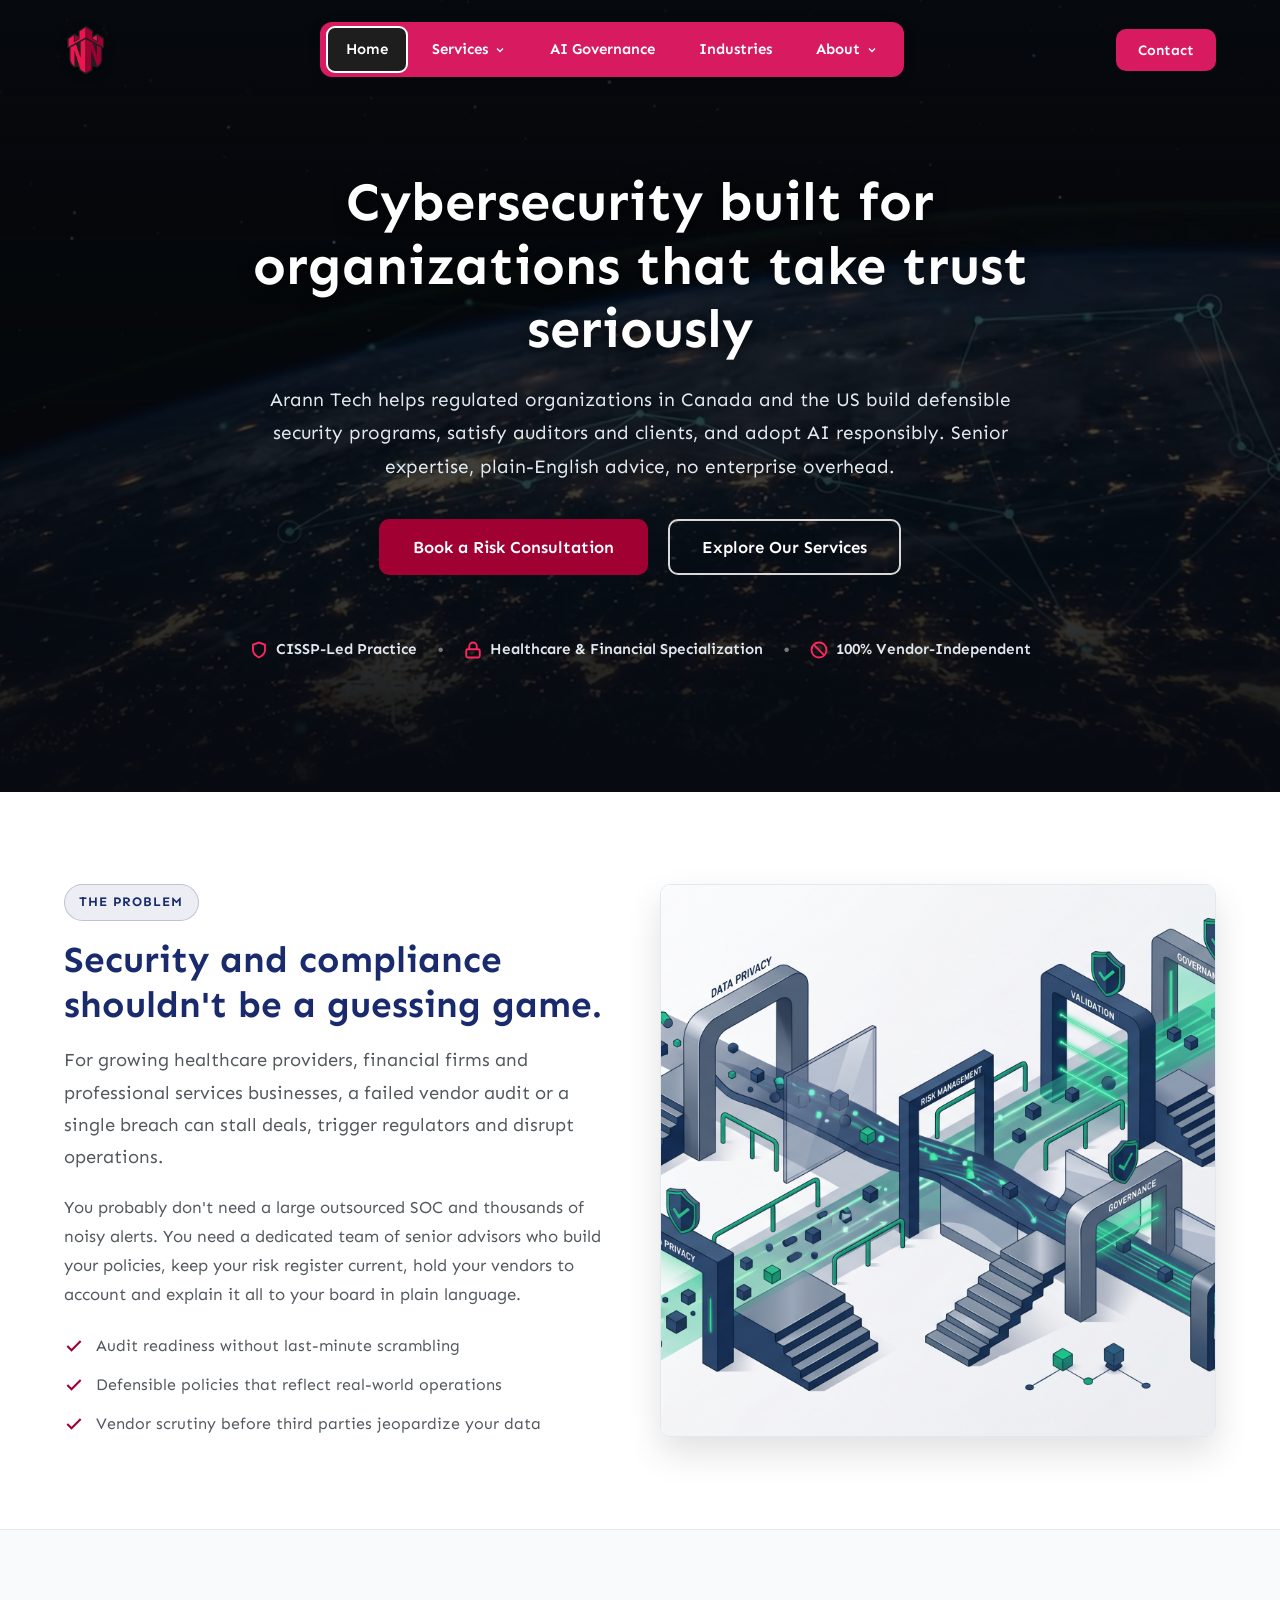
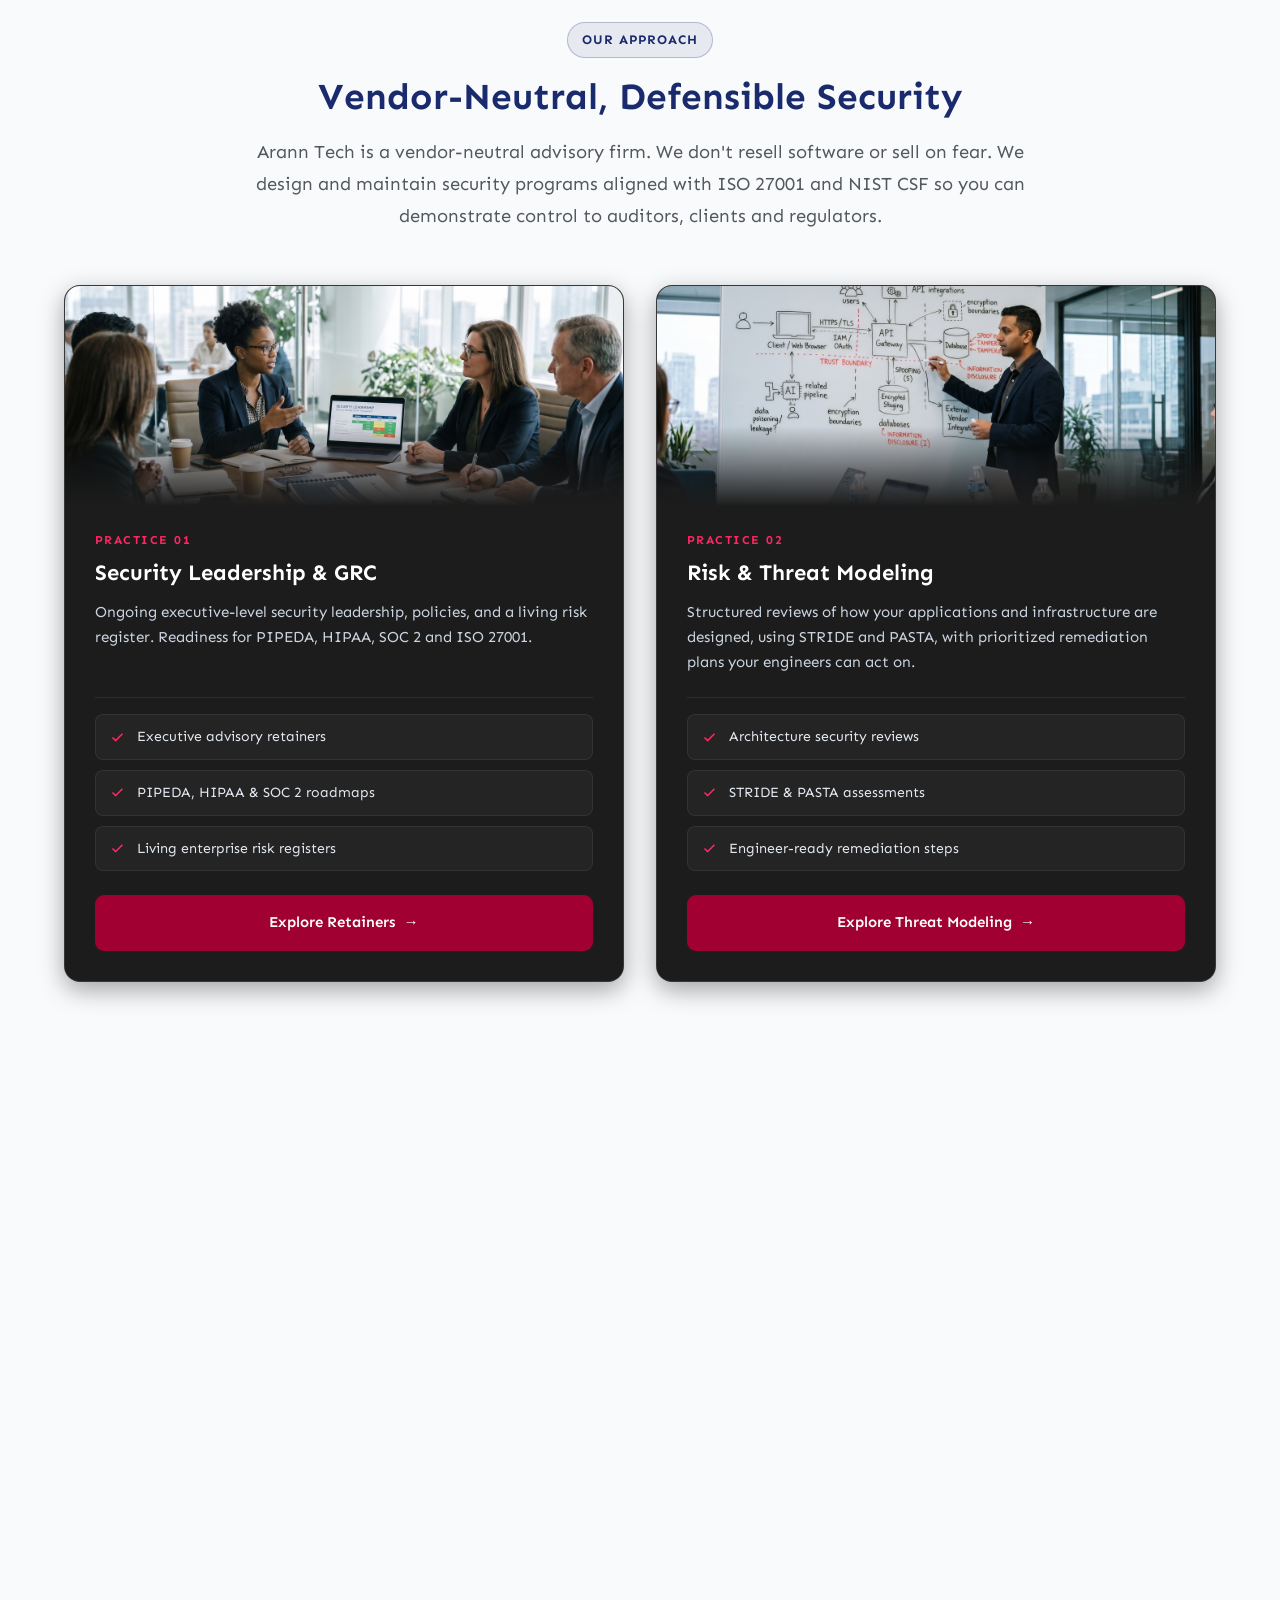
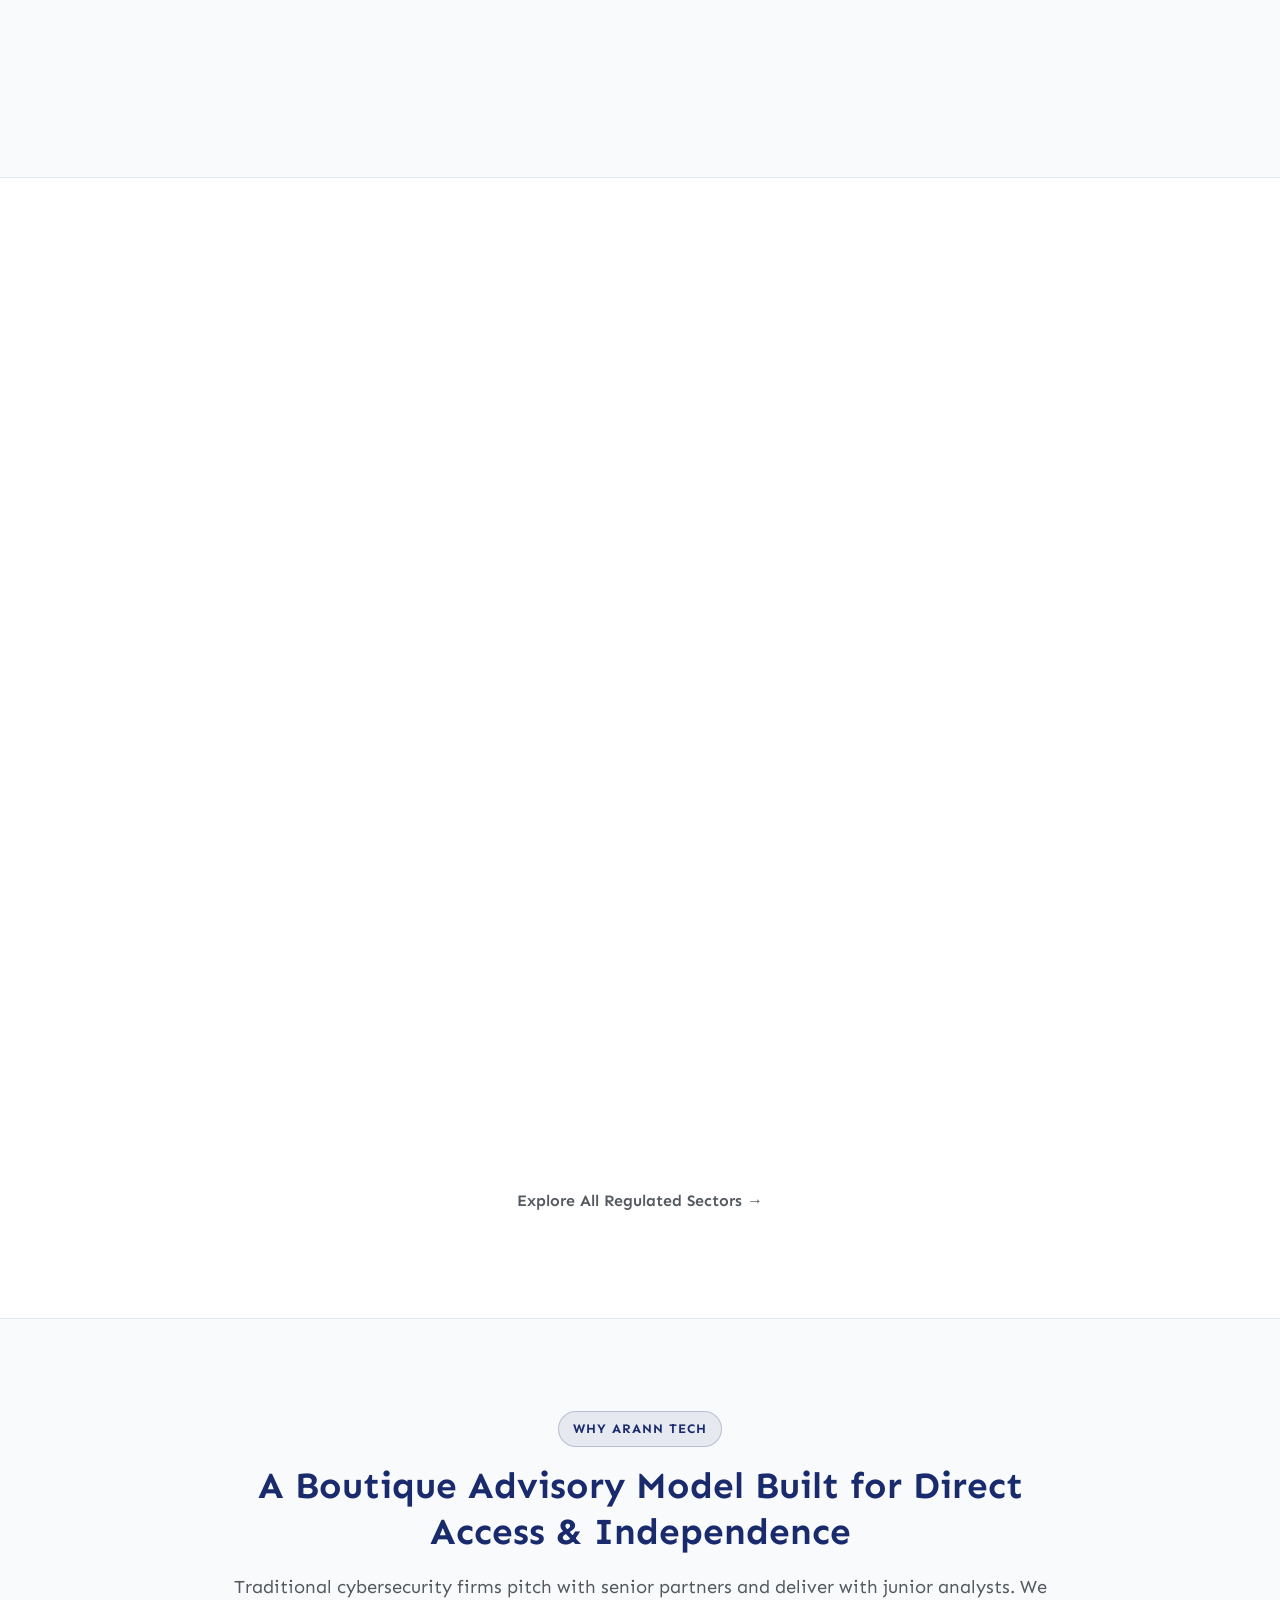
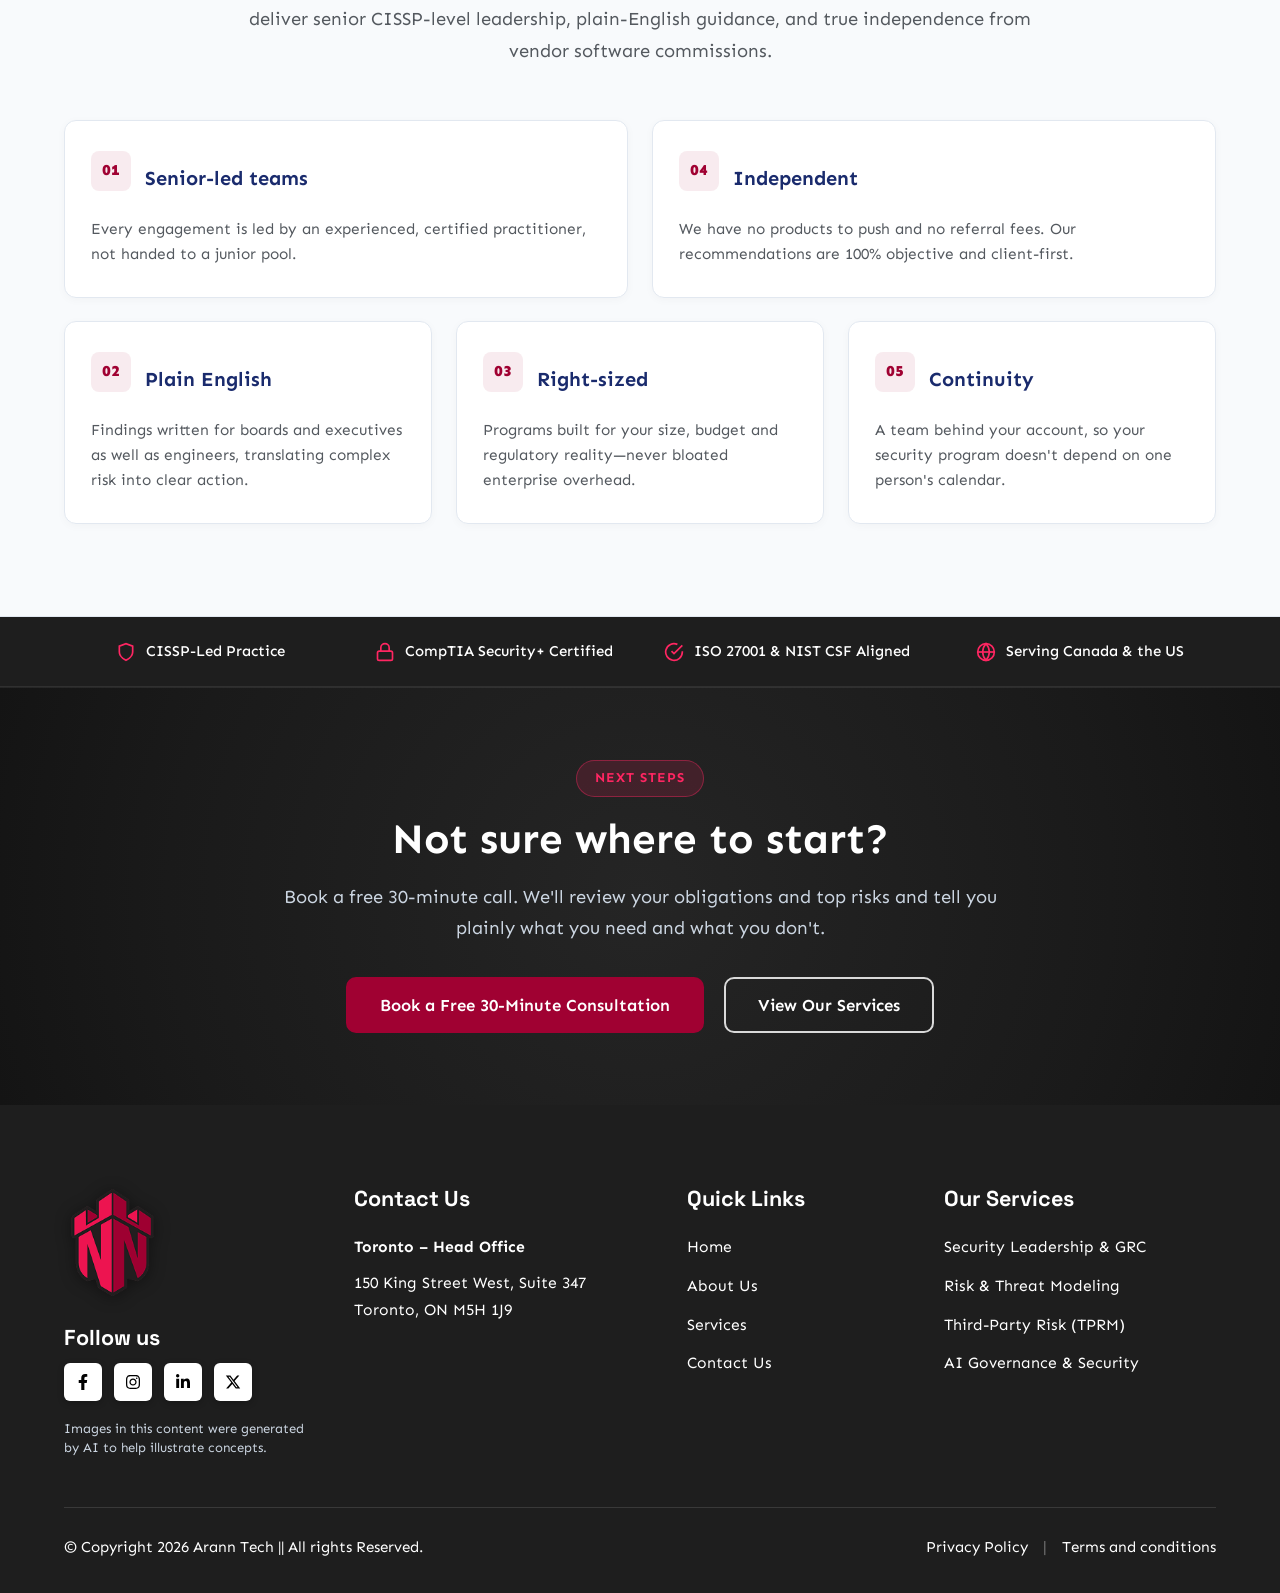
==== commit 0218d7f4: "Version 4.0" ====
--- a/index.html
+++ b/index.html
@@ -16,7 +16,8 @@
   <!-- Hero + Header Wrapper -->
   <div class="hero-header-wrapper hero-home">
     <!-- Desktop-Only Background Video (Watermark-Free, Silent, Optimized Loop) -->
-    <video class="hero-bg-video" id="heroBgVideo" autoplay loop muted playsinline poster="hero-video-poster.jpg" preload="none" aria-hidden="true"></video>
+    <video class="hero-bg-video" id="heroBgVideo" autoplay loop muted playsinline poster="hero-video-poster.jpg"
+      preload="none" aria-hidden="true"></video>
 
     <!-- Header Navigation (Original aranntech.com Authentic Styling) -->
     <header class="site-header">
@@ -153,7 +154,7 @@
           </div>
         </div>
         <div class="split-image-wrapper">
-          <img src="compliance-audit-assessment.jpg" alt="Security and Compliance Risk Assessment & Audit Preparation">
+          <img src="The Problem.jpeg" alt="Security and Compliance Risk Assessment & Audit Preparation">
         </div>
       </div>
     </div>
@@ -178,7 +179,7 @@
         <!-- Practice 1 -->
         <div class="practice-card-new">
           <div class="practice-card-img">
-            <img src="practice-grc.jpg" alt="Security Leadership & GRC">
+            <img src="Security Leadership.jpeg" alt="Security Leadership & GRC">
           </div>
           <div class="practice-card-body">
             <span class="practice-micro-tag">Practice 01</span>
@@ -206,7 +207,7 @@
         <!-- Practice 2 -->
         <div class="practice-card-new">
           <div class="practice-card-img">
-            <img src="practice-threat-modeling.jpg" alt="Risk & Threat Modeling">
+            <img src="Threat Model.jpeg" alt="Risk & Threat Modeling">
           </div>
           <div class="practice-card-body">
             <span class="practice-micro-tag">Practice 02</span>
@@ -234,7 +235,7 @@
         <!-- Practice 3 -->
         <div class="practice-card-new">
           <div class="practice-card-img">
-            <img src="practice-vendor-risk.jpg" alt="Third-Party Risk Management">
+            <img src="Third Party.jpeg" alt="Third-Party Risk Management">
           </div>
           <div class="practice-card-body">
             <span class="practice-micro-tag">Practice 03</span>
@@ -262,7 +263,7 @@
         <!-- Practice 4 -->
         <div class="practice-card-new">
           <div class="practice-card-img">
-            <img src="practice-ai-governance.jpg" alt="AI Governance & Security">
+            <img src="AI Goverance-2.jpeg" alt="AI Governance & Security">
           </div>
           <div class="practice-card-body">
             <span class="practice-micro-tag">Practice 04</span>
@@ -511,6 +512,7 @@
                 </svg>
               </a>
             </div>
+            <p class="footer-ai-disclaimer">Images in this content were generated by AI to help illustrate concepts.</p>
           </div>
         </div>
 
@@ -557,7 +559,7 @@
       <!-- Bottom Copyright & Legal Links -->
       <div class="footer-bottom-row">
         <div class="footer-copyright-text">
-          <p>&copy; Copyright 2025 Arann Tech || All rights Reserved.</p>
+          <p>&copy; Copyright 2026 Arann Tech || All rights Reserved.</p>
         </div>
         <div class="footer-legal-links">
           <a href="contact.html">Privacy Policy</a>
--- a/styles.css
+++ b/styles.css
@@ -530,10 +530,23 @@
   background-image: none;
 }
 
-/* Mobile & Tablet (< 1024px): Display static high-res Earth globe fallback */
+/* Mobile & Tablet (<= 1024px): Display static high-res Earth globe fallback with matched dark tone */
 @media (max-width: 1024px) {
   .hero-header-wrapper.hero-home {
-    background-image: url('hero-home.jpg');
+    background-image: url('hero-home.jpg') !important;
+    background-position: center center !important;
+    background-size: cover !important;
+    background-repeat: no-repeat !important;
+  }
+
+  /* Matching premium dark tone overlay for mobile (subtle, elegant dark tone) */
+  .hero-header-wrapper.hero-home::before {
+    background: linear-gradient(180deg, 
+      rgba(8, 11, 17, 0.78) 0%, 
+      rgba(8, 11, 17, 0.45) 40%, 
+      rgba(8, 11, 17, 0.70) 75%, 
+      rgba(8, 11, 17, 0.98) 100%
+    ) !important;
   }
 }
 
@@ -2224,6 +2237,15 @@
   font-family: 'Sen', sans-serif;
   font-size: 0.95rem;
   margin: 0;
+}
+
+.footer-ai-disclaimer {
+  color: #94A3B8 !important;
+  font-family: 'Sen', sans-serif;
+  font-size: 0.82rem !important;
+  line-height: 1.45;
+  margin: 6px 0 0 0 !important;
+  max-width: 280px;
 }
 
 .footer-legal-links a {
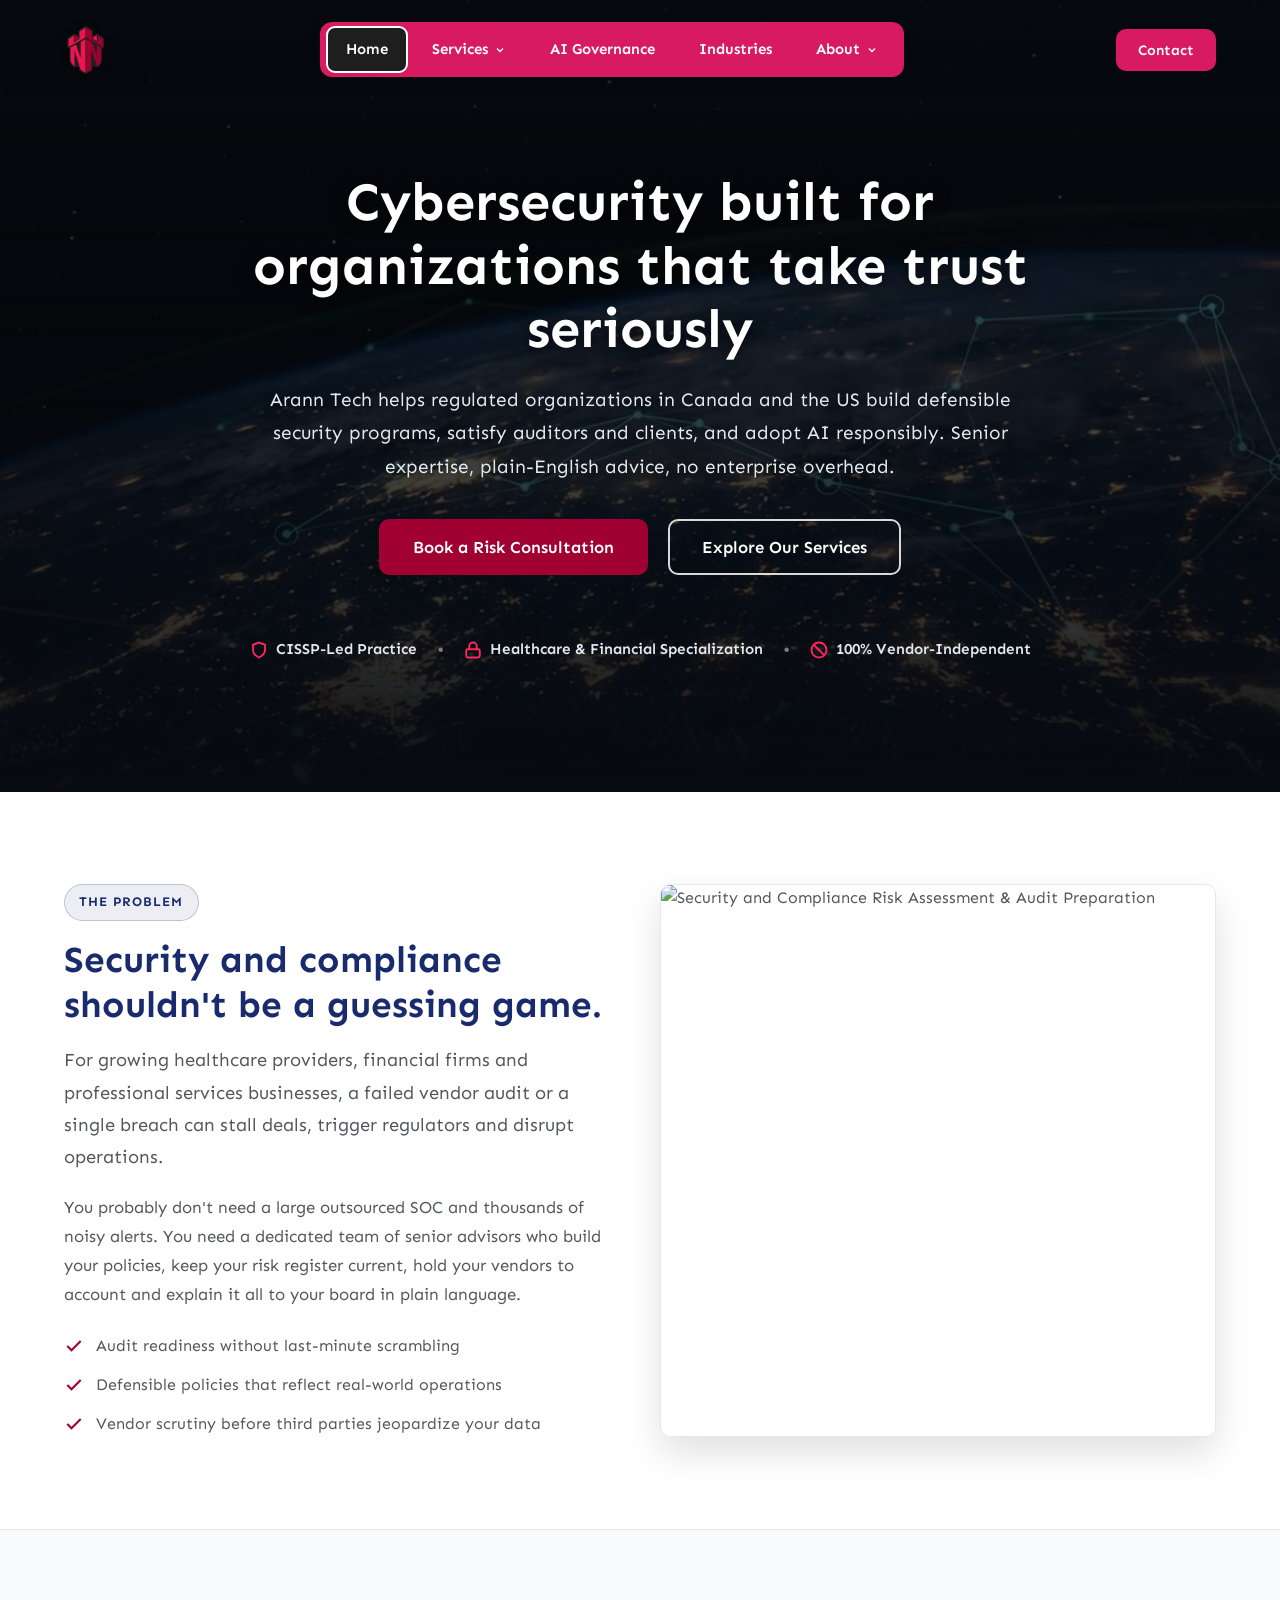
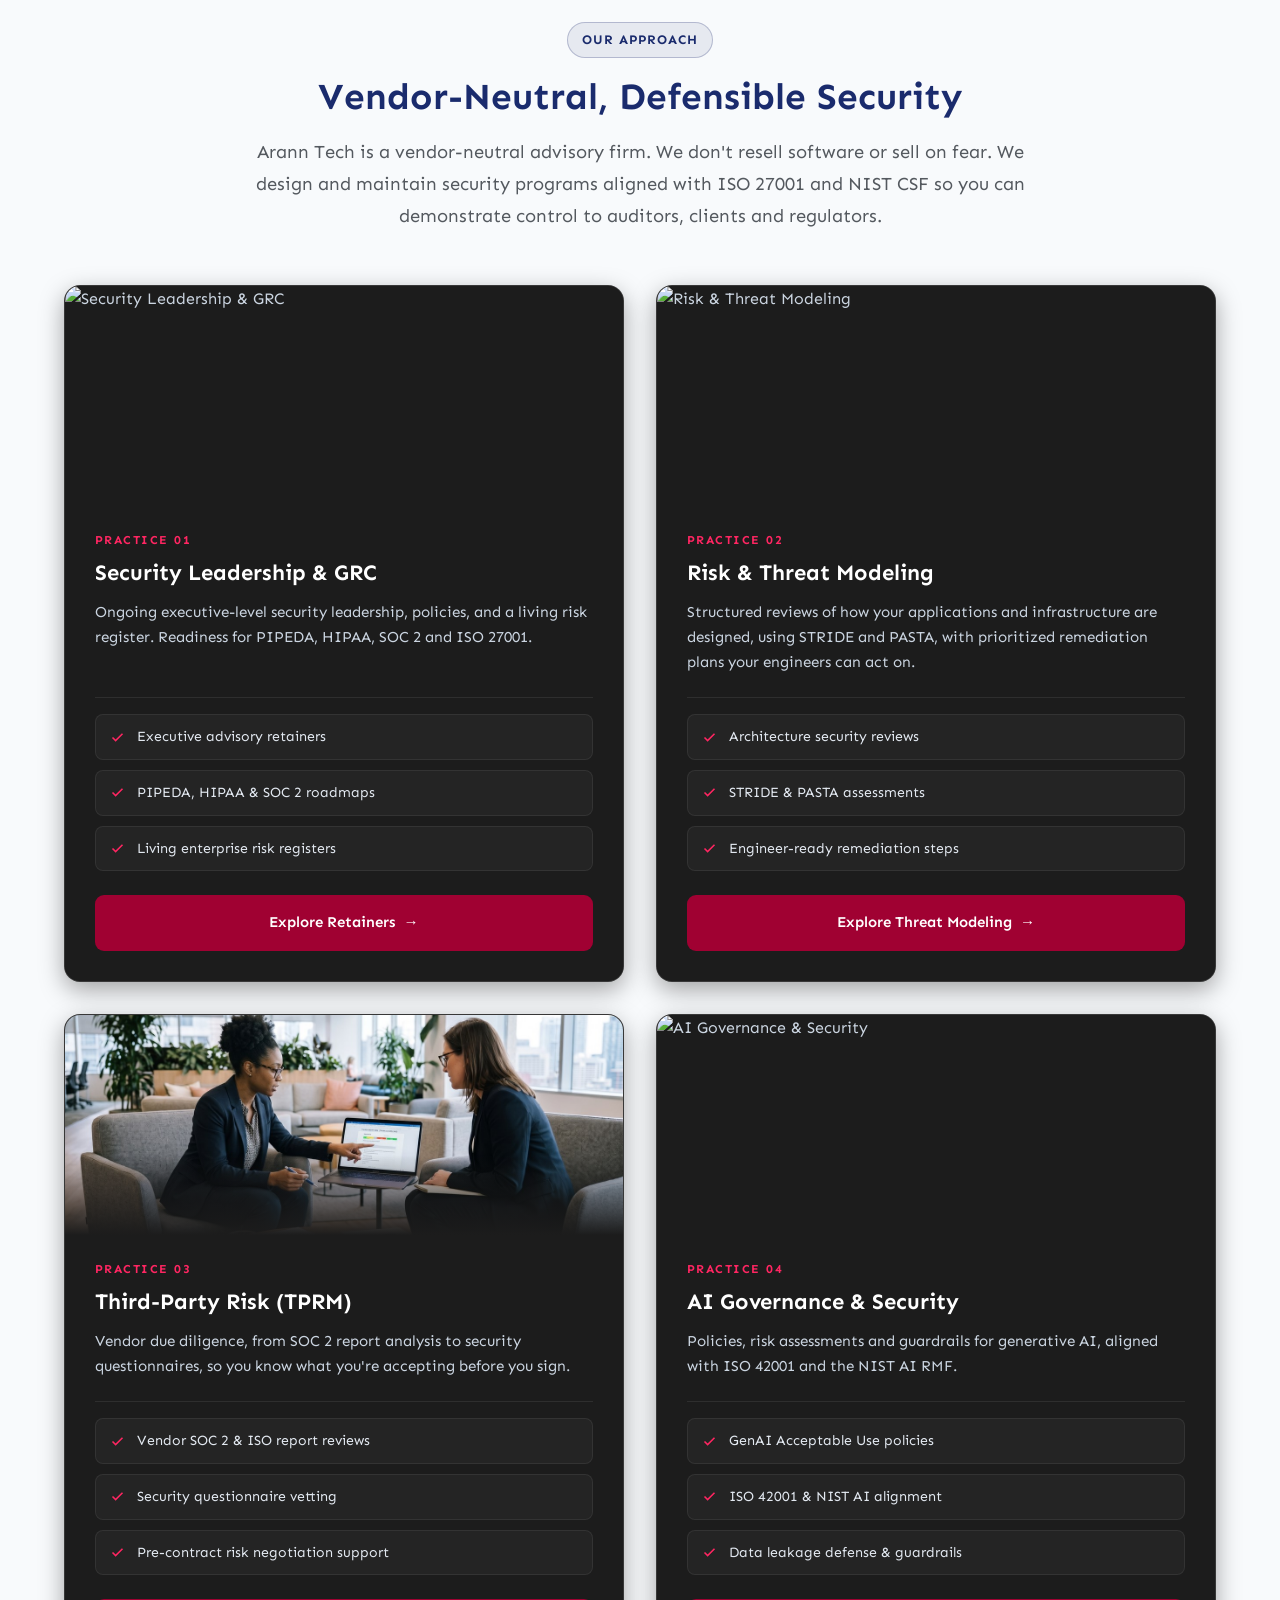
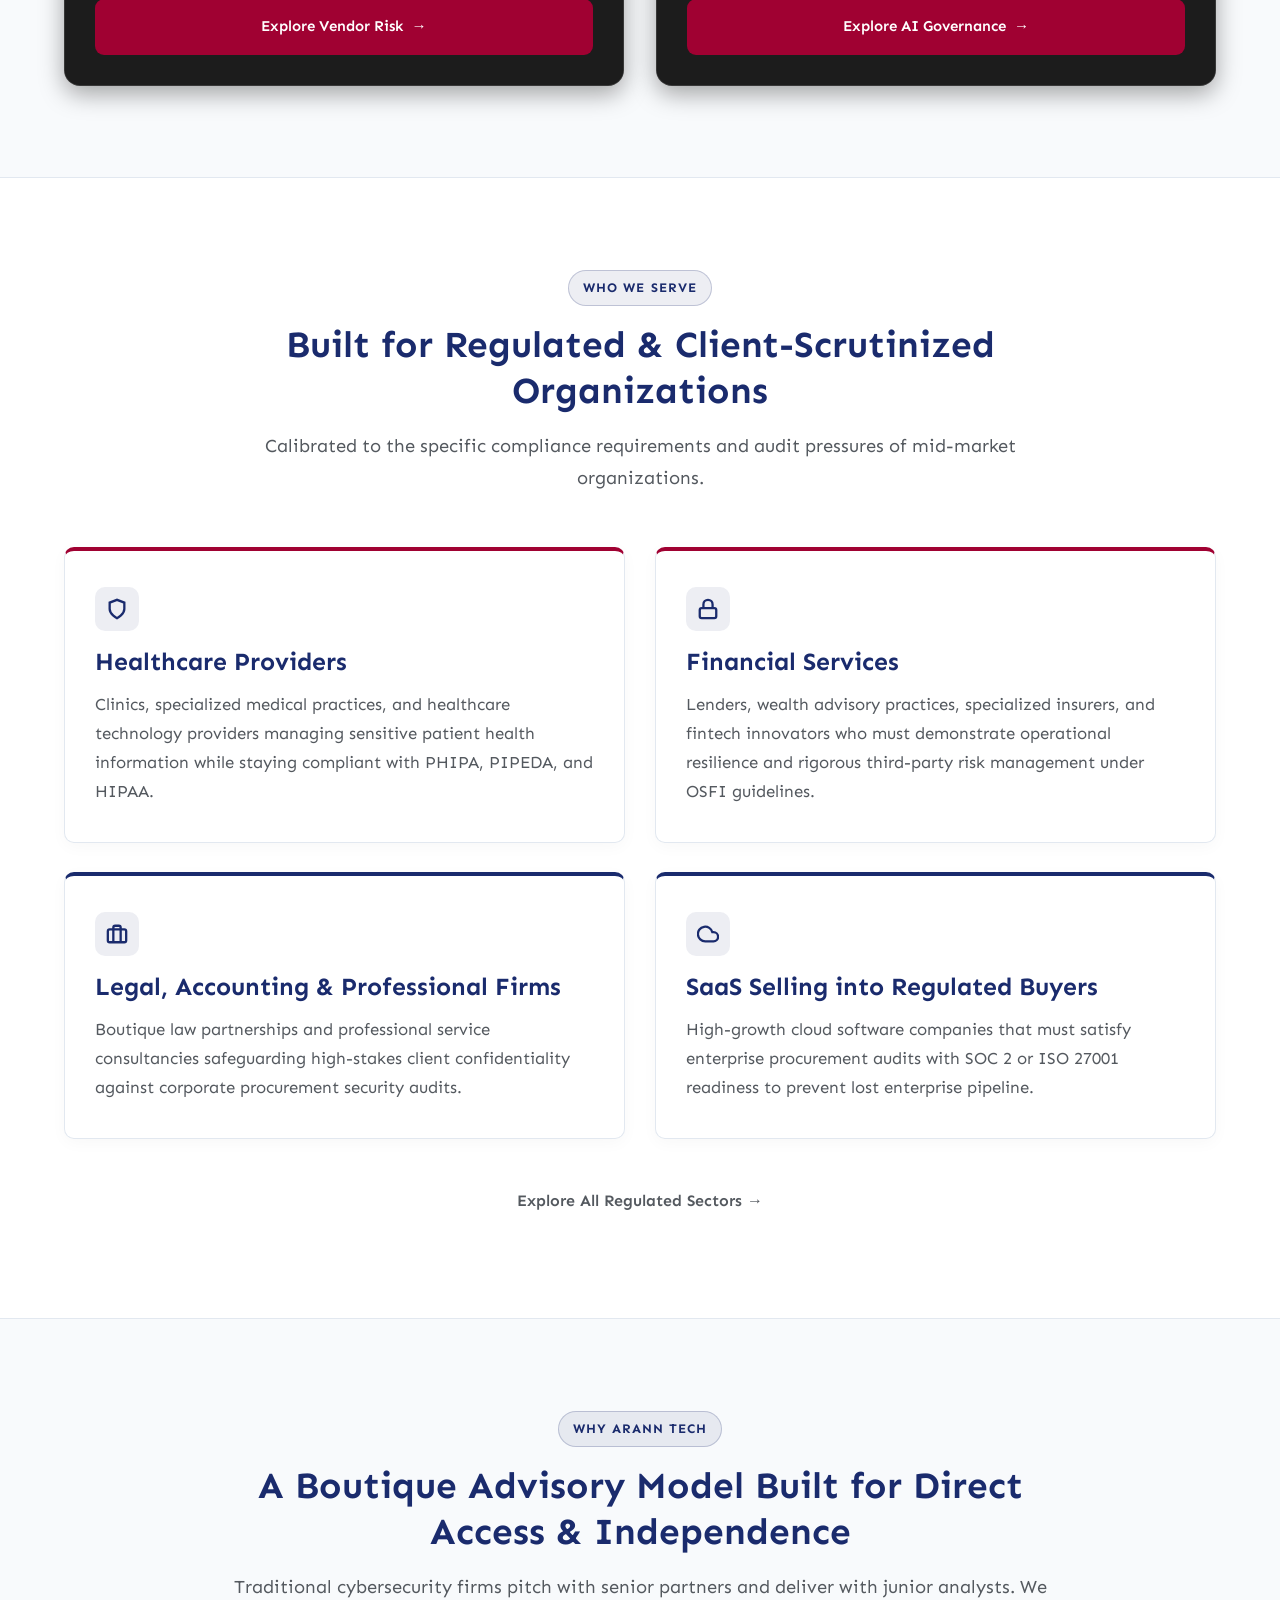
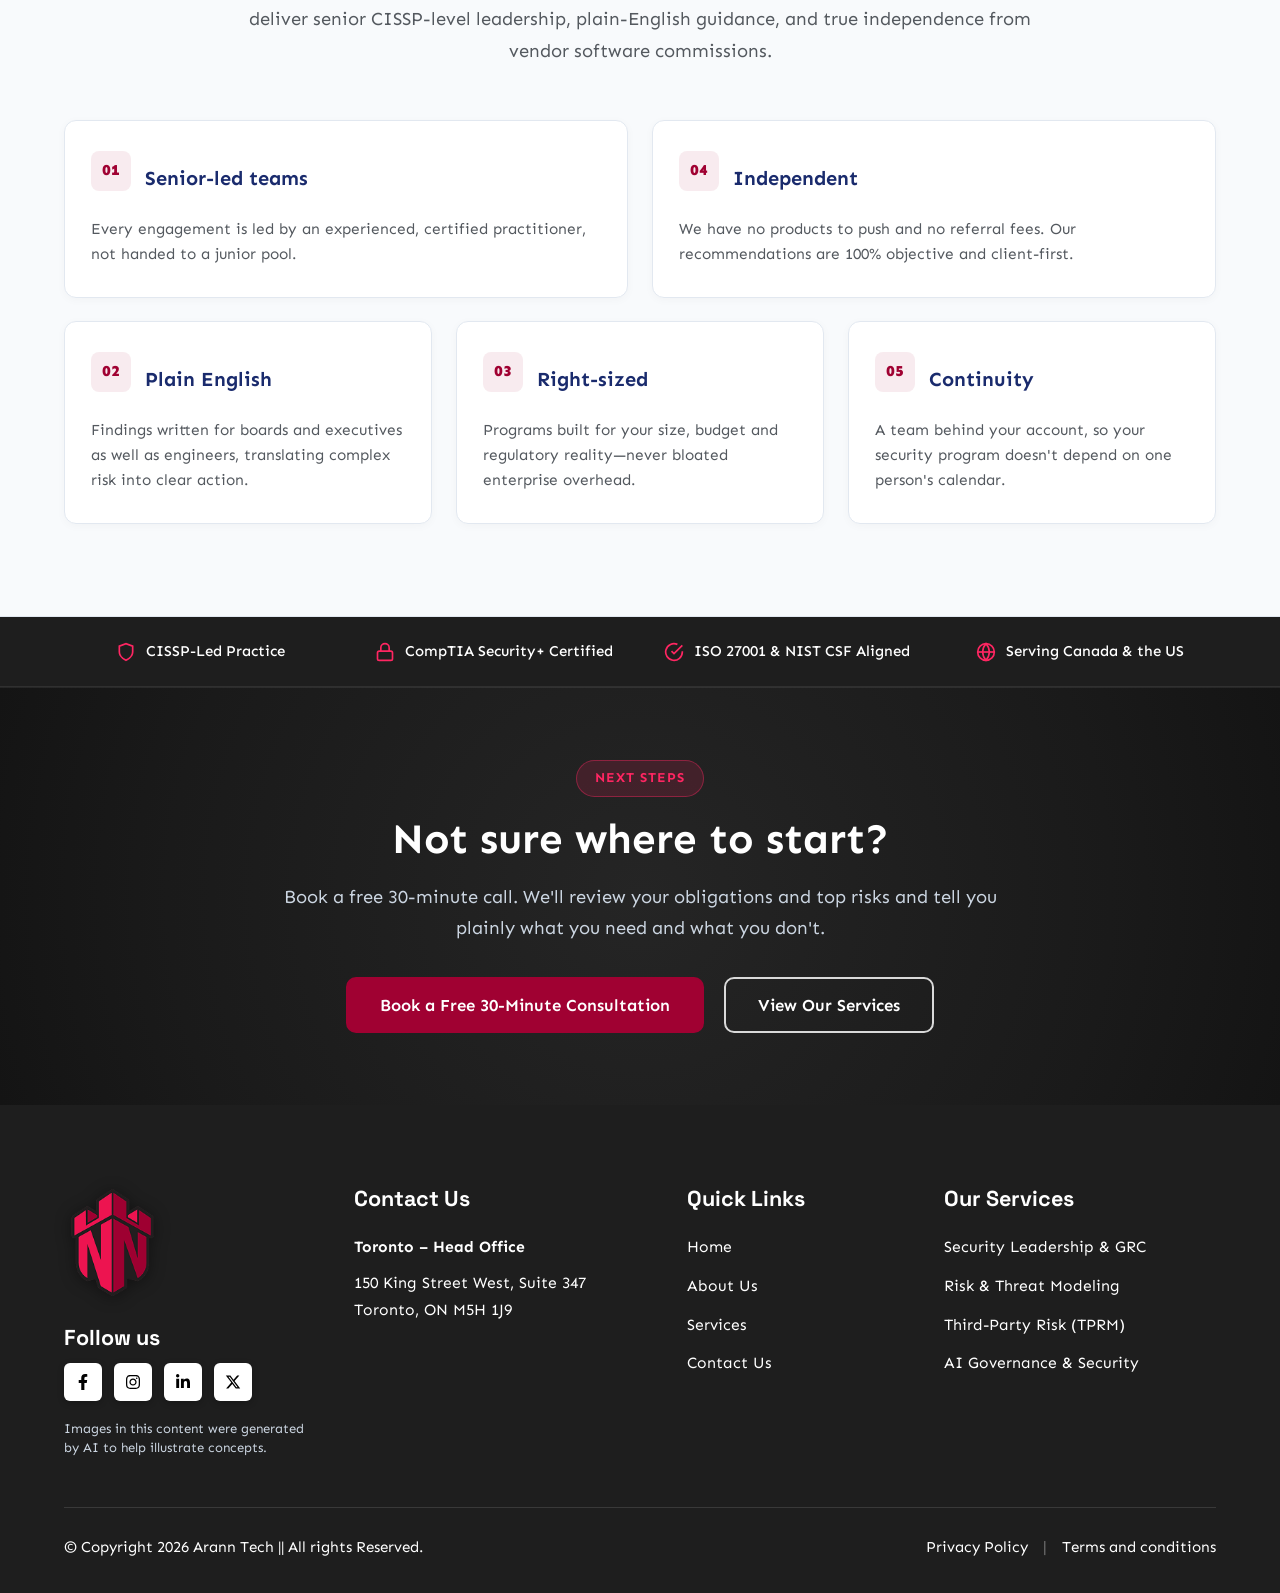
==== commit baddf09d: "Version 4.2" ====
--- a/index.html
+++ b/index.html
@@ -154,7 +154,7 @@
           </div>
         </div>
         <div class="split-image-wrapper">
-          <img src="The Problem.jpeg" alt="Security and Compliance Risk Assessment & Audit Preparation">
+          <img src="the-problem.jpg" alt="Security and Compliance Risk Assessment & Audit Preparation" loading="lazy">
         </div>
       </div>
     </div>
@@ -179,7 +179,7 @@
         <!-- Practice 1 -->
         <div class="practice-card-new">
           <div class="practice-card-img">
-            <img src="Security Leadership.jpeg" alt="Security Leadership & GRC">
+            <img src="security-leadership.jpg" alt="Security Leadership & GRC" loading="lazy">
           </div>
           <div class="practice-card-body">
             <span class="practice-micro-tag">Practice 01</span>
@@ -207,7 +207,7 @@
         <!-- Practice 2 -->
         <div class="practice-card-new">
           <div class="practice-card-img">
-            <img src="Threat Model.jpeg" alt="Risk & Threat Modeling">
+            <img src="threat-model.jpg" alt="Risk & Threat Modeling" loading="lazy">
           </div>
           <div class="practice-card-body">
             <span class="practice-micro-tag">Practice 02</span>
@@ -235,7 +235,7 @@
         <!-- Practice 3 -->
         <div class="practice-card-new">
           <div class="practice-card-img">
-            <img src="Third Party.jpeg" alt="Third-Party Risk Management">
+            <img src="third-party-2.jpg" alt="Third-Party Risk Management" loading="lazy">
           </div>
           <div class="practice-card-body">
             <span class="practice-micro-tag">Practice 03</span>
@@ -263,7 +263,7 @@
         <!-- Practice 4 -->
         <div class="practice-card-new">
           <div class="practice-card-img">
-            <img src="AI Goverance-2.jpeg" alt="AI Governance & Security">
+            <img src="ai-governance-2.jpg" alt="AI Governance & Security" loading="lazy">
           </div>
           <div class="practice-card-body">
             <span class="practice-micro-tag">Practice 04</span>
--- a/styles.css
+++ b/styles.css
@@ -120,6 +120,8 @@
 }
 
 img {
+  max-width: 100%;
+  height: auto;
   display: block;
 }
 
@@ -1142,16 +1144,18 @@
   overflow: hidden;
   box-shadow: 0 20px 48px rgba(0, 0, 0, 0.35);
   border: 1px solid rgba(255, 255, 255, 0.12);
+  width: 100%;
+  max-width: 100%;
   height: 100%;
   min-height: 480px;
-  display: flex;
+  display: block;
+  box-sizing: border-box;
 }
 
 .visual-img-box img {
   width: 100%;
+  max-width: 100%;
   height: 100%;
-  min-height: 100%;
-  max-height: none;
   display: block;
   object-fit: cover;
   object-position: center;
@@ -1517,12 +1521,18 @@
   overflow: hidden;
   box-shadow: 0 16px 36px rgba(0, 0, 0, 0.12);
   border: 1px solid var(--border-light);
+  width: 100%;
+  max-width: 100%;
+  height: 100%;
+  min-height: 320px;
+  display: block;
+  box-sizing: border-box;
 }
 
 .split-image-wrapper img {
   width: 100%;
+  max-width: 100%;
   height: 100%;
-
   object-fit: cover;
   display: block;
 }
@@ -1726,6 +1736,7 @@
 .table-responsive,
 .table-wrapper {
   width: 100%;
+  max-width: 100%;
   overflow-x: auto;
   -webkit-overflow-scrolling: touch;
   background-color: #FFFFFF;
@@ -1733,6 +1744,8 @@
   border: 1px solid var(--border-light);
   box-shadow: 0 4px 16px rgba(0, 0, 0, 0.04);
   margin: 20px 0;
+  display: block;
+  box-sizing: border-box;
 }
 
 .comparison-table,
@@ -2474,8 +2487,10 @@
   .grid-2col,
   .visual-split,
   .contact-grid {
-    grid-template-columns: 1fr;
+    grid-template-columns: minmax(0, 1fr) !important;
     gap: 36px;
+    width: 100%;
+    max-width: 100%;
   }
 
   .visual-split.reverse>div:first-child {
@@ -2487,8 +2502,46 @@
   }
 
   .visual-img-box {
-    min-height: 320px;
-    height: 380px;
+    width: 100%;
+    max-width: 100%;
+    height: auto !important;
+    min-height: unset !important;
+    aspect-ratio: 16 / 10;
+    overflow: hidden;
+    border-radius: 14px;
+    box-sizing: border-box;
+    display: block;
+  }
+
+  .visual-img-box img {
+    width: 100%;
+    max-width: 100%;
+    height: 100%;
+    min-height: unset !important;
+    max-height: none !important;
+    object-fit: cover;
+    object-position: center;
+    display: block;
+  }
+
+  .split-image-wrapper {
+    width: 100%;
+    max-width: 100%;
+    height: auto !important;
+    min-height: unset !important;
+    aspect-ratio: 16 / 10;
+    overflow: hidden;
+    border-radius: var(--radius-card);
+    box-sizing: border-box;
+    display: block;
+  }
+
+  .split-image-wrapper img {
+    width: 100%;
+    max-width: 100%;
+    height: 100%;
+    object-fit: cover;
+    display: block;
   }
 
   .why-grid-top,
@@ -2568,13 +2621,11 @@
     padding: 24px 20px;
   }
 
-  .visual-img-box {
-    min-height: 280px;
-    height: 320px;
-  }
-
-  .split-image-wrapper {
-    min-height: 240px;
+  .contact-img-box {
+    width: 100%;
+    max-width: 100%;
+    height: auto !important;
+    aspect-ratio: 16 / 10;
   }
 }
 
@@ -2586,11 +2637,6 @@
 
   .subpage-banner {
     padding: 130px 0 60px 0;
-  }
-
-  .visual-img-box {
-    min-height: 240px;
-    height: 280px;
   }
 
   .hero-trust-row {
@@ -2733,8 +2779,13 @@
     border-radius: 10px;
   }
 
-  .contact-img-box {
-    height: 200px;
+  .practice-card-img {
+    height: 180px;
+  }
+
+  .founder-img-box {
+    max-width: 180px;
+    margin: 0 auto 16px auto;
   }
 
   .tags-wrapper {
@@ -2787,4 +2838,12 @@
     padding: 12px 16px;
     font-size: 0.92rem;
   }
+
+  .practice-card-img {
+    height: 160px;
+  }
+
+  .founder-img-box {
+    max-width: 150px;
+  }
 }
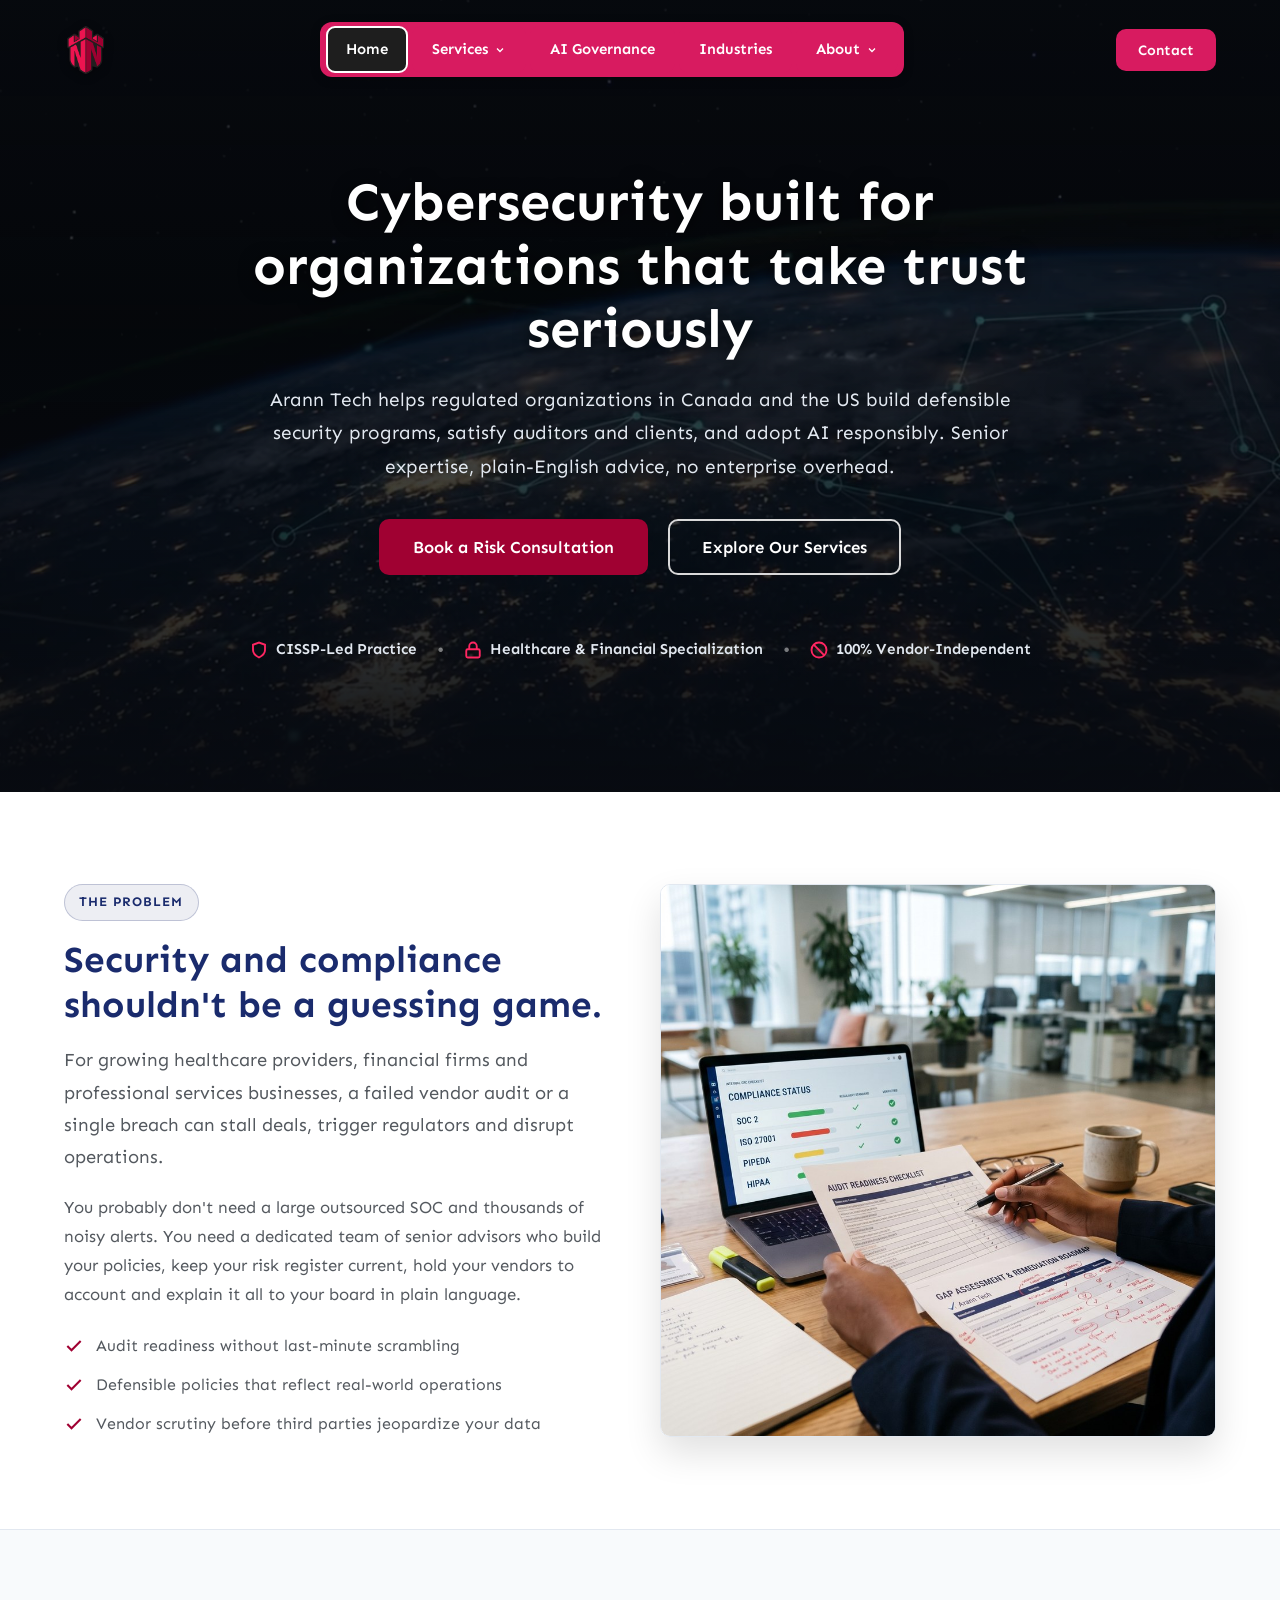
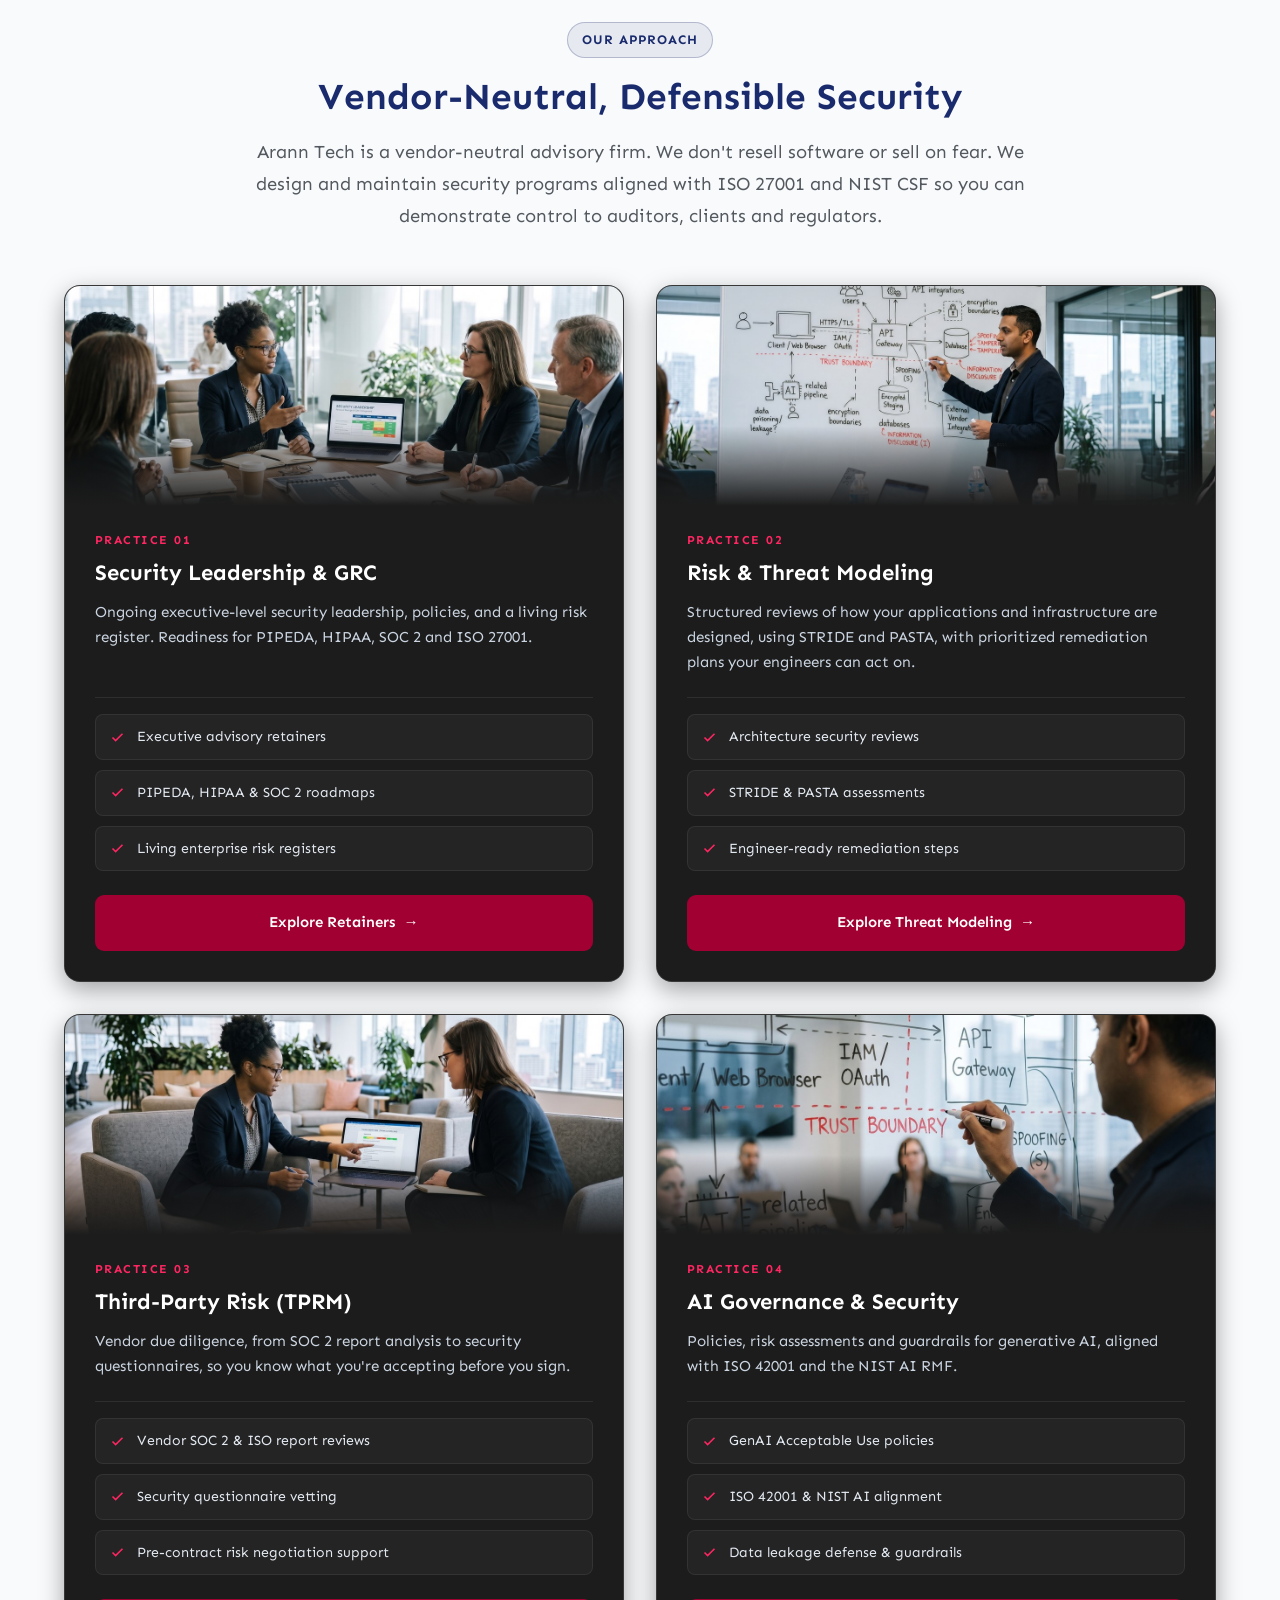
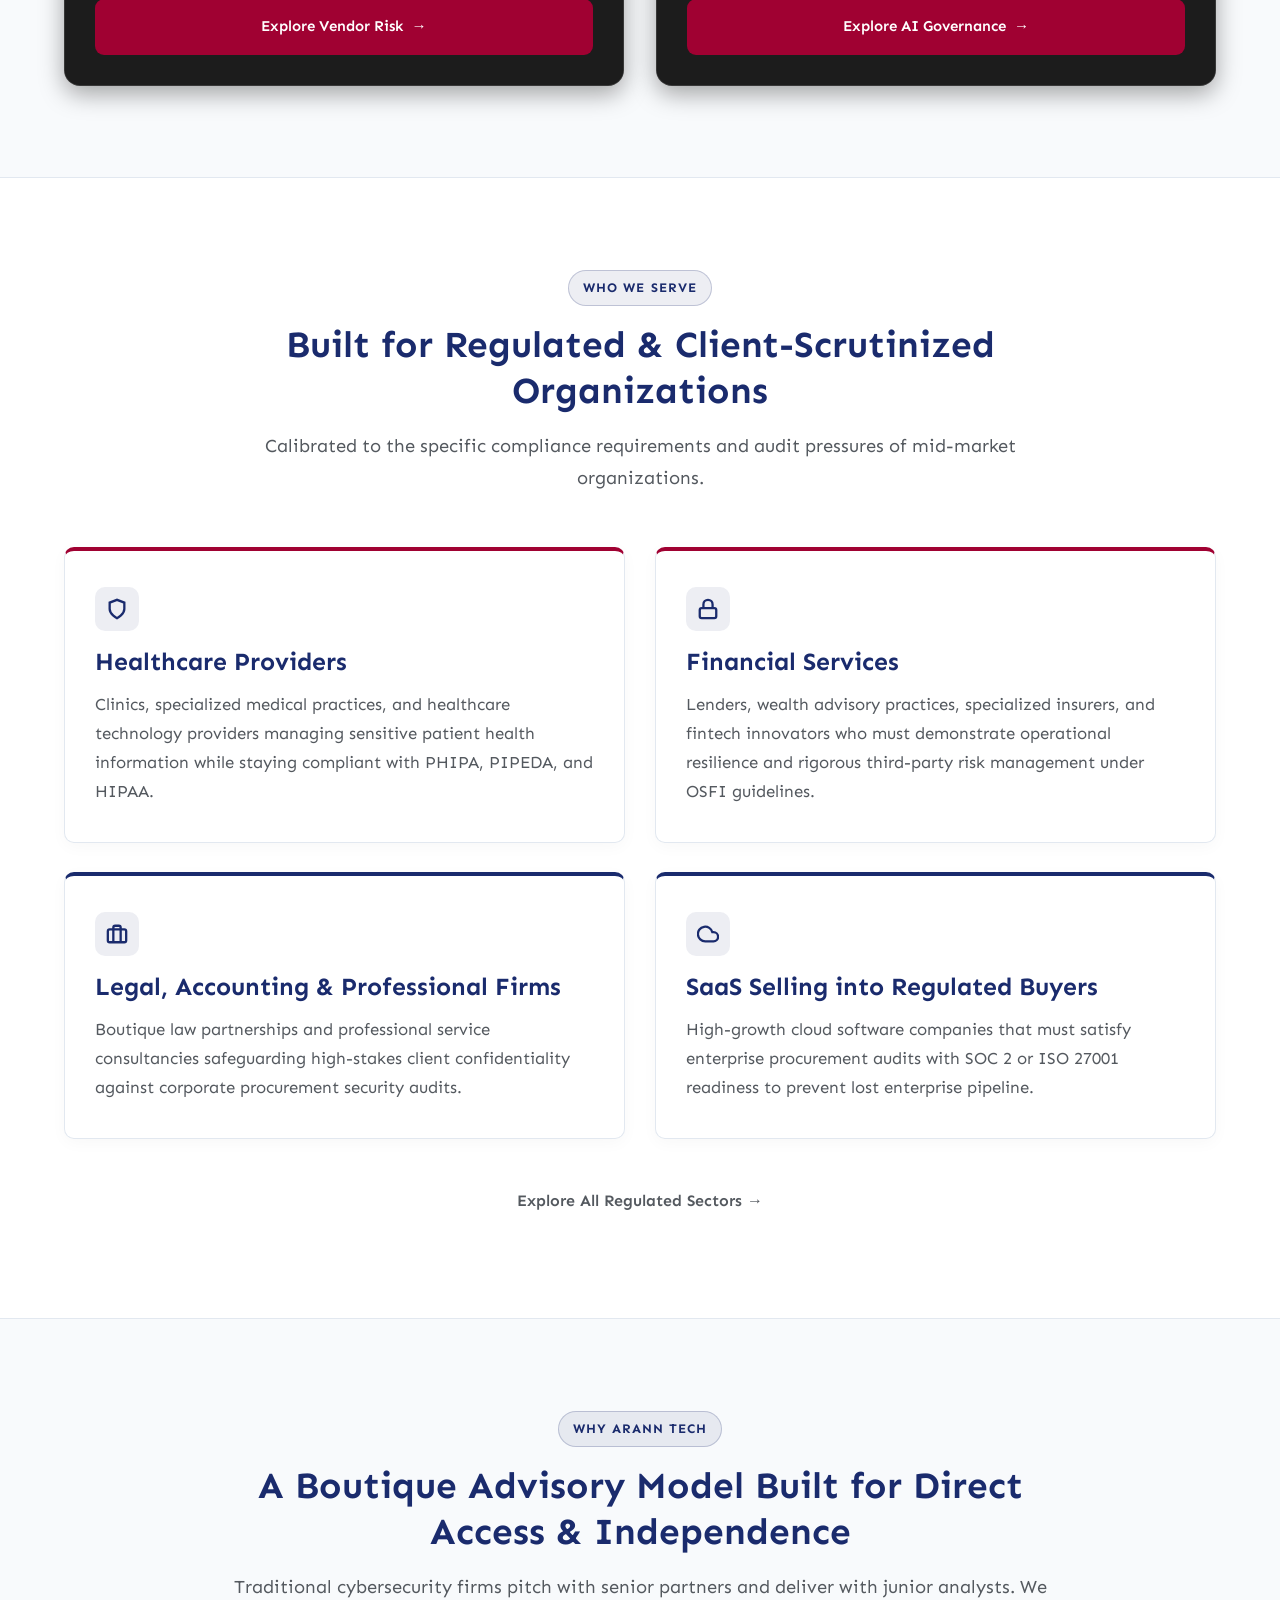
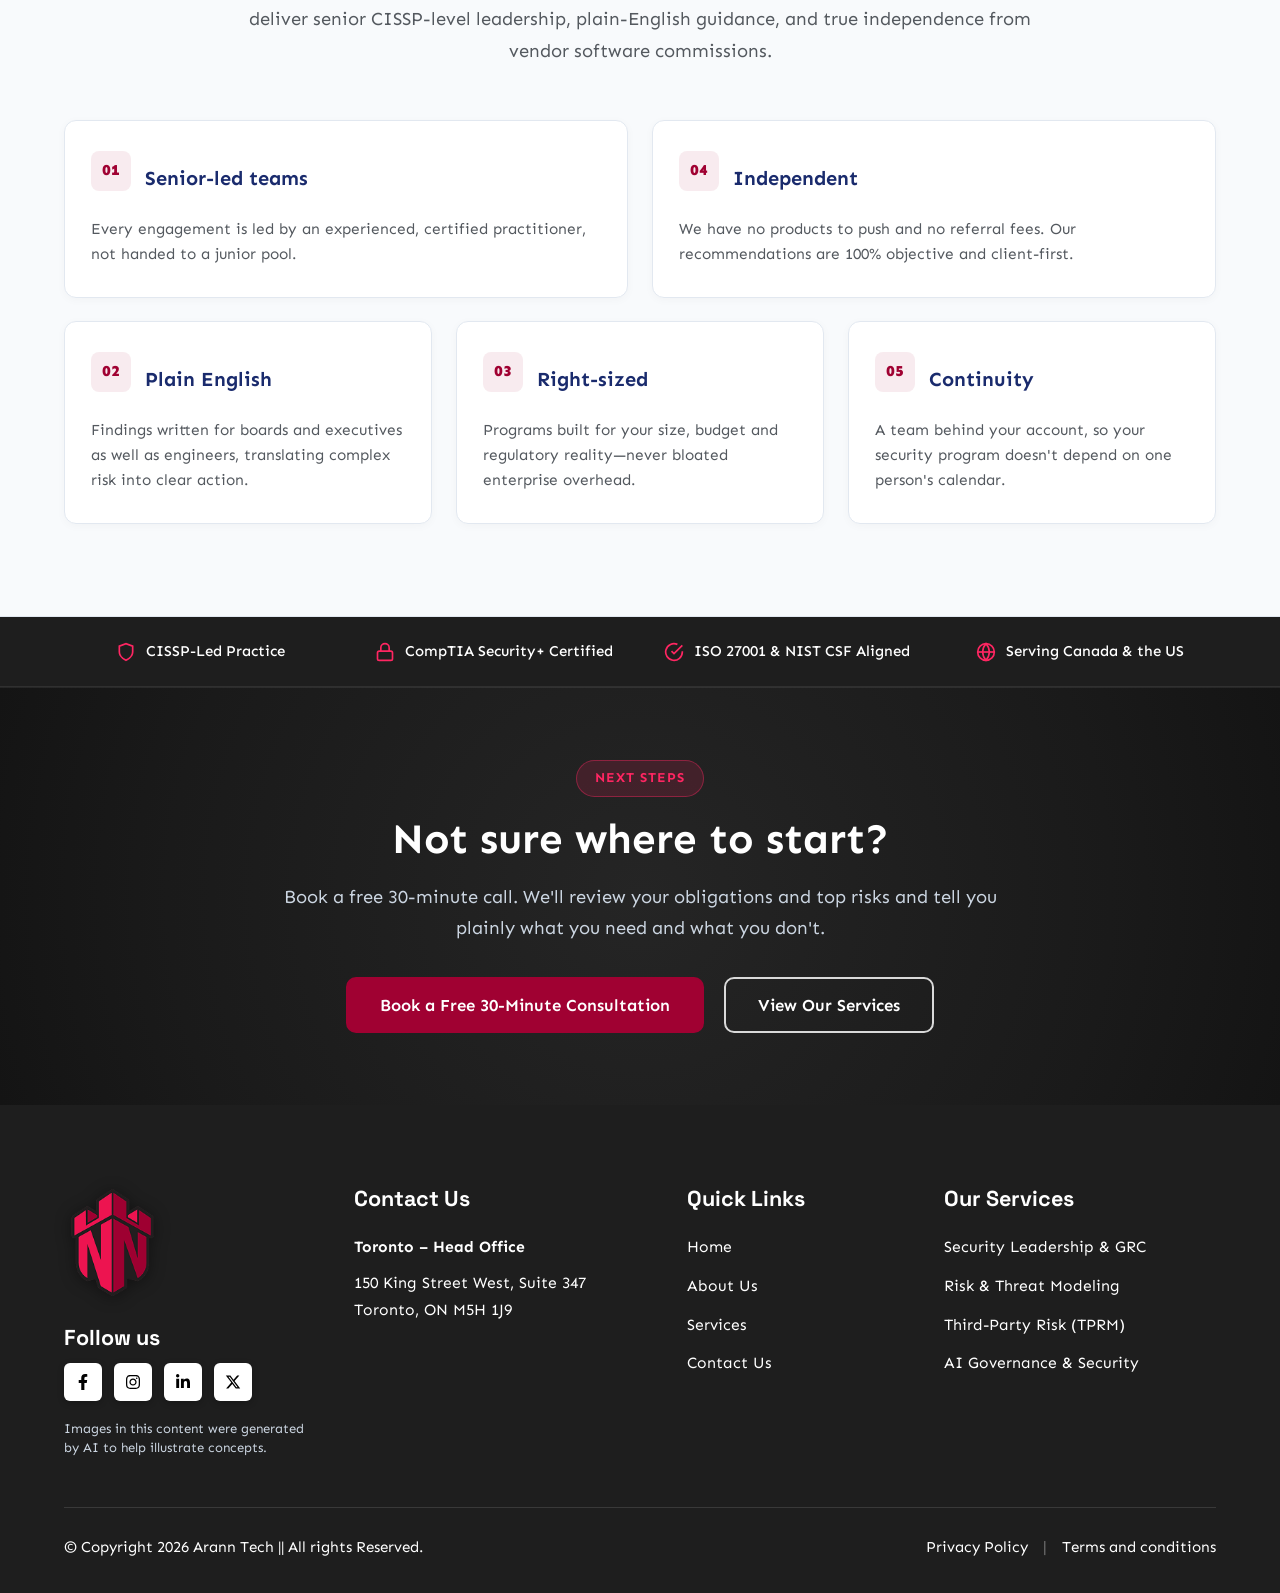
==== commit 34cfc456: "Version 5.0" ====
--- a/index.html
+++ b/index.html
@@ -154,7 +154,7 @@
           </div>
         </div>
         <div class="split-image-wrapper">
-          <img src="the-problem.jpg" alt="Security and Compliance Risk Assessment & Audit Preparation" loading="lazy">
+          <img src="problem-img.jpg" alt="Security and Compliance Risk Assessment & Audit Preparation" loading="lazy">
         </div>
       </div>
     </div>
--- a/styles.css
+++ b/styles.css
@@ -553,11 +553,11 @@
 }
 
 .hero-header-wrapper.hero-services {
-  background-image: url('hero-services.jpg');
+  background-image: url('service-hero.jpg');
 }
 
 .hero-header-wrapper.hero-ai {
-  background-image: url('hero-ai.jpg');
+  background-image: url('ai-goverance-hero.jpg');
 }
 
 .hero-header-wrapper.hero-industries {
@@ -1313,6 +1313,98 @@
 .founder-content {
   display: flex;
   flex-direction: column;
+}
+
+/* ==========================================================================
+   Founder Profile & Credly Badges Showcase
+   ========================================================================== */
+.founder-credentials-bar {
+  margin-top: 32px;
+  padding-top: 24px;
+  border-top: 1px solid rgba(255, 255, 255, 0.1);
+  display: flex;
+  align-items: center;
+  justify-content: space-between;
+  gap: 28px;
+  background: rgba(255, 255, 255, 0.03);
+  border-radius: 12px;
+  padding: 24px 28px;
+  border: 1px solid rgba(255, 255, 255, 0.08);
+}
+
+.credentials-info-col {
+  flex: 1;
+  min-width: 0;
+}
+
+.credentials-tag {
+  display: inline-flex;
+  align-items: center;
+  gap: 6px;
+  font-size: 0.76rem;
+  font-weight: 700;
+  text-transform: uppercase;
+  letter-spacing: 0.08em;
+  color: var(--color-accent-pink);
+  background: rgba(255, 38, 98, 0.12);
+  border: 1px solid rgba(255, 38, 98, 0.28);
+  padding: 4px 10px;
+  border-radius: var(--radius-full);
+  margin-bottom: 10px;
+}
+
+.credentials-title {
+  font-size: 1.15rem;
+  color: #FFFFFF;
+  margin: 0 0 8px 0;
+  font-family: var(--font-heading);
+  font-weight: 600;
+}
+
+.credentials-desc {
+  font-size: 0.88rem;
+  color: #94A3B8;
+  margin: 0;
+  line-height: 1.55;
+}
+
+.credentials-badges-group {
+  display: flex;
+  gap: 20px;
+  align-items: center;
+  flex-shrink: 0;
+}
+
+.credly-badge-frame {
+  width: 150px;
+  min-height: 270px;
+  border-radius: 12px;
+  overflow: hidden;
+  box-shadow: 0 10px 24px rgba(0, 0, 0, 0.45);
+  border: 1px solid rgba(255, 255, 255, 0.14);
+  background-color: #FFFFFF;
+  transition: transform 0.25s ease, box-shadow 0.25s ease;
+  display: flex;
+  align-items: center;
+  justify-content: center;
+}
+
+.credly-badge-frame:hover {
+  transform: translateY(-4px);
+  box-shadow: 0 16px 36px rgba(0, 0, 0, 0.6), 0 0 0 1px var(--color-accent);
+}
+
+.credly-badge-frame div[data-share-badge-id] {
+  width: 150px !important;
+  height: 270px !important;
+  display: block;
+}
+
+.credly-badge-frame iframe {
+  border: none !important;
+  display: block;
+  width: 150px !important;
+  height: 270px !important;
 }
 
 /* Highlight Boxes Outside vs Inside */
@@ -2566,6 +2658,25 @@
     margin: 0 auto;
   }
 
+  .founder-credentials-bar {
+    flex-direction: column;
+    text-align: center;
+    gap: 24px;
+    padding: 24px 20px;
+  }
+
+  .credentials-tag {
+    margin-left: auto;
+    margin-right: auto;
+  }
+
+  .credentials-badges-group {
+    justify-content: center;
+    flex-wrap: wrap;
+    gap: 16px;
+    width: 100%;
+  }
+
   .footer-main-row,
   .footer-columns-row,
   .footer-grid,
@@ -2788,6 +2899,17 @@
     margin: 0 auto 16px auto;
   }
 
+  .founder-credentials-bar {
+    padding: 20px 14px;
+    margin-top: 24px;
+  }
+
+  .credentials-badges-group {
+    flex-direction: column;
+    align-items: center;
+    gap: 14px;
+  }
+
   .tags-wrapper {
     gap: 6px;
   }
